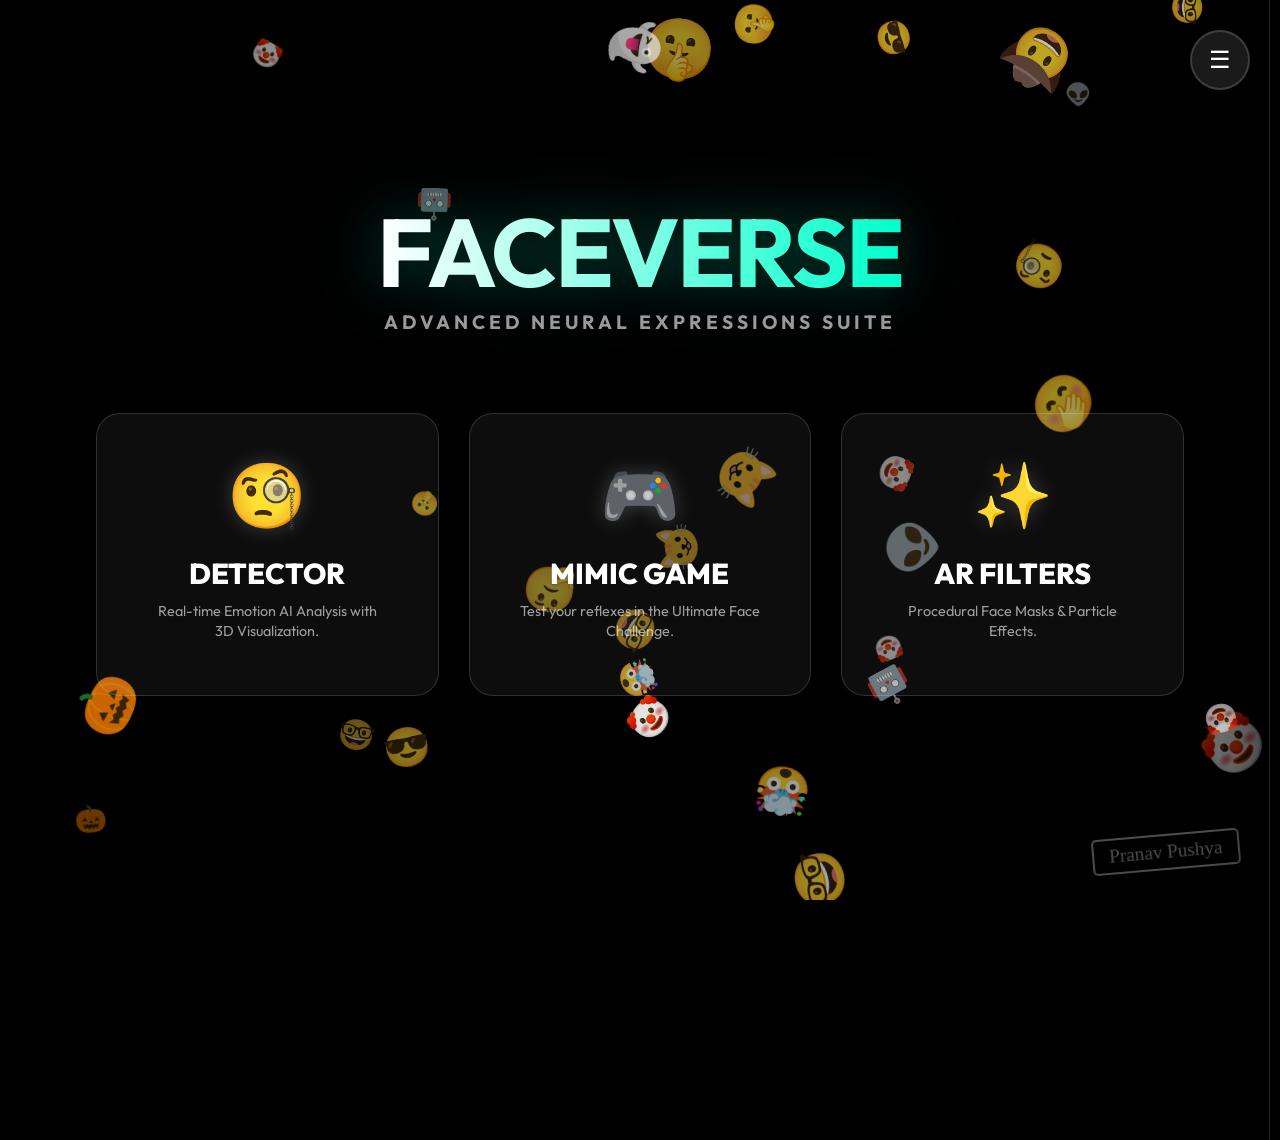
==== index.html @ 0523d81d "Add files via upload" ====
<!DOCTYPE html>
<html lang="en">
<head>
    <meta charset="UTF-8">
    <meta name="viewport" content="width=device-width, initial-scale=1.0">
    <title>FaceVerse - Neural AI Suite</title>
    <link rel="icon" href="data:image/svg+xml,<svg xmlns=%22http://www.w3.org/2000/svg%22 viewBox=%220 0 100 100%22><text y=%22.9em%22 font-size=%2290%22>🎭</text></svg>">
    
    <link rel="stylesheet" href="style.css">
    <link href="https://fonts.googleapis.com/css2?family=Outfit:wght@300;700;900&family=Permanent+Marker&display=swap" rel="stylesheet">
    <style>
        /* --- BASE VARIABLES --- */
        :root {
            --bg-color: #000000;
            --text-color: #ffffff;
            --card-bg: rgba(255, 255, 255, 0.05); /* Dark Glass */
            --card-border: rgba(255, 255, 255, 0.15);
            --card-hover: rgba(255, 255, 255, 0.1);
            --accent-color: #00ffcc; /* Cyan default */
            --subtitle-color: rgba(255, 255, 255, 0.6);
        }

        [data-theme="light"] {
            --bg-color: #f4f4f9;
            --text-color: #1a1a1a; /* Dark text for light mode */
            --card-bg: rgba(255, 255, 255, 0.6); /* Light Glass */
            --card-border: rgba(0, 0, 0, 0.1);
            --card-hover: rgba(255, 255, 255, 0.9);
            --accent-color: #00b894;
            --subtitle-color: #555;
        }

        body {
            background-color: var(--bg-color);
            color: var(--text-color);
            font-family: 'Outfit', sans-serif;
            margin: 0;
            overflow: hidden; /* No scroll for immersive feel */
            transition: background 0.3s ease, color 0.3s ease;
        }

        /* ANIMATION CANVAS */
        #bg-canvas {
            position: absolute;
            top: 0; left: 0;
            width: 100%; height: 100%;
            z-index: 0;
            pointer-events: none;
        }

        /* MAIN LAYOUT */
        .container {
            position: relative;
            z-index: 10;
            height: 100vh;
            display: flex;
            flex-direction: column;
            justify-content: center;
            align-items: center;
            text-align: center;
        }

        /* TEXT ANIMATION KEYFRAMES */
        @keyframes bounceIn {
            0% { opacity: 0; transform: translateY(-100px); }
            60% { opacity: 1; transform: translateY(20px); }
            80% { transform: translateY(-10px); }
            100% { transform: translateY(0); }
        }

        @keyframes fadeIn {
            from { opacity: 0; transform: translateY(20px); }
            to { opacity: 1; transform: translateY(0); }
        }

        /* HERO TITLE */
        .hero h1 {
            font-size: 6rem;
            margin: 0;
            line-height: 1;
            text-transform: uppercase;
            letter-spacing: -2px;
            
            /* UPDATED GRADIENT: Uses --text-color variable so it adapts to light/dark mode */
            background: linear-gradient(to right, var(--text-color), var(--accent-color));
            -webkit-background-clip: text;
            -webkit-text-fill-color: transparent;
            filter: drop-shadow(0 0 30px rgba(0,255,204,0.3));
            
            /* ADDED ANIMATION */
            animation: bounceIn 1.2s cubic-bezier(0.215, 0.610, 0.355, 1.000) both;
        }

        .hero p {
            font-size: 1.2rem;
            color: var(--subtitle-color);
            letter-spacing: 4px;
            margin-top: 10px;
            text-transform: uppercase;
            font-weight: 700;
            /* Subtle fade in for subtitle */
            animation: fadeIn 1.5s ease-out forwards;
            animation-delay: 0.5s; /* Wait for title */
            opacity: 0; /* Start hidden */
        }

        /* CARDS GRID */
        .features {
            display: grid;
            grid-template-columns: repeat(3, 1fr);
            gap: 30px;
            margin-top: 60px;
            width: 85%;
            max-width: 1200px;
            
            /* Fade in cards */
            animation: fadeIn 1.5s ease-out forwards;
            animation-delay: 0.8s;
            opacity: 0;
        }

        /* GLASS CARDS (Mimic Game Style) */
        .card {
            background: var(--card-bg);
            border: 1px solid var(--card-border);
            border-radius: 24px;
            padding: 40px 20px;
            cursor: pointer;
            transition: all 0.4s cubic-bezier(0.23, 1, 0.32, 1);
            backdrop-filter: blur(12px);
            -webkit-backdrop-filter: blur(12px);
            display: flex;
            flex-direction: column;
            align-items: center; /* Center Horizontal */
            justify-content: center; /* Center Vertical */
            text-align: center;
            position: relative;
            overflow: hidden;
        }

        .card:hover {
            transform: translateY(-10px) scale(1.02);
            background: var(--card-hover);
            border-color: var(--accent-color);
            box-shadow: 0 20px 40px rgba(0,0,0,0.2);
        }

        .icon {
            font-size: 4rem;
            margin-bottom: 20px;
            filter: drop-shadow(0 0 10px rgba(255,255,255,0.2));
            transition: transform 0.3s;
        }

        .card:hover .icon {
            transform: scale(1.2) rotate(5deg);
        }

        .card h3 {
            font-size: 1.8rem;
            margin: 0;
            font-weight: 800;
            text-transform: uppercase;
            color: var(--text-color);
        }

        .card p {
            font-size: 0.9rem;
            color: var(--subtitle-color);
            margin-top: 10px;
            line-height: 1.4;
            max-width: 80%;
        }

        /* STAMP */
        .author-stamp {
            position: fixed;
            bottom: 30px; right: 40px;
            z-index: 20;
            font-family: 'Permanent Marker', cursive;
            color: var(--subtitle-color);
            font-size: 1.2rem;
            transform: rotate(-5deg);
            border: 2px solid var(--subtitle-color);
            padding: 5px 15px;
            border-radius: 5px;
            pointer-events: none;
            opacity: 0.5;
        }

        /* RESPONSIVE */
        @media (max-width: 1024px) {
            .features { grid-template-columns: 1fr; max-width: 400px; overflow-y: auto; padding-bottom: 100px; }
            .hero h1 { font-size: 4rem; }
            .container { height: auto; padding-top: 100px; }
        }
        
        /* MENU BUTTON OVERRIDE */
        .menu-btn-custom {
            width: 100%;
            padding: 12px;
            margin-top: 10px;
            background: transparent;
            border: 1px solid var(--accent-color);
            color: var(--accent-color);
            border-radius: 8px;
            cursor: pointer;
            font-weight: bold;
            text-align: left;
            display: flex; align-items: center; gap: 10px;
            transition: 0.2s;
        }
        .menu-btn-custom:hover { background: var(--accent-color); color: #000; }
    </style>
</head>
<body>

    <canvas id="bg-canvas"></canvas>

    <div class="container">
        <div class="hero">
            <h1>FaceVerse</h1>
            <p>Advanced Neural Expressions Suite</p>
        </div>

        <div class="features">
            <div class="card" onclick="window.location.href='detector.html'">
                <div class="icon">🧐</div>
                <h3>Detector</h3>
                <p>Real-time Emotion AI Analysis with 3D Visualization.</p>
            </div>

            <div class="card" onclick="window.location.href='game_hub.html'">
                <div class="icon">🎮</div>
                <h3>Mimic Game</h3>
                <p>Test your reflexes in the Ultimate Face Challenge.</p>
            </div>

            <div class="card" onclick="window.location.href='filters.html'">
                <div class="icon">✨</div>
                <h3>AR Filters</h3>
                <p>Procedural Face Masks & Particle Effects.</p>
            </div>
        </div>
    </div>

    <div class="author-stamp">Pranav Pushya</div>

    <script src="main.js"></script>

    <script>
        // --- 1. CUSTOM MENU LOGIC ---
        function setupHomeMenu() {
            const sidebar = document.getElementById('sidebar');
            if(!sidebar) { requestAnimationFrame(setupHomeMenu); return; }

            // Clean everything first & Center Title (No X button)
            sidebar.innerHTML = `
                <div style="margin-bottom:20px; text-align: center; border-bottom: 1px solid rgba(255,255,255,0.1); padding-bottom: 15px;">
                    <h2 style="margin:0; color:var(--accent-color); letter-spacing: 2px;">MENU</h2>
                </div>
                <h3 style="font-size:0.8rem; color:#666; margin-bottom:10px;">THEME</h3>
            `;

            // Add Light/Dark Buttons
            const lightBtn = document.createElement('button');
            lightBtn.className = 'menu-btn-custom';
            lightBtn.innerHTML = '☀️ Light Mode';
            lightBtn.onclick = () => { setTheme('light'); toggleMenu(); };
            
            const darkBtn = document.createElement('button');
            darkBtn.className = 'menu-btn-custom';
            darkBtn.innerHTML = '🌙 Dark Mode';
            darkBtn.onclick = () => { setTheme('dark'); toggleMenu(); };

            // Powerful Version Button (Links to Analyzer)
            const powerBtn = document.createElement('button');
            powerBtn.className = 'menu-btn-custom';
            powerBtn.style.borderColor = '#ff0055';
            powerBtn.style.color = '#ff0055';
            powerBtn.innerHTML = '⚡ Powerful Version';
            powerBtn.onclick = () => { 
                window.location.href = 'analyzer.html'; // Fixed Link
            };

            // Append
            sidebar.appendChild(lightBtn);
            sidebar.appendChild(darkBtn);
            
            const div = document.createElement('div');
            div.style.marginTop = "20px";
            div.innerHTML = '<h3 style="font-size:0.8rem; color:#666; margin-bottom:10px;">EXTRAS</h3>';
            sidebar.appendChild(div);
            sidebar.appendChild(powerBtn);
        }
        
        // Wait for main.js to create sidebar
        setTimeout(setupHomeMenu, 100);


        // --- 2. ENHANCED BACKGROUND ANIMATION ---
        const canvas = document.getElementById('bg-canvas');
        const ctx = canvas.getContext('2d');
        let w, h;

        // Face-only Emojis
        const emojis = ['🧐', '😎', '🤓', '🤯', '🤠', '🤡', '👻', '👽', '🤖', '🎃', '😺', '🐵', '🤔', '🤫', '🤭'];
        const particles = [];

        function resize() {
            w = canvas.width = window.innerWidth;
            h = canvas.height = window.innerHeight;
        }
        window.addEventListener('resize', resize);
        resize();

        class Particle {
            constructor() {
                this.reset();
            }
            reset() {
                this.x = Math.random() * w;
                this.y = Math.random() * h;
                // Bigger Sizes: 20px - 60px
                this.size = Math.random() * 40 + 20; 
                this.emoji = emojis[Math.floor(Math.random() * emojis.length)];
                
                // Speed depends on size (Parallax)
                const speed = this.size / 20; 
                this.speedX = (Math.random() - 0.5) * speed * 0.5;
                this.speedY = (Math.random() - 0.5) * speed * 0.5;
                
                this.spin = (Math.random() - 0.5) * 0.02;
                this.angle = Math.random() * Math.PI * 2;
                
                // High Opacity for visibility
                this.opacity = Math.random() * 0.5 + 0.4; 
            }
            update() {
                this.x += this.speedX;
                this.y += this.speedY;
                this.angle += this.spin;

                if (this.x > w + 50) this.x = -50;
                if (this.x < -50) this.x = w + 50;
                if (this.y > h + 50) this.y = -50;
                if (this.y < -50) this.y = h + 50;
            }
            draw() {
                ctx.save();
                ctx.translate(this.x, this.y);
                ctx.rotate(this.angle);
                ctx.globalAlpha = this.opacity;
                ctx.font = `${this.size}px sans-serif`;
                
                // Check theme
                const isLight = document.documentElement.getAttribute('data-theme') === 'light';
                ctx.fillStyle = isLight ? '#000' : '#fff';
                
                // Draw text directly
                ctx.fillText(this.emoji, -this.size/2, -this.size/2);
                
                ctx.restore();
            }
        }

        function initParticles() {
            particles.length = 0;
            for(let i=0; i<30; i++) particles.push(new Particle());
        }

        function animate() {
            ctx.clearRect(0, 0, w, h);
            particles.forEach(p => {
                p.update();
                p.draw();
            });
            requestAnimationFrame(animate);
        }

        initParticles();
        animate();
    </script>
</body>
</html>
---- style.css ----
:root {
    /* --- DARK MODE (DEFAULT) --- */
    /* User Demand: Pure Black Background */
    --bg-color: #000000; 
    --text-color: #ffffff;
    
    /* Card Background: Thoda sa transparent grey taaki black pe dikhe */
    --card-bg: rgba(20, 20, 20, 0.8);
    --card-border: rgba(255, 255, 255, 0.2);
    
    --accent-color: #00ffcc; /* Neon Cyan for pop */
    
    --sidebar-bg: rgba(0, 0, 0, 0.95);
    --btn-bg: rgba(255, 255, 255, 0.1);
    --btn-text: #ffffff;
    --stamp-color: rgba(255, 255, 255, 0.5);
}

[data-theme="light"] {
    /* --- LIGHT MODE --- */
    --bg-color: #ffffff;
    --text-color: #000000;
    
    --card-bg: rgba(240, 240, 240, 0.9);
    --card-border: rgba(0, 0, 0, 0.2);
    
    --accent-color: #6200ea; /* Deep Purple */
    
    --sidebar-bg: rgba(255, 255, 255, 0.95);
    --btn-bg: rgba(0, 0, 0, 0.1);
    --btn-text: #000000;
    --stamp-color: rgba(0, 0, 0, 0.6);
}

body {
    background-color: var(--bg-color); /* Changed from background to background-color */
    color: var(--text-color);
    font-family: 'Outfit', sans-serif;
    margin: 0;
    transition: background-color 0.3s, color 0.3s;
    overflow: hidden; 
}

/* --- MENU BUTTON (Clean Circle) --- */
.menu-btn {
    position: absolute;
    top: 30px;
    right: 30px;
    z-index: 1000;
    cursor: pointer;
    font-size: 24px;
    background: var(--btn-bg); 
    border: 2px solid var(--card-border);
    color: var(--text-color); /* Matches text color */
    width: 60px;
    height: 60px;
    border-radius: 50%;
    display: flex;
    align-items: center;
    justify-content: center;
    backdrop-filter: blur(10px);
    transition: 0.3s;
    box-shadow: 0 4px 15px rgba(0,0,0,0.5);
}

.menu-btn:hover {
    transform: rotate(90deg);
    background: var(--accent-color);
    color: #000; /* Hover pe black text taaki visible ho */
    border-color: var(--accent-color);
}

/* --- SIDEBAR --- */
.sidebar {
    position: absolute;
    top: 0; right: -350px;
    width: 300px;
    height: 100%;
    background: var(--sidebar-bg);
    z-index: 999;
    transition: right 0.4s ease-in-out;
    padding: 120px 30px; /* Top padding badhaya taaki button ke neeche na aaye */
    border-left: 1px solid var(--card-border);
    display: flex;
    flex-direction: column;
    gap: 20px;
    box-shadow: -10px 0 50px rgba(0,0,0,0.5);
}

.sidebar.active { right: 0; }

.sidebar h3 {
    color: var(--accent-color);
    font-size: 0.9rem;
    letter-spacing: 2px;
    text-transform: uppercase;
    margin-bottom: 5px;
    border-bottom: 1px solid var(--card-border);
    padding-bottom: 5px;
}

.sidebar button {
    padding: 20px;
    background: transparent;
    border: 1px solid var(--card-border);
    color: var(--text-color);
    border-radius: 12px;
    cursor: pointer;
    font-size: 1.1rem;
    font-weight: 600;
    font-family: 'Outfit', sans-serif;
    transition: 0.2s;
    text-align: left;
}

.sidebar button:hover {
    background: var(--accent-color);
    color: #000; /* Hover pe black text */
    border-color: var(--accent-color);
    transform: translateX(-10px);
}
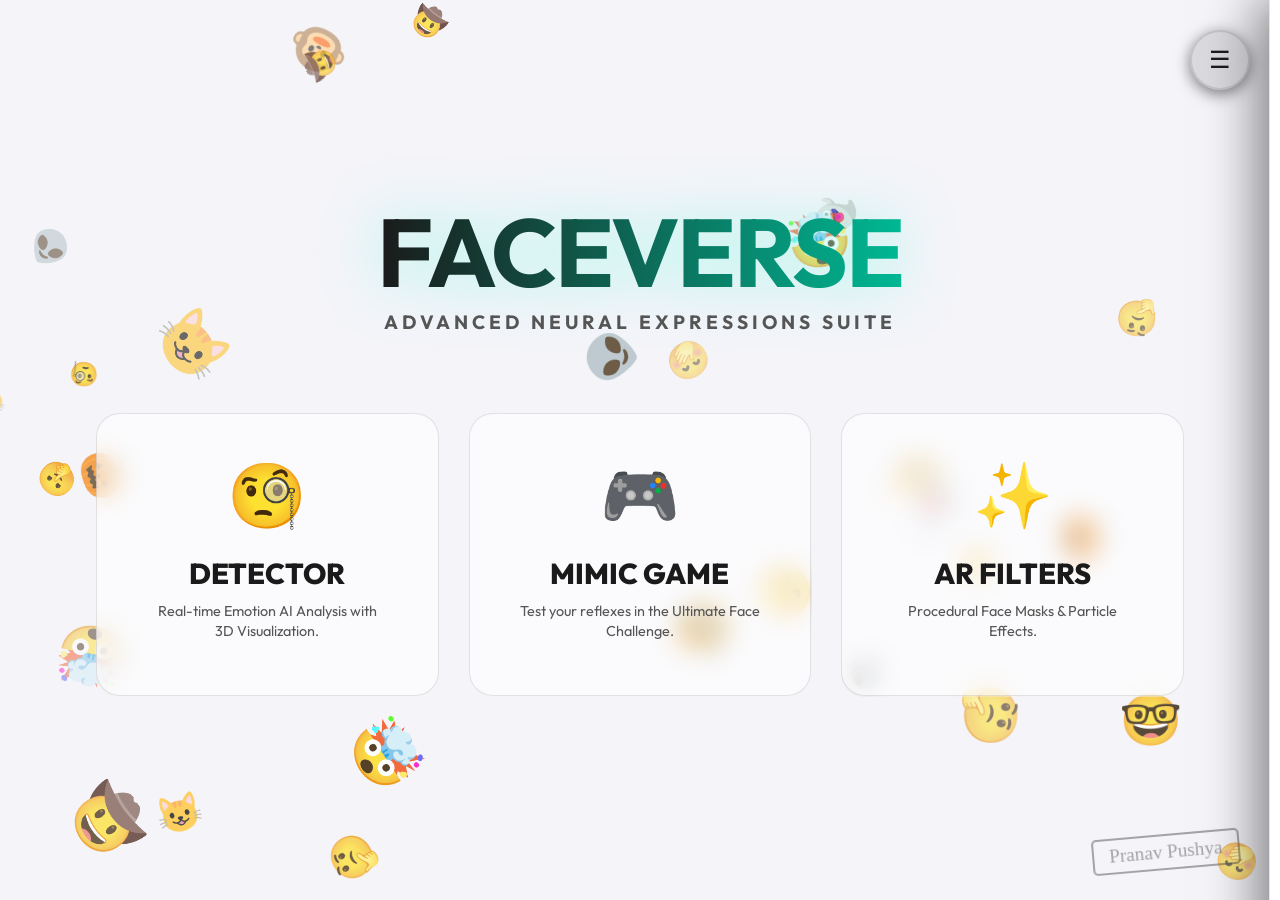
==== commit 47aecb89: "enhancements" ====
--- a/index.html
+++ b/index.html
@@ -7,6 +7,8 @@
     <link rel="icon" href="data:image/svg+xml,<svg xmlns=%22http://www.w3.org/2000/svg%22 viewBox=%220 0 100 100%22><text y=%22.9em%22 font-size=%2290%22>🎭</text></svg>">
     
     <link rel="stylesheet" href="style.css">
+    <link rel="preconnect" href="https://fonts.googleapis.com">
+    <link rel="preconnect" href="https://fonts.gstatic.com" crossorigin>
     <link href="https://fonts.googleapis.com/css2?family=Outfit:wght@300;700;900&family=Permanent+Marker&display=swap" rel="stylesheet">
     <style>
         /* --- BASE VARIABLES --- */
@@ -294,8 +296,13 @@
             sidebar.appendChild(powerBtn);
         }
         
-        // Wait for main.js to create sidebar
-        setTimeout(setupHomeMenu, 100);
+        (function waitForSidebar() {
+            if (document.getElementById('sidebar')) {
+                setupHomeMenu();
+            } else {
+                requestAnimationFrame(waitForSidebar);
+            }
+        })();
 
 
         // --- 2. ENHANCED BACKGROUND ANIMATION ---
--- a/style.css
+++ b/style.css
@@ -72,8 +72,9 @@
 
 /* --- SIDEBAR --- */
 .sidebar {
-    position: absolute;
+    position: fixed;
     top: 0; right: -350px;
+    overflow-y: auto;
     width: 300px;
     height: 100%;
     background: var(--sidebar-bg);
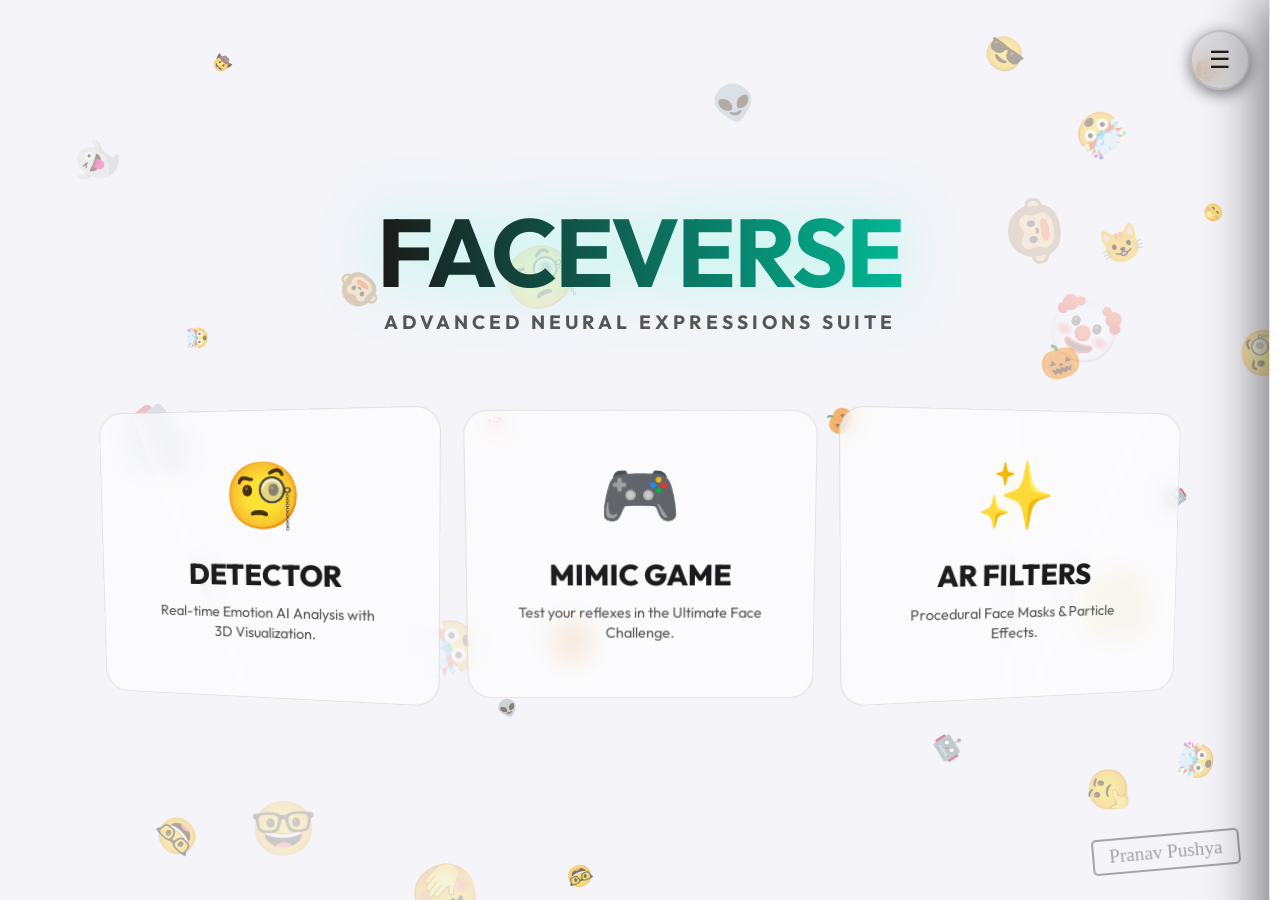
==== commit 162d448c: "Filters addition" ====
--- a/index.html
+++ b/index.html
@@ -60,7 +60,54 @@
             justify-content: center;
             align-items: center;
             text-align: center;
-        }
+            perspective: 1200px;
+            transform-style: preserve-3d;
+        }
+
+        .hero {
+            transform-style: preserve-3d;
+            transition: transform 0.08s ease-out;
+            will-change: transform;
+        }
+
+        .features {
+            transform-style: preserve-3d;
+            will-change: transform;
+        }
+
+        .card {
+            transform-style: preserve-3d;
+            will-change: transform;
+            transition: transform 0.4s cubic-bezier(0.23, 1, 0.32, 1),
+                        background 0.4s, border-color 0.4s, box-shadow 0.4s;
+        }
+
+        .card::before {
+            content: '';
+            position: absolute;
+            inset: 0;
+            border-radius: 24px;
+            background: linear-gradient(
+                135deg,
+                rgba(255,255,255,0.06) 0%,
+                transparent 60%
+            );
+            pointer-events: none;
+            z-index: 1;
+        }
+
+        .card-glow {
+            position: absolute;
+            width: 120px; height: 120px;
+            border-radius: 50%;
+            background: radial-gradient(circle, rgba(0,255,204,0.15), transparent 70%);
+            pointer-events: none;
+            z-index: 0;
+            transform: translate(-50%, -50%);
+            transition: opacity 0.3s;
+            opacity: 0;
+        }
+        .card:hover .card-glow { opacity: 1; }
 
         /* TEXT ANIMATION KEYFRAMES */
         @keyframes bounceIn {
@@ -227,18 +274,21 @@
 
         <div class="features">
             <div class="card" onclick="window.location.href='detector.html'">
+                <div class="card-glow"></div>
                 <div class="icon">🧐</div>
                 <h3>Detector</h3>
                 <p>Real-time Emotion AI Analysis with 3D Visualization.</p>
             </div>
 
             <div class="card" onclick="window.location.href='game_hub.html'">
+                <div class="card-glow"></div>
                 <div class="icon">🎮</div>
                 <h3>Mimic Game</h3>
                 <p>Test your reflexes in the Ultimate Face Challenge.</p>
             </div>
 
             <div class="card" onclick="window.location.href='filters.html'">
+                <div class="card-glow"></div>
                 <div class="icon">✨</div>
                 <h3>AR Filters</h3>
                 <p>Procedural Face Masks & Particle Effects.</p>
@@ -305,14 +355,21 @@
         })();
 
 
-        // --- 2. ENHANCED BACKGROUND ANIMATION ---
+        // ─── BACKGROUND + PARALLAX ───────────────────────────────────────
+
         const canvas = document.getElementById('bg-canvas');
         const ctx = canvas.getContext('2d');
         let w, h;
 
-        // Face-only Emojis
-        const emojis = ['🧐', '😎', '🤓', '🤯', '🤠', '🤡', '👻', '👽', '🤖', '🎃', '😺', '🐵', '🤔', '🤫', '🤭'];
+        const emojis = ['🧐','😎','🤓','🤯','🤠','🤡','👻','👽','🤖','🎃','😺','🐵','🤔','🤫','🤭'];
         const particles = [];
+
+        // Depth layers — 3 layers with different speeds for parallax
+        const LAYERS = [
+            { count: 8,  sizeRange: [50, 70], speedMult: 0.15, opacity: [0.15, 0.25], zDepth: 0.2 },
+            { count: 12, sizeRange: [28, 45], speedMult: 0.08, opacity: [0.3, 0.45],  zDepth: 0.5 },
+            { count: 10, sizeRange: [14, 24], speedMult: 0.04, opacity: [0.5, 0.7],   zDepth: 0.9 },
+        ];
 
         function resize() {
             w = canvas.width = window.innerWidth;
@@ -322,66 +379,128 @@
         resize();
 
         class Particle {
-            constructor() {
-                this.reset();
-            }
-            reset() {
+            constructor(layer) {
+                this.layer = layer;
+                this.reset(true);
+            }
+            reset(init) {
                 this.x = Math.random() * w;
-                this.y = Math.random() * h;
-                // Bigger Sizes: 20px - 60px
-                this.size = Math.random() * 40 + 20; 
+                this.y = init ? Math.random() * h : Math.random() > 0.5 ? -80 : h + 80;
+                const [min, max] = this.layer.sizeRange;
+                this.size = Math.random() * (max - min) + min;
                 this.emoji = emojis[Math.floor(Math.random() * emojis.length)];
-                
-                // Speed depends on size (Parallax)
-                const speed = this.size / 20; 
-                this.speedX = (Math.random() - 0.5) * speed * 0.5;
-                this.speedY = (Math.random() - 0.5) * speed * 0.5;
-                
-                this.spin = (Math.random() - 0.5) * 0.02;
-                this.angle = Math.random() * Math.PI * 2;
-                
-                // High Opacity for visibility
-                this.opacity = Math.random() * 0.5 + 0.4; 
-            }
-            update() {
+                this.speedX = (Math.random() - 0.5) * this.layer.speedMult * 2;
+                this.speedY = (Math.random() * 0.3 + 0.1) * this.layer.speedMult * 8;
+                this.spin   = (Math.random() - 0.5) * 0.012;
+                this.angle  = Math.random() * Math.PI * 2;
+                const [oMin, oMax] = this.layer.opacity;
+                this.opacity = Math.random() * (oMax - oMin) + oMin;
+                this.zDepth = this.layer.zDepth;
+            }
+            update(mx, my) {
+                // Parallax offset based on mouse + depth
+                const px = (mx - 0.5) * this.zDepth * 40;
+                const py = (my - 0.5) * this.zDepth * 25;
                 this.x += this.speedX;
                 this.y += this.speedY;
                 this.angle += this.spin;
-
-                if (this.x > w + 50) this.x = -50;
-                if (this.x < -50) this.x = w + 50;
-                if (this.y > h + 50) this.y = -50;
-                if (this.y < -50) this.y = h + 50;
+                this.renderX = this.x + px;
+                this.renderY = this.y + py;
+                if (this.y > h + 80) this.reset(false);
+                if (this.renderX > w + 80) this.renderX -= w + 160;
+                if (this.renderX < -80)    this.renderX += w + 160;
             }
             draw() {
                 ctx.save();
-                ctx.translate(this.x, this.y);
+                ctx.translate(this.renderX, this.renderY);
                 ctx.rotate(this.angle);
                 ctx.globalAlpha = this.opacity;
                 ctx.font = `${this.size}px sans-serif`;
-                
-                // Check theme
                 const isLight = document.documentElement.getAttribute('data-theme') === 'light';
                 ctx.fillStyle = isLight ? '#000' : '#fff';
-                
-                // Draw text directly
-                ctx.fillText(this.emoji, -this.size/2, -this.size/2);
-                
+                ctx.fillText(this.emoji, -this.size/2, this.size/3);
                 ctx.restore();
             }
         }
 
         function initParticles() {
             particles.length = 0;
-            for(let i=0; i<30; i++) particles.push(new Particle());
-        }
+            LAYERS.forEach(layer => {
+                for (let i = 0; i < layer.count; i++) {
+                    particles.push(new Particle(layer));
+                }
+            });
+        }
+
+        // Mouse tracking (normalized 0–1)
+        let mouseX = 0.5, mouseY = 0.5;
+        let targetMX = 0.5, targetMY = 0.5;
+        window.addEventListener('mousemove', e => {
+            targetMX = e.clientX / w;
+            targetMY = e.clientY / h;
+        });
+
+        // 3D tilt on hero + cards
+        const hero     = document.querySelector('.hero');
+        const features = document.querySelector('.features');
+        const cards    = document.querySelectorAll('.card');
+
+        function updateTilt(mx, my) {
+            const rx = (my - 0.5) * 14;   // pitch
+            const ry = (mx - 0.5) * -18;  // yaw
+
+            if (hero) {
+                hero.style.transform =
+                    `rotateX(${rx * 0.6}deg) rotateY(${ry * 0.6}deg) translateZ(0)`;
+            }
+            if (features) {
+                features.style.transform =
+                    `rotateX(${rx * 0.3}deg) rotateY(${ry * 0.3}deg) translateZ(-20px)`;
+            }
+
+            cards.forEach((card, i) => {
+                const rect = card.getBoundingClientRect();
+                const cardCX = (rect.left + rect.width  / 2) / w;
+                const cardCY = (rect.top  + rect.height / 2) / h;
+                const localRX = (my - cardCY) * 20;
+                const localRY = (mx - cardCX) * -20;
+                card.style.transform =
+                    `perspective(600px) rotateX(${localRX}deg) rotateY(${localRY}deg) translateZ(8px)`;
+            });
+        }
+
+        // Reset cards on mouse leave
+        document.addEventListener('mouseleave', () => {
+            targetMX = 0.5; targetMY = 0.5;
+            cards.forEach(c => {
+                c.style.transform = 'perspective(600px) rotateX(0) rotateY(0) translateZ(0)';
+            });
+        });
+
+        // Card mouse-glow tracking
+        cards.forEach(card => {
+            card.addEventListener('mousemove', e => {
+                const r = card.getBoundingClientRect();
+                const gx = e.clientX - r.left;
+                const gy = e.clientY - r.top;
+                const glow = card.querySelector('.card-glow');
+                if (glow) { glow.style.left = gx + 'px'; glow.style.top = gy + 'px'; }
+            });
+        });
 
         function animate() {
+            // Smooth mouse lerp
+            mouseX += (targetMX - mouseX) * 0.06;
+            mouseY += (targetMY - mouseY) * 0.06;
+
             ctx.clearRect(0, 0, w, h);
-            particles.forEach(p => {
-                p.update();
-                p.draw();
-            });
+
+            // Draw back layers first (lower zDepth)
+            [...particles]
+                .sort((a, b) => a.zDepth - b.zDepth)
+                .forEach(p => { p.update(mouseX, mouseY); p.draw(); });
+
+            updateTilt(mouseX, mouseY);
             requestAnimationFrame(animate);
         }
 
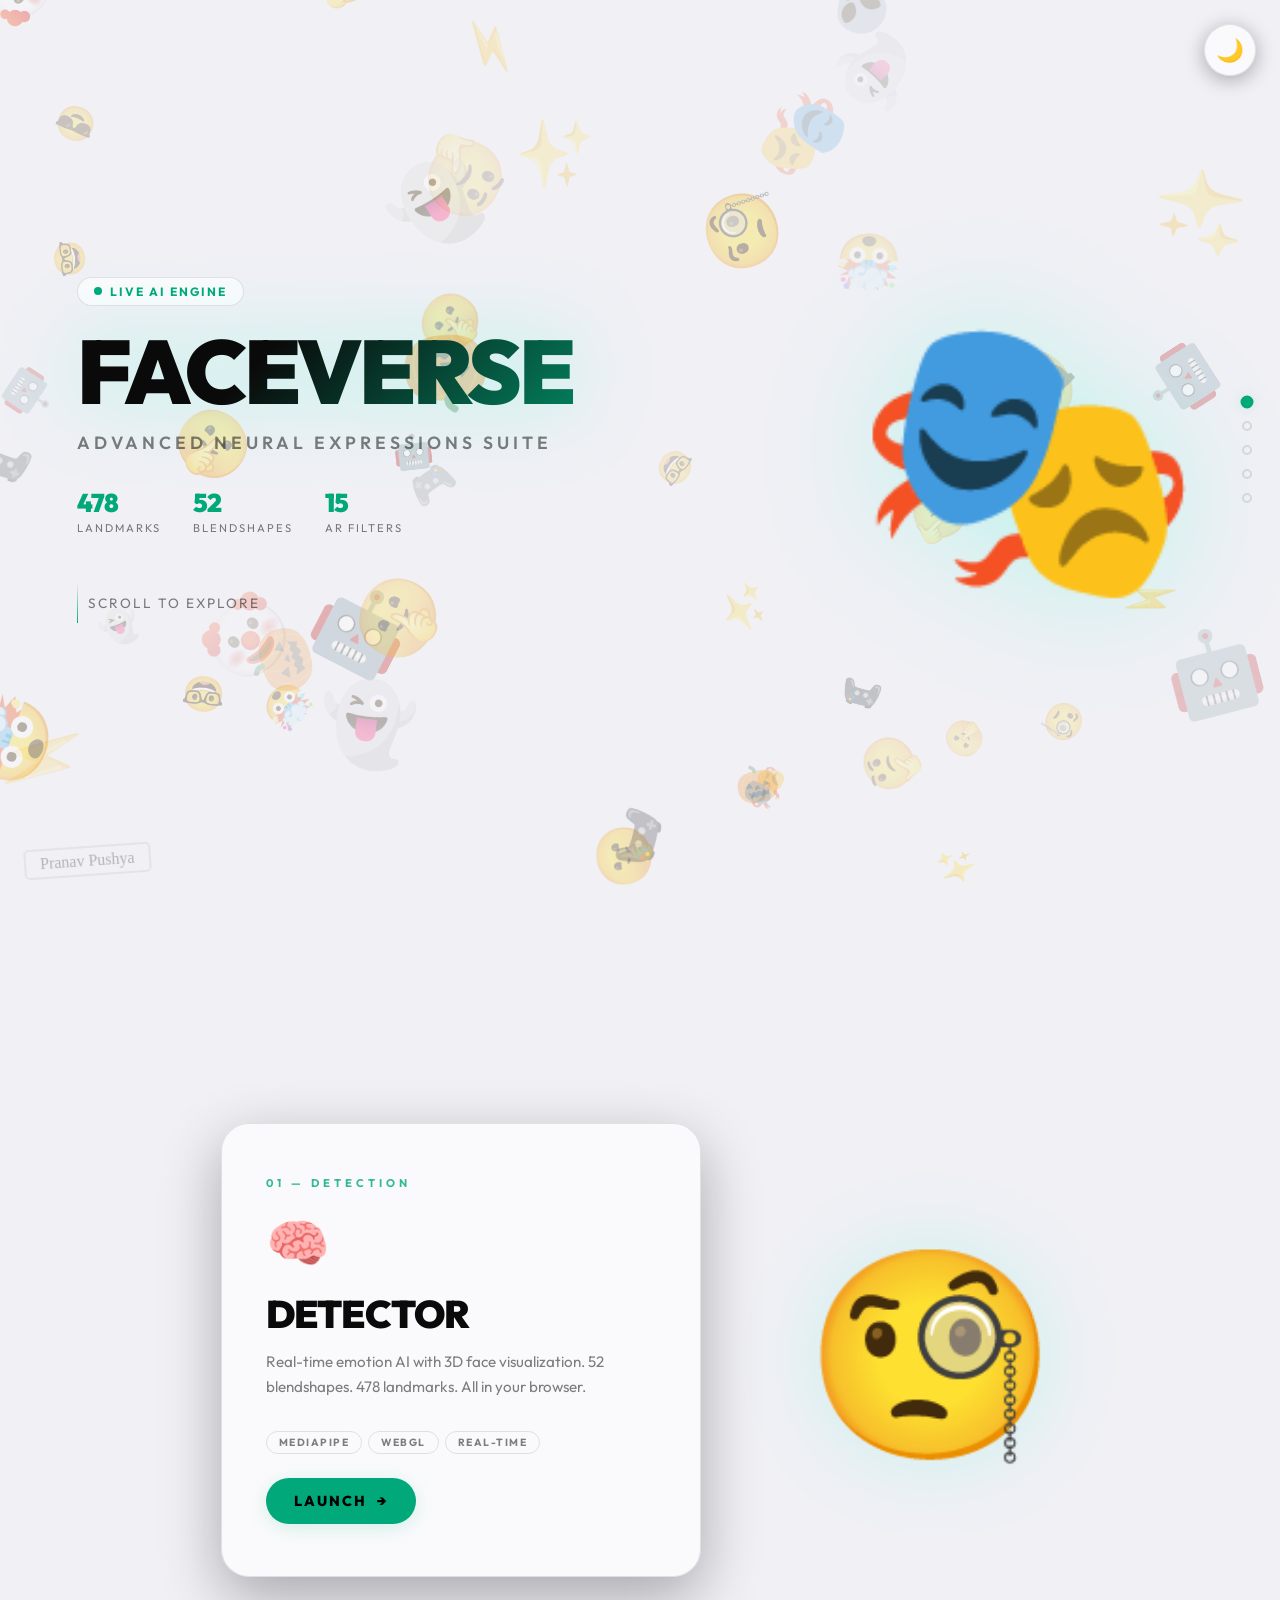
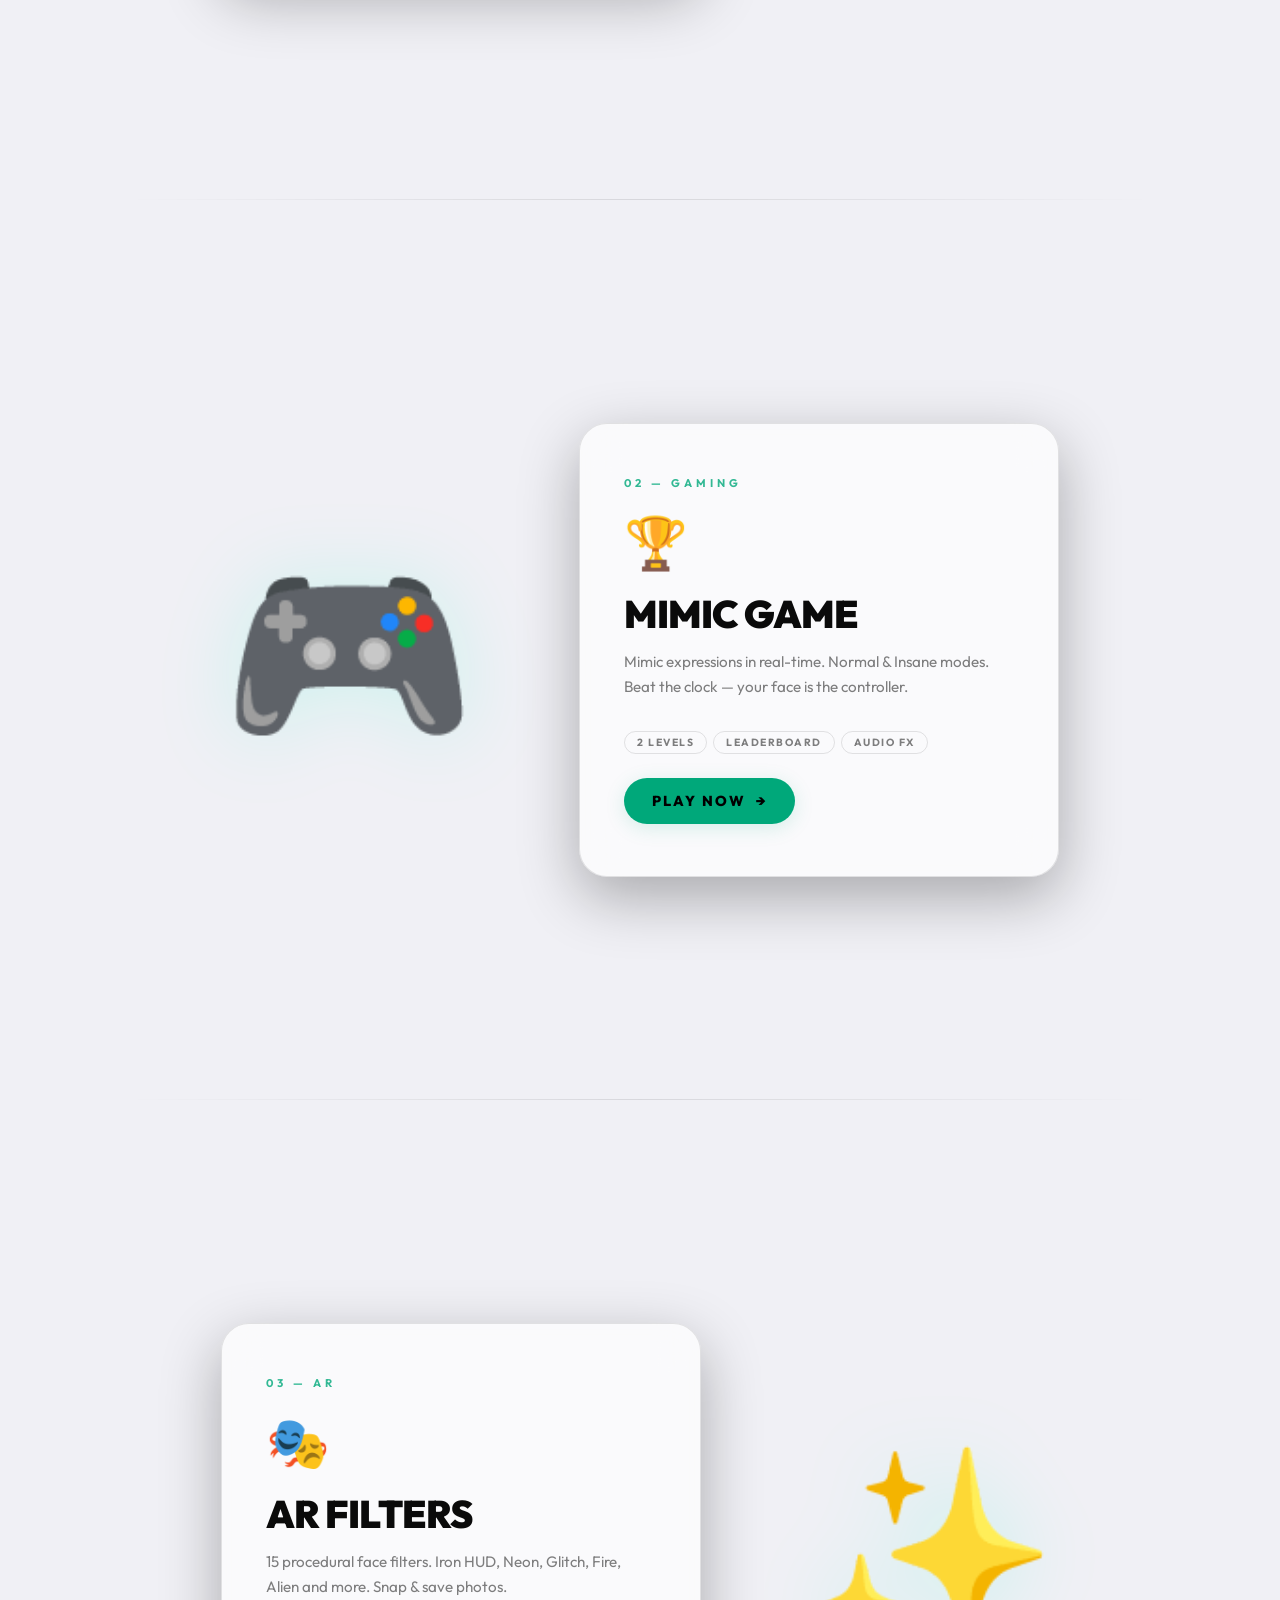
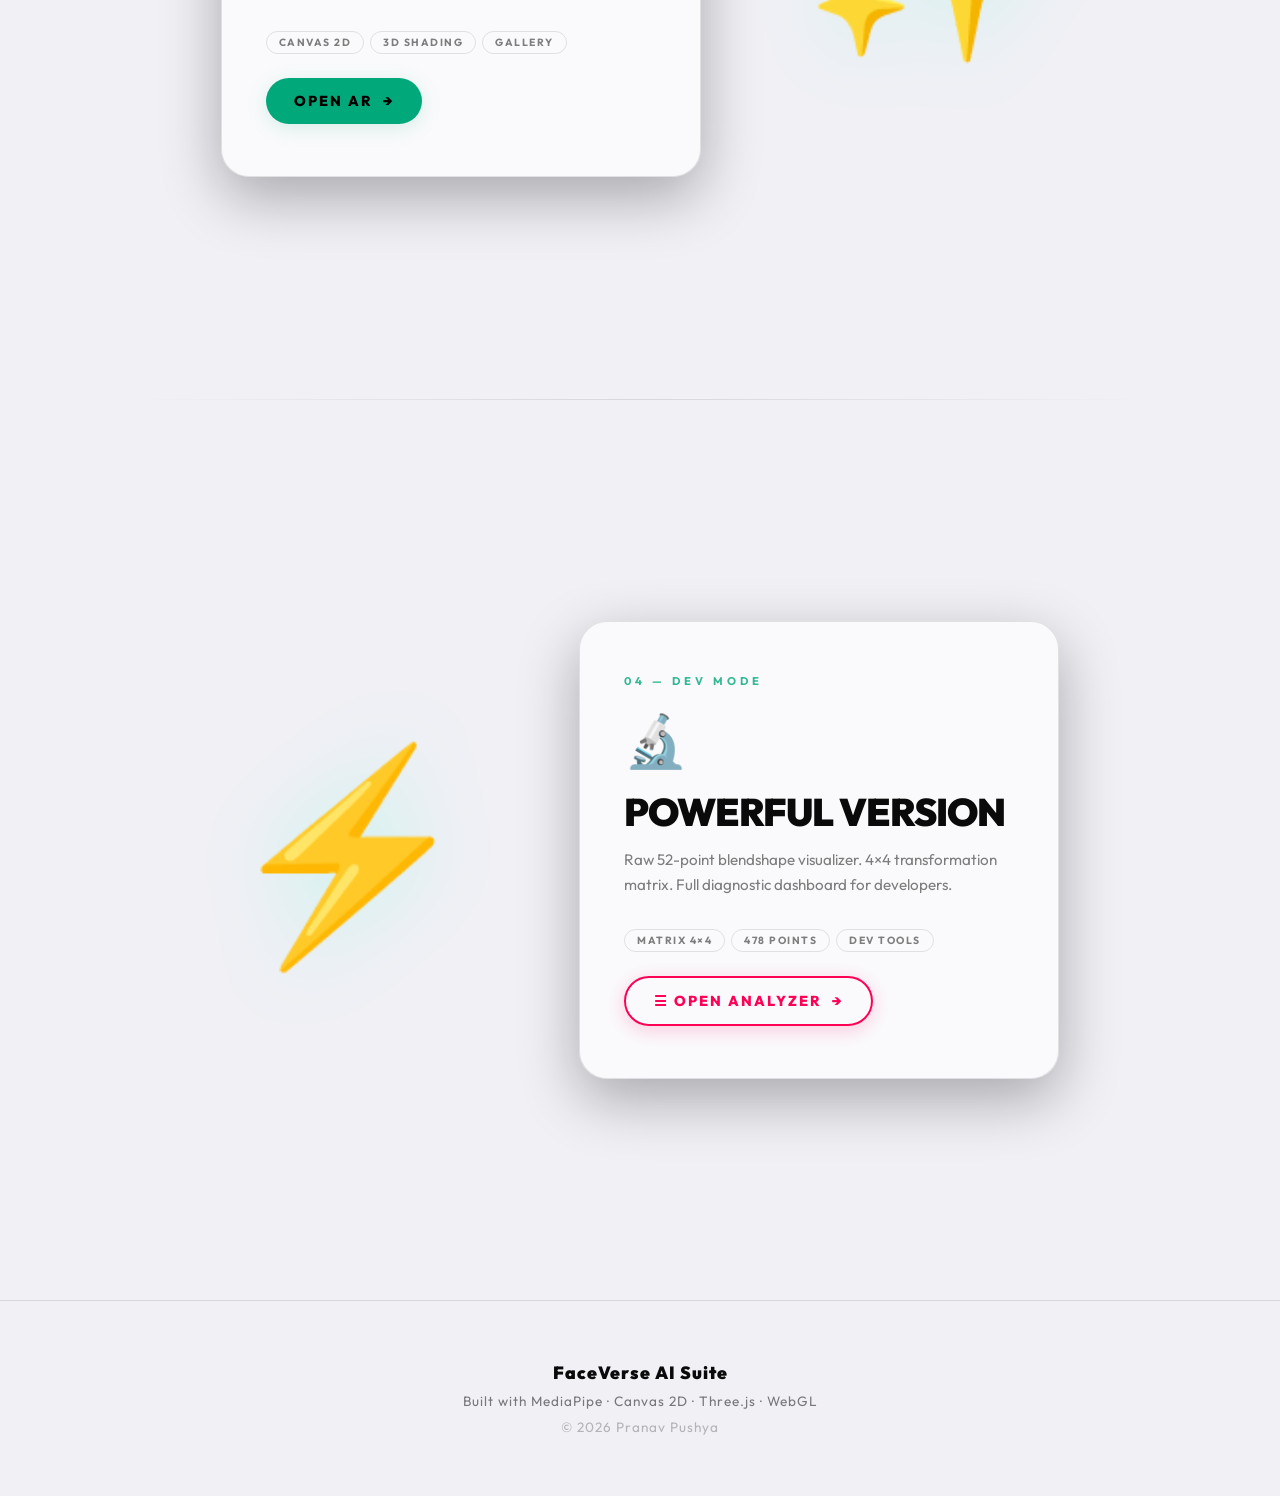
==== commit 274a9414: "enhanced" ====
--- a/index.html
+++ b/index.html
@@ -1,511 +1,1192 @@
-<!DOCTYPE html>
-<html lang="en">
-<head>
-    <meta charset="UTF-8">
-    <meta name="viewport" content="width=device-width, initial-scale=1.0">
-    <title>FaceVerse - Neural AI Suite</title>
-    <link rel="icon" href="data:image/svg+xml,<svg xmlns=%22http://www.w3.org/2000/svg%22 viewBox=%220 0 100 100%22><text y=%22.9em%22 font-size=%2290%22>🎭</text></svg>">
-    
-    <link rel="stylesheet" href="style.css">
-    <link rel="preconnect" href="https://fonts.googleapis.com">
-    <link rel="preconnect" href="https://fonts.gstatic.com" crossorigin>
-    <link href="https://fonts.googleapis.com/css2?family=Outfit:wght@300;700;900&family=Permanent+Marker&display=swap" rel="stylesheet">
-    <style>
-        /* --- BASE VARIABLES --- */
-        :root {
-            --bg-color: #000000;
-            --text-color: #ffffff;
-            --card-bg: rgba(255, 255, 255, 0.05); /* Dark Glass */
-            --card-border: rgba(255, 255, 255, 0.15);
-            --card-hover: rgba(255, 255, 255, 0.1);
-            --accent-color: #00ffcc; /* Cyan default */
-            --subtitle-color: rgba(255, 255, 255, 0.6);
-        }
-
-        [data-theme="light"] {
-            --bg-color: #f4f4f9;
-            --text-color: #1a1a1a; /* Dark text for light mode */
-            --card-bg: rgba(255, 255, 255, 0.6); /* Light Glass */
-            --card-border: rgba(0, 0, 0, 0.1);
-            --card-hover: rgba(255, 255, 255, 0.9);
-            --accent-color: #00b894;
-            --subtitle-color: #555;
-        }
-
-        body {
-            background-color: var(--bg-color);
-            color: var(--text-color);
-            font-family: 'Outfit', sans-serif;
-            margin: 0;
-            overflow: hidden; /* No scroll for immersive feel */
-            transition: background 0.3s ease, color 0.3s ease;
-        }
-
-        /* ANIMATION CANVAS */
-        #bg-canvas {
-            position: absolute;
-            top: 0; left: 0;
-            width: 100%; height: 100%;
-            z-index: 0;
-            pointer-events: none;
-        }
-
-        /* MAIN LAYOUT */
-        .container {
-            position: relative;
-            z-index: 10;
-            height: 100vh;
-            display: flex;
-            flex-direction: column;
-            justify-content: center;
-            align-items: center;
-            text-align: center;
-            perspective: 1200px;
-            transform-style: preserve-3d;
-        }
-
-        .hero {
-            transform-style: preserve-3d;
-            transition: transform 0.08s ease-out;
-            will-change: transform;
-        }
-
-        .features {
-            transform-style: preserve-3d;
-            will-change: transform;
-        }
-
-        .card {
-            transform-style: preserve-3d;
-            will-change: transform;
-            transition: transform 0.4s cubic-bezier(0.23, 1, 0.32, 1),
-                        background 0.4s, border-color 0.4s, box-shadow 0.4s;
-        }
-
-        .card::before {
-            content: '';
-            position: absolute;
-            inset: 0;
-            border-radius: 24px;
-            background: linear-gradient(
-                135deg,
-                rgba(255,255,255,0.06) 0%,
-                transparent 60%
-            );
-            pointer-events: none;
-            z-index: 1;
-        }
-
-        .card-glow {
-            position: absolute;
-            width: 120px; height: 120px;
-            border-radius: 50%;
-            background: radial-gradient(circle, rgba(0,255,204,0.15), transparent 70%);
-            pointer-events: none;
-            z-index: 0;
-            transform: translate(-50%, -50%);
-            transition: opacity 0.3s;
-            opacity: 0;
-        }
-        .card:hover .card-glow { opacity: 1; }
-
-        /* TEXT ANIMATION KEYFRAMES */
-        @keyframes bounceIn {
-            0% { opacity: 0; transform: translateY(-100px); }
-            60% { opacity: 1; transform: translateY(20px); }
-            80% { transform: translateY(-10px); }
-            100% { transform: translateY(0); }
-        }
-
-        @keyframes fadeIn {
-            from { opacity: 0; transform: translateY(20px); }
-            to { opacity: 1; transform: translateY(0); }
-        }
-
-        /* HERO TITLE */
-        .hero h1 {
-            font-size: 6rem;
-            margin: 0;
-            line-height: 1;
-            text-transform: uppercase;
-            letter-spacing: -2px;
-            
-            /* UPDATED GRADIENT: Uses --text-color variable so it adapts to light/dark mode */
-            background: linear-gradient(to right, var(--text-color), var(--accent-color));
-            -webkit-background-clip: text;
-            -webkit-text-fill-color: transparent;
-            filter: drop-shadow(0 0 30px rgba(0,255,204,0.3));
-            
-            /* ADDED ANIMATION */
-            animation: bounceIn 1.2s cubic-bezier(0.215, 0.610, 0.355, 1.000) both;
-        }
-
-        .hero p {
-            font-size: 1.2rem;
-            color: var(--subtitle-color);
-            letter-spacing: 4px;
-            margin-top: 10px;
-            text-transform: uppercase;
-            font-weight: 700;
-            /* Subtle fade in for subtitle */
-            animation: fadeIn 1.5s ease-out forwards;
-            animation-delay: 0.5s; /* Wait for title */
-            opacity: 0; /* Start hidden */
-        }
-
-        /* CARDS GRID */
-        .features {
-            display: grid;
-            grid-template-columns: repeat(3, 1fr);
-            gap: 30px;
-            margin-top: 60px;
-            width: 85%;
-            max-width: 1200px;
-            
-            /* Fade in cards */
-            animation: fadeIn 1.5s ease-out forwards;
-            animation-delay: 0.8s;
-            opacity: 0;
-        }
-
-        /* GLASS CARDS (Mimic Game Style) */
-        .card {
-            background: var(--card-bg);
-            border: 1px solid var(--card-border);
-            border-radius: 24px;
-            padding: 40px 20px;
-            cursor: pointer;
-            transition: all 0.4s cubic-bezier(0.23, 1, 0.32, 1);
-            backdrop-filter: blur(12px);
-            -webkit-backdrop-filter: blur(12px);
-            display: flex;
-            flex-direction: column;
-            align-items: center; /* Center Horizontal */
-            justify-content: center; /* Center Vertical */
-            text-align: center;
-            position: relative;
-            overflow: hidden;
-        }
-
-        .card:hover {
-            transform: translateY(-10px) scale(1.02);
-            background: var(--card-hover);
-            border-color: var(--accent-color);
-            box-shadow: 0 20px 40px rgba(0,0,0,0.2);
-        }
-
-        .icon {
-            font-size: 4rem;
-            margin-bottom: 20px;
-            filter: drop-shadow(0 0 10px rgba(255,255,255,0.2));
-            transition: transform 0.3s;
-        }
-
-        .card:hover .icon {
-            transform: scale(1.2) rotate(5deg);
-        }
-
-        .card h3 {
-            font-size: 1.8rem;
-            margin: 0;
-            font-weight: 800;
-            text-transform: uppercase;
-            color: var(--text-color);
-        }
-
-        .card p {
-            font-size: 0.9rem;
-            color: var(--subtitle-color);
-            margin-top: 10px;
-            line-height: 1.4;
-            max-width: 80%;
-        }
-
-        /* STAMP */
-        .author-stamp {
-            position: fixed;
-            bottom: 30px; right: 40px;
-            z-index: 20;
-            font-family: 'Permanent Marker', cursive;
-            color: var(--subtitle-color);
-            font-size: 1.2rem;
-            transform: rotate(-5deg);
-            border: 2px solid var(--subtitle-color);
-            padding: 5px 15px;
-            border-radius: 5px;
-            pointer-events: none;
-            opacity: 0.5;
-        }
-
-        /* RESPONSIVE */
-        @media (max-width: 1024px) {
-            .features { grid-template-columns: 1fr; max-width: 400px; overflow-y: auto; padding-bottom: 100px; }
-            .hero h1 { font-size: 4rem; }
-            .container { height: auto; padding-top: 100px; }
-        }
-        
-        /* MENU BUTTON OVERRIDE */
-        .menu-btn-custom {
-            width: 100%;
-            padding: 12px;
-            margin-top: 10px;
-            background: transparent;
-            border: 1px solid var(--accent-color);
-            color: var(--accent-color);
-            border-radius: 8px;
-            cursor: pointer;
-            font-weight: bold;
-            text-align: left;
-            display: flex; align-items: center; gap: 10px;
-            transition: 0.2s;
-        }
-        .menu-btn-custom:hover { background: var(--accent-color); color: #000; }
-    </style>
-</head>
-<body>
-
-    <canvas id="bg-canvas"></canvas>
-
-    <div class="container">
-        <div class="hero">
-            <h1>FaceVerse</h1>
-            <p>Advanced Neural Expressions Suite</p>
-        </div>
-
-        <div class="features">
-            <div class="card" onclick="window.location.href='detector.html'">
-                <div class="card-glow"></div>
-                <div class="icon">🧐</div>
-                <h3>Detector</h3>
-                <p>Real-time Emotion AI Analysis with 3D Visualization.</p>
-            </div>
-
-            <div class="card" onclick="window.location.href='game_hub.html'">
-                <div class="card-glow"></div>
-                <div class="icon">🎮</div>
-                <h3>Mimic Game</h3>
-                <p>Test your reflexes in the Ultimate Face Challenge.</p>
-            </div>
-
-            <div class="card" onclick="window.location.href='filters.html'">
-                <div class="card-glow"></div>
-                <div class="icon">✨</div>
-                <h3>AR Filters</h3>
-                <p>Procedural Face Masks & Particle Effects.</p>
-            </div>
-        </div>
-    </div>
-
-    <div class="author-stamp">Pranav Pushya</div>
-
-    <script src="main.js"></script>
-
-    <script>
-        // --- 1. CUSTOM MENU LOGIC ---
-        function setupHomeMenu() {
-            const sidebar = document.getElementById('sidebar');
-            if(!sidebar) { requestAnimationFrame(setupHomeMenu); return; }
-
-            // Clean everything first & Center Title (No X button)
-            sidebar.innerHTML = `
-                <div style="margin-bottom:20px; text-align: center; border-bottom: 1px solid rgba(255,255,255,0.1); padding-bottom: 15px;">
-                    <h2 style="margin:0; color:var(--accent-color); letter-spacing: 2px;">MENU</h2>
-                </div>
-                <h3 style="font-size:0.8rem; color:#666; margin-bottom:10px;">THEME</h3>
-            `;
-
-            // Add Light/Dark Buttons
-            const lightBtn = document.createElement('button');
-            lightBtn.className = 'menu-btn-custom';
-            lightBtn.innerHTML = '☀️ Light Mode';
-            lightBtn.onclick = () => { setTheme('light'); toggleMenu(); };
-            
-            const darkBtn = document.createElement('button');
-            darkBtn.className = 'menu-btn-custom';
-            darkBtn.innerHTML = '🌙 Dark Mode';
-            darkBtn.onclick = () => { setTheme('dark'); toggleMenu(); };
-
-            // Powerful Version Button (Links to Analyzer)
-            const powerBtn = document.createElement('button');
-            powerBtn.className = 'menu-btn-custom';
-            powerBtn.style.borderColor = '#ff0055';
-            powerBtn.style.color = '#ff0055';
-            powerBtn.innerHTML = '⚡ Powerful Version';
-            powerBtn.onclick = () => { 
-                window.location.href = 'analyzer.html'; // Fixed Link
-            };
-
-            // Append
-            sidebar.appendChild(lightBtn);
-            sidebar.appendChild(darkBtn);
-            
-            const div = document.createElement('div');
-            div.style.marginTop = "20px";
-            div.innerHTML = '<h3 style="font-size:0.8rem; color:#666; margin-bottom:10px;">EXTRAS</h3>';
-            sidebar.appendChild(div);
-            sidebar.appendChild(powerBtn);
-        }
-        
-        (function waitForSidebar() {
-            if (document.getElementById('sidebar')) {
-                setupHomeMenu();
-            } else {
-                requestAnimationFrame(waitForSidebar);
-            }
-        })();
-
-
-        // ─── BACKGROUND + PARALLAX ───────────────────────────────────────
-
-        const canvas = document.getElementById('bg-canvas');
-        const ctx = canvas.getContext('2d');
-        let w, h;
-
-        const emojis = ['🧐','😎','🤓','🤯','🤠','🤡','👻','👽','🤖','🎃','😺','🐵','🤔','🤫','🤭'];
-        const particles = [];
-
-        // Depth layers — 3 layers with different speeds for parallax
-        const LAYERS = [
-            { count: 8,  sizeRange: [50, 70], speedMult: 0.15, opacity: [0.15, 0.25], zDepth: 0.2 },
-            { count: 12, sizeRange: [28, 45], speedMult: 0.08, opacity: [0.3, 0.45],  zDepth: 0.5 },
-            { count: 10, sizeRange: [14, 24], speedMult: 0.04, opacity: [0.5, 0.7],   zDepth: 0.9 },
-        ];
-
-        function resize() {
-            w = canvas.width = window.innerWidth;
-            h = canvas.height = window.innerHeight;
-        }
-        window.addEventListener('resize', resize);
-        resize();
-
-        class Particle {
-            constructor(layer) {
-                this.layer = layer;
-                this.reset(true);
-            }
-            reset(init) {
-                this.x = Math.random() * w;
-                this.y = init ? Math.random() * h : Math.random() > 0.5 ? -80 : h + 80;
-                const [min, max] = this.layer.sizeRange;
-                this.size = Math.random() * (max - min) + min;
-                this.emoji = emojis[Math.floor(Math.random() * emojis.length)];
-                this.speedX = (Math.random() - 0.5) * this.layer.speedMult * 2;
-                this.speedY = (Math.random() * 0.3 + 0.1) * this.layer.speedMult * 8;
-                this.spin   = (Math.random() - 0.5) * 0.012;
-                this.angle  = Math.random() * Math.PI * 2;
-                const [oMin, oMax] = this.layer.opacity;
-                this.opacity = Math.random() * (oMax - oMin) + oMin;
-                this.zDepth = this.layer.zDepth;
-            }
-            update(mx, my) {
-                // Parallax offset based on mouse + depth
-                const px = (mx - 0.5) * this.zDepth * 40;
-                const py = (my - 0.5) * this.zDepth * 25;
-                this.x += this.speedX;
-                this.y += this.speedY;
-                this.angle += this.spin;
-                this.renderX = this.x + px;
-                this.renderY = this.y + py;
-                if (this.y > h + 80) this.reset(false);
-                if (this.renderX > w + 80) this.renderX -= w + 160;
-                if (this.renderX < -80)    this.renderX += w + 160;
-            }
-            draw() {
-                ctx.save();
-                ctx.translate(this.renderX, this.renderY);
-                ctx.rotate(this.angle);
-                ctx.globalAlpha = this.opacity;
-                ctx.font = `${this.size}px sans-serif`;
-                const isLight = document.documentElement.getAttribute('data-theme') === 'light';
-                ctx.fillStyle = isLight ? '#000' : '#fff';
-                ctx.fillText(this.emoji, -this.size/2, this.size/3);
-                ctx.restore();
-            }
-        }
-
-        function initParticles() {
-            particles.length = 0;
-            LAYERS.forEach(layer => {
-                for (let i = 0; i < layer.count; i++) {
-                    particles.push(new Particle(layer));
-                }
-            });
-        }
-
-        // Mouse tracking (normalized 0–1)
-        let mouseX = 0.5, mouseY = 0.5;
-        let targetMX = 0.5, targetMY = 0.5;
-        window.addEventListener('mousemove', e => {
-            targetMX = e.clientX / w;
-            targetMY = e.clientY / h;
-        });
-
-        // 3D tilt on hero + cards
-        const hero     = document.querySelector('.hero');
-        const features = document.querySelector('.features');
-        const cards    = document.querySelectorAll('.card');
-
-        function updateTilt(mx, my) {
-            const rx = (my - 0.5) * 14;   // pitch
-            const ry = (mx - 0.5) * -18;  // yaw
-
-            if (hero) {
-                hero.style.transform =
-                    `rotateX(${rx * 0.6}deg) rotateY(${ry * 0.6}deg) translateZ(0)`;
-            }
-            if (features) {
-                features.style.transform =
-                    `rotateX(${rx * 0.3}deg) rotateY(${ry * 0.3}deg) translateZ(-20px)`;
-            }
-
-            cards.forEach((card, i) => {
-                const rect = card.getBoundingClientRect();
-                const cardCX = (rect.left + rect.width  / 2) / w;
-                const cardCY = (rect.top  + rect.height / 2) / h;
-                const localRX = (my - cardCY) * 20;
-                const localRY = (mx - cardCX) * -20;
-                card.style.transform =
-                    `perspective(600px) rotateX(${localRX}deg) rotateY(${localRY}deg) translateZ(8px)`;
-            });
-        }
-
-        // Reset cards on mouse leave
-        document.addEventListener('mouseleave', () => {
-            targetMX = 0.5; targetMY = 0.5;
-            cards.forEach(c => {
-                c.style.transform = 'perspective(600px) rotateX(0) rotateY(0) translateZ(0)';
-            });
-        });
-
-        // Card mouse-glow tracking
-        cards.forEach(card => {
-            card.addEventListener('mousemove', e => {
-                const r = card.getBoundingClientRect();
-                const gx = e.clientX - r.left;
-                const gy = e.clientY - r.top;
-                const glow = card.querySelector('.card-glow');
-                if (glow) { glow.style.left = gx + 'px'; glow.style.top = gy + 'px'; }
-            });
-        });
-
-        function animate() {
-            // Smooth mouse lerp
-            mouseX += (targetMX - mouseX) * 0.06;
-            mouseY += (targetMY - mouseY) * 0.06;
-
-            ctx.clearRect(0, 0, w, h);
-
-            // Draw back layers first (lower zDepth)
-            [...particles]
-                .sort((a, b) => a.zDepth - b.zDepth)
-                .forEach(p => { p.update(mouseX, mouseY); p.draw(); });
-
-            updateTilt(mouseX, mouseY);
-            requestAnimationFrame(animate);
-        }
-
-        initParticles();
-        animate();
-    </script>
-</body>
+<!DOCTYPE html>
+<html lang="en">
+<!--
+    ╔══════════════════════════════════════════════════════════════════╗
+    ║  FaceVerse — Scroll-Based Homepage                             ║
+    ║                                                                ║
+    ║  ARCHITECTURE OVERVIEW:                                        ║
+    ║  • 5 full-screen sections stacked vertically (scroll layout)   ║
+    ║  • Section 0 = Hero (title + animated emoji)                   ║
+    ║  • Sections 1-4 = Feature cards that animate in on scroll      ║
+    ║  • Fixed background <canvas> with floating emoji particles     ║
+    ║  • Fixed progress bar at top shows scroll position             ║
+    ║  • Theme toggle (dark/light) synced via main.js setTheme()     ║
+    ║                                                                ║
+    ║  KEY TECHNOLOGIES:                                             ║
+    ║  • CSS custom properties (--var) for theming                   ║
+    ║  • IntersectionObserver API for scroll-triggered animations    ║
+    ║  • CSS 3D transforms (perspective, rotateX/Y) for card tilt    ║
+    ║  • Canvas 2D API for background particle system                ║
+    ║  • clamp() for fluid responsive typography                     ║
+    ╚══════════════════════════════════════════════════════════════════╝
+-->
+<head>
+    <meta charset="UTF-8">
+    <!-- Makes the page scale properly on mobile devices -->
+    <meta name="viewport" content="width=device-width, initial-scale=1.0">
+    <title>FaceVerse - Neural AI Suite</title>
+
+    <!-- Inline SVG favicon — renders the 🎭 emoji as the browser tab icon
+         so we don't need an external .ico file -->
+    <link rel="icon"
+        href="data:image/svg+xml,<svg xmlns=%22http://www.w3.org/2000/svg%22 viewBox=%220 0 100 100%22><text y=%22.9em%22 font-size=%2290%22>🎭</text></svg>">
+
+    <!-- Google Fonts: preconnect speeds up the font download
+         • Outfit — main UI font (weights 300, 700, 900)
+         • Permanent Marker — handwritten style for the author stamp -->
+    <link rel="preconnect" href="https://fonts.googleapis.com">
+    <link rel="preconnect" href="https://fonts.gstatic.com" crossorigin>
+    <link href="https://fonts.googleapis.com/css2?family=Outfit:wght@300;700;900&family=Permanent+Marker&display=swap"
+        rel="stylesheet">
+
+    <style>
+        /*
+         * ─── RESET & BASE ─────────────────────────────────────────
+         * Remove all default browser margins/padding so every element
+         * starts from a clean slate. border-box makes width/height
+         * include padding+border, which simplifies layout math.
+         */
+        *,
+        *::before,
+        *::after {
+            box-sizing: border-box;
+            margin: 0;
+            padding: 0;
+        }
+
+        /*
+         * ─── CSS CUSTOM PROPERTIES (Design Tokens) ─────────────────
+         * :root = the <html> element. Variables defined here are
+         * available everywhere via var(--name).
+         *
+         * WHY: Changing theme only requires swapping these 7 values.
+         * --bg        → page background color
+         * --text      → primary text color
+         * --sub       → secondary/muted text (descriptions, hints)
+         * --accent    → brand highlight color (buttons, glows, links)
+         * --card-bg   → translucent card background
+         * --card-br   → card border color
+         * --card-glow → glow color used in box-shadows on hover
+         */
+        :root {
+            --bg: #000000;
+            --text: #ffffff;
+            --sub: rgba(255, 255, 255, 0.55);
+            --accent: #00ffcc;
+            --card-bg: rgba(255, 255, 255, 0.04);
+            --card-br: rgba(255, 255, 255, 0.12);
+            --card-glow: rgba(0, 255, 204, 0.18);
+        }
+
+        /*
+         * LIGHT THEME OVERRIDES
+         * When <html data-theme="light"> is set (by main.js setTheme()),
+         * these values replace the dark defaults above.
+         * The accent shifts from bright cyan to a deeper green for
+         * better contrast on light backgrounds.
+         */
+        [data-theme="light"] {
+            --bg: #f0f0f5;
+            --text: #0a0a0a;
+            --sub: rgba(0, 0, 0, 0.5);
+            --accent: #00a87a;
+            --card-bg: rgba(255, 255, 255, 0.65);
+            --card-br: rgba(0, 0, 0, 0.1);
+            --card-glow: rgba(0, 168, 122, 0.15);
+        }
+
+        /* Enable smooth animated scrolling when clicking anchor links */
+        html {
+            scroll-behavior: smooth;
+        }
+
+        body {
+            background: var(--bg);
+            color: var(--text);
+            font-family: 'Outfit', sans-serif;
+            overflow-x: hidden;      /* Prevent horizontal scroll */
+            overflow-y: auto;        /* Allow vertical scrolling  */
+            transition: background 0.4s, color 0.4s; /* Smooth theme switch */
+        }
+
+        /*
+         * ─── BACKGROUND CANVAS ─────────────────────────────────
+         * A <canvas> element fixed behind all content.
+         * JavaScript draws floating emoji particles on it.
+         * position:fixed keeps it pinned while user scrolls.
+         * pointer-events:none makes it click-through so users
+         * can interact with content above it.
+         */
+        #bg-canvas {
+            position: fixed;
+            inset: 0;                /* Shorthand: top/right/bottom/left = 0 */
+            z-index: 0;
+            pointer-events: none;
+            opacity: 5;
+        }
+
+        /*
+         * ─── THEME TOGGLE BUTTON ───────────────────────────────
+         * Fixed circle in top-right corner. Always visible.
+         * backdrop-filter:blur creates a frosted-glass effect.
+         * z-index:1000 ensures it floats above everything.
+         * On hover: rotates slightly + scales up + glows.
+         */
+        #theme-btn {
+            position: fixed;
+            top: 24px;
+            right: 24px;
+            z-index: 1000;
+            width: 52px;
+            height: 52px;
+            border-radius: 50%;              /* Makes it a circle */
+            border: 1.5px solid var(--card-br);
+            background: var(--card-bg);
+            backdrop-filter: blur(16px);     /* Frosted glass */
+            cursor: pointer;
+            font-size: 1.4rem;
+            display: flex;
+            align-items: center;
+            justify-content: center;
+            transition: 0.3s;
+            box-shadow: 0 4px 20px rgba(0, 0, 0, 0.3);
+        }
+
+        #theme-btn:hover {
+            border-color: var(--accent);
+            box-shadow: 0 0 20px var(--card-glow);
+            transform: rotate(20deg) scale(1.1); /* Playful spin on hover */
+        }
+
+        /*
+         * ─── SCROLL PROGRESS BAR ──────────────────────────────
+         * Thin glowing bar at the very top of the viewport.
+         * Width starts at 0% and is updated by JavaScript
+         * on every scroll event to reflect how far the user
+         * has scrolled through the page (0% → 100%).
+         */
+        #progress-bar {
+            position: fixed;
+            top: 0;
+            left: 0;
+            height: 3px;
+            background: linear-gradient(90deg, var(--accent), #00ffaa);
+            z-index: 999;
+            width: 0%;                       /* JS updates this */
+            transition: width 0.1s;          /* Smooth width changes */
+            box-shadow: 0 0 8px var(--accent); /* Neon glow effect */
+        }
+
+        /*
+         * ─── SECTION BASE LAYOUT ──────────────────────────────
+         * Every <section> is a full-screen (100vh) flex container.
+         * z-index:10 puts content above the background canvas.
+         * Flexbox centers content both vertically and horizontally.
+         * Padding uses viewport-width units (6vw) for fluid spacing.
+         */
+        .section {
+            position: relative;
+            z-index: 10;
+            min-height: 100vh;
+            width: 100%;
+            display: flex;
+            align-items: center;
+            justify-content: center;
+            overflow: hidden;
+            padding: 0 6vw;
+        }
+
+        /* nth-child(even) = sections 2, 4 get a barely-visible white
+         * tint to subtly differentiate alternating sections */
+        .section:nth-child(even) {
+            background: rgba(255, 255, 255, 0.015);
+        }
+
+        /*
+         * ─── HERO SECTION ──────────────────────────────────────
+         * The first section the user sees.
+         * flex-direction:row puts the title on the left and
+         * the big emoji on the right (side by side).
+         * On mobile this flips to column (see @media below).
+         */
+        #hero {
+            flex-direction: row;
+            justify-content: space-between;
+            gap: 4vw;
+        }
+
+        /* Left column: title, subtitle, scroll hint */
+        .hero-left {
+            flex: 1;             /* Takes remaining space */
+            max-width: 630px;    /* Don't stretch too wide on large screens */
+        }
+
+        /*
+         * GRADIENT TEXT EFFECT:
+         * 1. Set a gradient as the background
+         * 2. background-clip:text clips it to the text shape
+         * 3. text-fill-color:transparent makes the text see-through
+         *    so the gradient shows through
+         * clamp(min, preferred, max) makes font size fluid across screens
+         */
+
+        .hero-left h1 {
+            font-size: clamp(3.5rem, 7vw, 7rem);
+            font-weight: 900;
+            line-height: 1;
+            letter-spacing: -3px;
+            text-transform: uppercase;
+            background: linear-gradient(135deg, var(--text) 30%, var(--accent));
+            -webkit-background-clip: text;
+            -webkit-text-fill-color: transparent;
+            filter: drop-shadow(0 0 40px rgba(0, 255, 204, 0.25));
+        }
+
+        .hero-left p {
+            font-size: clamp(0.85rem, 1.5vw, 1.1rem);
+            color: var(--sub);
+            letter-spacing: 4px;
+            text-transform: uppercase;
+            font-weight: 600;
+            margin-top: 16px;
+        }
+
+        .hero-left .scroll-hint {
+            margin-top: 48px;
+            display: flex;
+            align-items: center;
+            gap: 10px;
+            color: var(--sub);
+            font-size: 0.85rem;
+            letter-spacing: 2px;
+            text-transform: uppercase;
+            animation: bounceY 2s infinite;
+        }
+
+        .hero-left .scroll-hint::before {
+            content: '';
+            display: block;
+            width: 1px;
+            height: 40px;
+            background: linear-gradient(to bottom, transparent, var(--accent));
+        }
+
+        @keyframes bounceY {
+
+            0%,
+            100% {
+                transform: translateY(0);
+            }
+
+            50% {
+                transform: translateY(8px);
+            }
+        }
+
+        /* Right column: just the big floating emoji */
+        .hero-right {
+            flex: 0 0 auto;      /* Don't grow or shrink */
+            display: flex;
+            align-items: center;
+            justify-content: center;
+        }
+
+        /*
+         * HERO EMOJI ANIMATIONS:
+         * Two animations run simultaneously:
+         * 1. float (6s) — bobs up/down with slight rotation
+         * 2. spinSlow (20s) — continuously cycles hue-rotate
+         *    on the drop-shadow, creating a color-shifting glow
+         */
+        .hero-emoji {
+            font-size: clamp(10rem, 22vw, 18rem);
+            filter: drop-shadow(0 0 60px rgba(0, 255, 204, 0.2));
+            animation: float 6s ease-in-out infinite, spinSlow 20s linear infinite;
+            user-select: none;
+            line-height: 1;
+        }
+
+        @keyframes float {
+
+            0%,
+            100% {
+                transform: translateY(0) rotate(0deg);
+            }
+
+            33% {
+                transform: translateY(-20px) rotate(3deg);
+            }
+
+            66% {
+                transform: translateY(10px) rotate(-2deg);
+            }
+        }
+
+        @keyframes spinSlow {
+            from {
+                filter: drop-shadow(0 0 60px rgba(0, 255, 204, 0.2)) hue-rotate(0deg);
+            }
+
+            to {
+                filter: drop-shadow(0 0 60px rgba(0, 255, 204, 0.2)) hue-rotate(360deg);
+            }
+        }
+
+        /*
+         * ─── FEATURE SECTIONS ──────────────────────────────────
+         * Each feature section has two children:
+         *   1. .feat-emoji-wrap  (big emoji)
+         *   2. .card-wrap         (clickable card)
+         *
+         * Default: emoji LEFT, card RIGHT (flex-direction: row)
+         * .emoji-right: reverses to emoji RIGHT, card LEFT
+         * This creates the alternating zigzag layout.
+         */
+        .feature-section {
+            flex-direction: row;
+            gap: 8vw;
+            padding: 80px 8vw;
+        }
+
+        /* Reverse layout: emoji on right side */
+        .feature-section.emoji-right {
+            flex-direction: row-reverse;
+        }
+
+        /*
+         * ─── SCROLL-IN EMOJI ANIMATION ─────────────────────────
+         * Emojis start invisible (opacity:0) and offset to the side.
+         * When IntersectionObserver detects the section is visible,
+         * JS adds the .visible class which transitions them to
+         * opacity:1 and transform:none.
+         *
+         * .from-right: starts 180px to the right, scaled down, tilted
+         * .from-left:  starts 180px to the left, scaled down, tilted
+         * .visible:    final resting position (centered, full size)
+         *
+         * cubic-bezier(0.23,1,0.32,1) = "ease-out back" — slightly
+         * overshoots then settles, creating a bouncy entrance.
+         */
+        .feat-emoji-wrap {
+            flex: 0 0 auto;
+            display: flex;
+            align-items: center;
+            justify-content: center;
+            opacity: 0;   /* Hidden by default — JS reveals on scroll */
+            transition: opacity 0.7s ease, transform 0.7s cubic-bezier(0.23, 1, 0.32, 1);
+        }
+
+        /* Starting position: pushed RIGHT and rotated clockwise */
+        .feat-emoji-wrap.from-right {
+            transform: translateX(180px) scale(0.7) rotate(15deg);
+        }
+
+        /* Starting position: pushed LEFT and rotated counter-clockwise */
+        .feat-emoji-wrap.from-left {
+            transform: translateX(-180px) scale(0.7) rotate(-15deg);
+        }
+
+        /* Final position after scroll triggers animation */
+        .feat-emoji-wrap.visible {
+            opacity: 1;
+            transform: translateX(0) scale(1) rotate(0deg);
+        }
+
+        .feat-emoji {
+            font-size: clamp(7rem, 16vw, 14rem);
+            filter: drop-shadow(0 0 40px rgba(0, 255, 204, 0.15));
+            user-select: none;
+            animation: floatSlow 5s ease-in-out infinite;
+            display: block;
+        }
+
+        @keyframes floatSlow {
+
+            0%,
+            100% {
+                transform: translateY(0);
+            }
+
+            50% {
+                transform: translateY(-14px);
+            }
+        }
+
+        /*
+         * ─── 3D CARD WRAPPER ──────────────────────────────────────
+         * perspective:900px enables CSS 3D transforms on child card.
+         * Starts hidden (opacity:0, pushed down 50px) and slides up
+         * when .visible is added by IntersectionObserver.
+         * The 0.2s delay staggers it slightly after the emoji.
+         */
+        .card-wrap {
+            flex: 1;
+            max-width: 480px;
+            perspective: 900px;  /* Required for 3D rotateX/Y to work */
+            opacity: 0;
+            transform: translateY(50px);
+            transition: opacity 0.8s ease 0.2s, transform 0.8s cubic-bezier(0.23, 1, 0.32, 1) 0.2s;
+        }
+
+        .card-wrap.visible {
+            opacity: 1;
+            transform: translateY(0);
+        }
+
+        /*
+         * THE CARD ITSELF:
+         * • backdrop-filter:blur(20px) = frosted-glass effect
+         * • transform-style:preserve-3d = children respect 3D space
+         * • On hover: tilts in 3D + gains stronger shadow + border glows
+         * • inset shadow at top creates a subtle "inner light" edge
+         */
+        .feat-card {
+            background: var(--card-bg);
+            border: 1px solid var(--card-br);
+            border-radius: 28px;
+            padding: 52px 44px;
+            backdrop-filter: blur(20px);
+            -webkit-backdrop-filter: blur(20px);
+            cursor: pointer;
+            position: relative;
+            overflow: hidden;
+            transform-style: preserve-3d;
+            transition: transform 0.2s ease, box-shadow 0.3s ease;
+            box-shadow:
+                0 20px 60px rgba(0, 0, 0, 0.3),
+                inset 0 1px 0 rgba(255, 255, 255, 0.08);
+        }
+
+        /*
+         * SHIMMER EFFECT (::before pseudo-element):
+         * A diagonal band of faint white sits off-screen (left:-60%).
+         * On hover it slides across to left:120%, creating a
+         * "light sweeping across the card" effect.
+         * skewX(-15deg) tilts the band diagonally.
+         */
+        .feat-card::before {
+            content: '';
+            position: absolute;
+            top: 0;
+            left: -60%;
+            width: 40%;
+            height: 100%;
+            background: linear-gradient(105deg,
+                    transparent 40%,
+                    rgba(255, 255, 255, 0.06) 50%,
+                    transparent 60%);
+            transform: skewX(-15deg);
+            transition: left 0.6s ease;
+            pointer-events: none;
+        }
+
+        .feat-card:hover::before {
+            left: 120%;          /* Sweeps to the right on hover */
+        }
+
+        /*
+         * TOP ACCENT LINE (::after pseudo-element):
+         * An invisible horizontal gradient line at the top.
+         * Fades in on hover to emphasize the card edge.
+         */
+        .feat-card::after {
+            content: '';
+            position: absolute;
+            top: 0;
+            left: 0;
+            right: 0;
+            height: 1px;
+            background: linear-gradient(90deg, transparent, var(--accent), transparent);
+            opacity: 0;
+            transition: opacity 0.3s;
+        }
+
+        .feat-card:hover::after {
+            opacity: 1;
+        }
+
+        .feat-card:hover {
+            transform: rotateX(4deg) rotateY(-4deg) translateZ(12px);
+            box-shadow:
+                0 30px 80px rgba(0, 0, 0, 0.4),
+                0 0 40px var(--card-glow),
+                inset 0 1px 0 rgba(255, 255, 255, 0.1);
+            border-color: var(--accent);
+        }
+
+        /* Card number label — small accent-colored tag like "01 — Detection" */
+        .card-num {
+            font-size: 0.7rem;
+            font-weight: 700;
+            letter-spacing: 4px;
+            text-transform: uppercase;
+            color: var(--accent);
+            margin-bottom: 20px;
+            opacity: 0.8;
+        }
+
+        /* Card emoji icon — scales up + rotates on card hover for interactivity */
+        .card-icon-label {
+            font-size: 3.2rem;
+            margin-bottom: 16px;
+            display: block;
+            transition: transform 0.3s;
+        }
+
+        .feat-card:hover .card-icon-label {
+            transform: scale(1.15) rotate(5deg);
+        }
+
+        .card-title {
+            font-size: clamp(1.8rem, 3vw, 2.6rem);
+            font-weight: 900;
+            text-transform: uppercase;
+            color: var(--text);
+            letter-spacing: -1px;
+            margin-bottom: 12px;
+        }
+
+        .card-desc {
+            font-size: 0.95rem;
+            color: var(--sub);
+            line-height: 1.6;
+            margin-bottom: 32px;
+        }
+
+        /*
+         * CTA (Call-To-Action) BUTTON:
+         * Pill-shaped (border-radius:50px), accent-colored.
+         * Lifts up on hover (-3px) with stronger glow shadow.
+         * The .arrow span inside slides right on hover.
+         */
+        .card-cta {
+            display: inline-flex;
+            align-items: center;
+            gap: 10px;
+            padding: 14px 28px;
+            background: var(--accent);
+            color: #000;
+            font-weight: 800;
+            font-size: 0.9rem;
+            letter-spacing: 2px;
+            text-transform: uppercase;
+            border-radius: 50px;     /* Pill shape */
+            border: none;
+            cursor: pointer;
+            transition: 0.25s;
+            font-family: 'Outfit', sans-serif;
+            box-shadow: 0 4px 20px var(--card-glow);
+        }
+
+        .card-cta:hover {
+            transform: translateY(-3px);
+            box-shadow: 0 8px 30px var(--card-glow);
+            filter: brightness(1.1);
+        }
+
+        .card-cta .arrow {
+            display: inline-block;
+            transition: transform 0.2s;
+        }
+
+        .card-cta:hover .arrow {
+            transform: translateX(5px);
+        }
+
+        /*
+         * DANGER VARIANT (for the Analyzer "dev mode" card):
+         * Outlined style instead of filled — red border with
+         * transparent background. Fills red on hover.
+         */
+        .card-cta.danger {
+            background: transparent;
+            color: #ff0055;
+            border: 2px solid #ff0055;
+            box-shadow: 0 4px 20px rgba(255, 0, 85, 0.2);
+        }
+
+        .card-cta.danger:hover {
+            background: #ff0055;     /* Fills with red on hover */
+            color: #fff;
+            box-shadow: 0 8px 30px rgba(255, 0, 85, 0.4);
+        }
+
+        /* Horizontal gradient line between sections for visual separation */
+        .sect-divider {
+            position: absolute;
+            bottom: 0;
+            left: 10%;
+            width: 80%;
+            height: 1px;
+            background: linear-gradient(90deg, transparent, var(--card-br), transparent);
+        }
+
+        /* Fixed watermark in bottom-left corner — uses handwritten font */
+        .author-stamp {
+            position: fixed;
+            bottom: 24px;
+            left: 24px;
+            z-index: 100;
+            font-family: 'Permanent Marker', cursive;
+            color: var(--sub);
+            font-size: 1rem;
+            transform: rotate(-4deg);
+            border: 2px solid var(--card-br);
+            padding: 4px 14px;
+            border-radius: 5px;
+            pointer-events: none;
+            opacity: 0.5;
+        }
+
+        /* ─── HERO BADGE (small pill above title) ───────────────── */
+        .hero-badge {
+            display: inline-flex;
+            align-items: center;
+            gap: 8px;
+            padding: 6px 16px;
+            border-radius: 50px;
+            border: 1px solid var(--card-br);
+            background: var(--card-bg);
+            backdrop-filter: blur(10px);
+            font-size: 0.75rem;
+            font-weight: 700;
+            letter-spacing: 2px;
+            text-transform: uppercase;
+            color: var(--accent);
+            margin-bottom: 20px;
+            animation: fadeSlideIn 1s ease 0.2s both;
+        }
+        .hero-badge .dot {
+            width: 8px; height: 8px;
+            border-radius: 50%;
+            background: var(--accent);
+            animation: pulse-dot 2s infinite;
+        }
+        @keyframes pulse-dot {
+            0%, 100% { opacity: 1; box-shadow: 0 0 0 0 var(--accent); }
+            50% { opacity: 0.6; box-shadow: 0 0 0 6px transparent; }
+        }
+        @keyframes fadeSlideIn {
+            from { opacity: 0; transform: translateY(15px); }
+            to   { opacity: 1; transform: translateY(0); }
+        }
+
+        /* ─── HERO STATS ROW ────────────────────────────────────── */
+        .hero-stats {
+            display: flex;
+            gap: 32px;
+            margin-top: 32px;
+            animation: fadeSlideIn 1s ease 0.5s both;
+        }
+        .stat-item {
+            display: flex;
+            flex-direction: column;
+        }
+        .stat-value {
+            font-size: 1.6rem;
+            font-weight: 900;
+            color: var(--accent);
+            letter-spacing: -1px;
+        }
+        .stat-label {
+            font-size: 0.7rem;
+            color: var(--sub);
+            text-transform: uppercase;
+            letter-spacing: 2px;
+            margin-top: 2px;
+        }
+
+        /* ─── TECH PILLS (inside cards) ─────────────────────────── */
+        .tech-pills {
+            display: flex;
+            flex-wrap: wrap;
+            gap: 6px;
+            margin-bottom: 24px;
+        }
+        .tech-pill {
+            padding: 4px 12px;
+            border-radius: 20px;
+            font-size: 0.65rem;
+            font-weight: 700;
+            letter-spacing: 1.5px;
+            text-transform: uppercase;
+            border: 1px solid var(--card-br);
+            color: var(--sub);
+            background: transparent;
+            transition: 0.3s;
+        }
+        .feat-card:hover .tech-pill {
+            border-color: var(--accent);
+            color: var(--accent);
+        }
+
+        /* ─── SIDE NAV DOTS ─────────────────────────────────────── */
+        .side-nav {
+            position: fixed;
+            right: 28px;
+            top: 50%;
+            transform: translateY(-50%);
+            z-index: 500;
+            display: flex;
+            flex-direction: column;
+            gap: 14px;
+        }
+        .side-dot {
+            width: 10px; height: 10px;
+            border-radius: 50%;
+            border: 2px solid var(--card-br);
+            background: transparent;
+            cursor: pointer;
+            transition: 0.3s;
+        }
+        .side-dot:hover,
+        .side-dot.active {
+            background: var(--accent);
+            border-color: var(--accent);
+            box-shadow: 0 0 10px var(--card-glow);
+            transform: scale(1.3);
+        }
+
+        /* ─── FOOTER ────────────────────────────────────────────── */
+        .footer {
+            position: relative;
+            z-index: 10;
+            text-align: center;
+            padding: 60px 6vw;
+            border-top: 1px solid var(--card-br);
+        }
+        .footer p {
+            color: var(--sub);
+            font-size: 0.85rem;
+            letter-spacing: 1px;
+        }
+        .footer .footer-brand {
+            font-weight: 900;
+            font-size: 1.1rem;
+            color: var(--text);
+            margin-bottom: 8px;
+        }
+
+        /* ─── ANIMATED CARD TOP BORDER ──────────────────────────── */
+        .feat-card .card-top-line {
+            position: absolute;
+            top: 0; left: 0;
+            width: 100%; height: 2px;
+            background: linear-gradient(90deg, transparent, var(--accent), transparent);
+            opacity: 0;
+            transition: opacity 0.4s;
+        }
+        .feat-card:hover .card-top-line { opacity: 1; }
+
+        /* ─── RESPONSIVE ────────────────────────────────────────── */
+        @media (max-width: 768px) {
+            #hero {
+                flex-direction: column;
+                text-align: center;
+                padding: 80px 6vw 40px;
+            }
+            .hero-right { order: -1; }
+            .hero-emoji { font-size: clamp(6rem, 40vw, 10rem); }
+            .hero-stats { justify-content: center; }
+            .feature-section,
+            .feature-section.emoji-right {
+                flex-direction: column !important;
+                text-align: center;
+                padding: 60px 6vw;
+                gap: 30px;
+            }
+            .feat-emoji { font-size: clamp(5rem, 30vw, 8rem); }
+            .card-wrap { max-width: 100%; }
+            .side-nav { display: none; }
+        }
+    </style>
+</head>
+
+<body>
+
+    <!-- Progress bar -->
+    <div id="progress-bar"></div>
+
+    <!-- Theme toggle -->
+    <button id="theme-btn" onclick="toggleTheme()" title="Toggle theme">🌙</button>
+
+    <!-- Background canvas -->
+    <canvas id="bg-canvas"></canvas>
+
+    <!-- Author stamp -->
+    <div class="author-stamp">Pranav Pushya</div>
+
+    <!-- ══════════════════════════════════════════════
+     SECTION 0 — HERO
+══════════════════════════════════════════════ -->
+    <!-- Side navigation dots -->
+    <nav class="side-nav">
+        <div class="side-dot active" onclick="document.getElementById('hero').scrollIntoView({behavior:'smooth'})" title="Home"></div>
+        <div class="side-dot" onclick="document.getElementById('s-detector').scrollIntoView({behavior:'smooth'})" title="Detector"></div>
+        <div class="side-dot" onclick="document.getElementById('s-game').scrollIntoView({behavior:'smooth'})" title="Game"></div>
+        <div class="side-dot" onclick="document.getElementById('s-filters').scrollIntoView({behavior:'smooth'})" title="Filters"></div>
+        <div class="side-dot" onclick="document.getElementById('s-analyzer').scrollIntoView({behavior:'smooth'})" title="Analyzer"></div>
+    </nav>
+
+    <section class="section" id="hero">
+        <div class="hero-left">
+            <div class="hero-badge"><span class="dot"></span> Live AI Engine</div>
+            <h1>FaceVerse</h1>
+            <p>Advanced Neural Expressions Suite</p>
+            <div class="hero-stats">
+                <div class="stat-item">
+                    <span class="stat-value">478</span>
+                    <span class="stat-label">Landmarks</span>
+                </div>
+                <div class="stat-item">
+                    <span class="stat-value">52</span>
+                    <span class="stat-label">Blendshapes</span>
+                </div>
+                <div class="stat-item">
+                    <span class="stat-value">15</span>
+                    <span class="stat-label">AR Filters</span>
+                </div>
+            </div>
+            <div class="scroll-hint">Scroll to explore</div>
+        </div>
+        <div class="hero-right">
+            <span class="hero-emoji">🎭</span>
+        </div>
+    </section>
+
+    <section class="section feature-section emoji-right" id="s-detector">
+        <div class="feat-emoji-wrap from-right" data-dir="right">
+            <span class="feat-emoji">🧐</span>
+        </div>
+        <div class="card-wrap">
+            <div class="feat-card" onclick="window.location.href='detector.html'">
+                <div class="card-num">01 — Detection</div>
+                <span class="card-icon-label">🧠</span>
+                <div class="card-title">Detector</div>
+                <div class="card-desc">
+                    Real-time emotion AI with 3D face visualization.
+                    52 blendshapes. 478 landmarks. All in your browser.
+                </div>
+                <div class="tech-pills">
+                    <span class="tech-pill">MediaPipe</span>
+                    <span class="tech-pill">WebGL</span>
+                    <span class="tech-pill">Real-time</span>
+                </div>
+                <button class="card-cta">
+                    Launch <span class="arrow">→</span>
+                </button>
+            </div>
+        </div>
+        <div class="sect-divider"></div>
+    </section>
+
+    <!-- ══════════════════════════════════════════════
+     SECTION 2 — MIMIC GAME
+     Emoji: from left → slides to right
+     Card: on left
+══════════════════════════════════════════════ -->
+    <section class="section feature-section" id="s-game">
+        <div class="feat-emoji-wrap from-left" data-dir="left">
+            <span class="feat-emoji">🎮</span>
+        </div>
+        <div class="card-wrap">
+            <div class="feat-card" onclick="window.location.href='game_hub.html'">
+                <div class="card-num">02 — Gaming</div>
+                <span class="card-icon-label">🏆</span>
+                <div class="card-title">Mimic Game</div>
+                <div class="card-desc">
+                    Mimic expressions in real-time. Normal &amp; Insane modes.
+                    Beat the clock — your face is the controller.
+                </div>
+                <div class="tech-pills">
+                    <span class="tech-pill">2 Levels</span>
+                    <span class="tech-pill">Leaderboard</span>
+                    <span class="tech-pill">Audio FX</span>
+                </div>
+                <button class="card-cta">
+                    Play Now <span class="arrow">→</span>
+                </button>
+            </div>
+        </div>
+        <div class="sect-divider"></div>
+    </section>
+
+    <!-- ══════════════════════════════════════════════
+     SECTION 3 — AR FILTERS
+     Emoji: from right → slides to left
+     Card: on right
+══════════════════════════════════════════════ -->
+    <section class="section feature-section emoji-right" id="s-filters">
+        <div class="feat-emoji-wrap from-right" data-dir="right">
+            <span class="feat-emoji">✨</span>
+        </div>
+        <div class="card-wrap">
+            <div class="feat-card" onclick="window.location.href='filters.html'">
+                <div class="card-num">03 — AR</div>
+                <span class="card-icon-label">🎭</span>
+                <div class="card-title">AR Filters</div>
+                <div class="card-desc">
+                    15 procedural face filters. Iron HUD, Neon, Glitch,
+                    Fire, Alien and more. Snap &amp; save photos.
+                </div>
+                <div class="tech-pills">
+                    <span class="tech-pill">Canvas 2D</span>
+                    <span class="tech-pill">3D Shading</span>
+                    <span class="tech-pill">Gallery</span>
+                </div>
+                <button class="card-cta">
+                    Open AR <span class="arrow">→</span>
+                </button>
+            </div>
+        </div>
+        <div class="sect-divider"></div>
+    </section>
+
+    <!-- ══════════════════════════════════════════════
+     SECTION 4 — POWERFUL VERSION
+     Emoji: from left → slides to right
+     Card: on left
+══════════════════════════════════════════════ -->
+    <section class="section feature-section" id="s-analyzer">
+        <div class="feat-emoji-wrap from-left" data-dir="left">
+            <span class="feat-emoji">⚡</span>
+        </div>
+        <div class="card-wrap">
+            <div class="feat-card" onclick="window.location.href='analyzer.html'">
+                <div class="card-num">04 — Dev Mode</div>
+                <span class="card-icon-label">🔬</span>
+                <div class="card-title">Powerful Version</div>
+                <div class="card-desc">
+                    Raw 52-point blendshape visualizer. 4×4 transformation
+                    matrix. Full diagnostic dashboard for developers.
+                </div>
+                <div class="tech-pills">
+                    <span class="tech-pill">Matrix 4×4</span>
+                    <span class="tech-pill">478 Points</span>
+                    <span class="tech-pill">Dev Tools</span>
+                </div>
+                <button class="card-cta danger">
+                    ☰ Open Analyzer <span class="arrow">→</span>
+                </button>
+            </div>
+        </div>
+    </section>
+
+    <!-- Footer -->
+    <footer class="footer">
+        <p class="footer-brand">FaceVerse AI Suite</p>
+        <p>Built with MediaPipe · Canvas 2D · Three.js · WebGL</p>
+        <p style="margin-top:8px;opacity:0.5;">© 2026 Pranav Pushya</p>
+    </footer>
+
+    <script src="main.js"></script>
+    <script>
+        // ═══════════════════════════════════════════════════════════
+        // THEME TOGGLE
+        // ═══════════════════════════════════════════════════════════
+        // setTheme() is defined in main.js — it sets the
+        // data-theme attribute on <html> and saves to localStorage.
+        // This function is called by the #theme-btn onclick.
+        window.toggleTheme = function () {
+            const current = document.documentElement.getAttribute('data-theme');
+            const next = current === 'light' ? 'dark' : 'light';
+            setTheme(next);  // from main.js — applies CSS variable swap
+            // Update button icon: show moon in light mode, sun in dark
+            document.getElementById('theme-btn').textContent = next === 'light' ? '🌙' : '☀️';
+        };
+
+        // IIFE (Immediately Invoked Function Expression):
+        // Runs once on page load to set the correct theme
+        // based on: saved preference → OS preference → default dark
+        (function () {
+            const saved = localStorage.getItem('theme');
+            const prefersDark = window.matchMedia('(prefers-color-scheme: dark)').matches;
+            const theme = saved || (prefersDark ? 'dark' : 'light');
+            setTheme(theme);
+            document.getElementById('theme-btn').textContent = theme === 'light' ? '🌙' : '☀️';
+        })();
+
+        // ═══════════════════════════════════════════════════════════
+        // SCROLL PROGRESS BAR
+        // ═══════════════════════════════════════════════════════════
+        // On every scroll event, calculate how far the user has
+        // scrolled as a percentage and set #progress-bar width.
+        // scrollHeight = total page height (including off-screen)
+        // innerHeight  = visible viewport height
+        // { passive: true } = tells browser this won't call
+        // preventDefault(), so scrolling stays smooth.
+        const progressBar = document.getElementById('progress-bar');
+        window.addEventListener('scroll', () => {
+            const scrolled = window.scrollY;                                    // How far scrolled
+            const total = document.documentElement.scrollHeight - window.innerHeight; // Max scroll
+            progressBar.style.width = (scrolled / total * 100) + '%';           // Set bar width
+        }, { passive: true });
+
+        // ═══════════════════════════════════════════════════════════
+        // SIDE NAV DOT TRACKING
+        // ═══════════════════════════════════════════════════════════
+        // Highlights the correct side-nav dot based on which section
+        // is currently in the viewport.
+        const sideDots = document.querySelectorAll('.side-dot');
+        const allSections = ['hero', 's-detector', 's-game', 's-filters', 's-analyzer'];
+        const sectionObserver = new IntersectionObserver((entries) => {
+            entries.forEach(entry => {
+                if (!entry.isIntersecting) return;
+                const idx = allSections.indexOf(entry.target.id);
+                sideDots.forEach((d, i) => d.classList.toggle('active', i === idx));
+            });
+        }, { threshold: 0.4 });
+        allSections.forEach(id => {
+            const el = document.getElementById(id);
+            if (el) sectionObserver.observe(el);
+        });
+
+        // ═══════════════════════════════════════════════════════════
+        // SCROLL-TRIGGERED ANIMATIONS (IntersectionObserver)
+        // ═══════════════════════════════════════════════════════════
+        // IntersectionObserver watches each .feature-section.
+        // When 25% of a section enters the viewport (threshold:0.25),
+        // the callback fires and adds .visible to the emoji + card,
+        // which triggers the CSS transitions defined above.
+        //
+        // Double requestAnimationFrame ensures the browser has
+        // painted the initial (hidden) state before applying .visible,
+        // preventing the animation from being skipped.
+        //
+        // io.unobserve() stops watching after first trigger,
+        // so the animation only plays once (no re-hiding on scroll up).
+        const io = new IntersectionObserver((entries) => {
+            entries.forEach(entry => {
+                if (!entry.isIntersecting) return; // Skip if scrolling OUT
+
+                const section = entry.target;
+
+                // Step 1: Animate the big emoji (slides in from left/right)
+                const emojiWrap = section.querySelector('.feat-emoji-wrap');
+                if (emojiWrap) {
+                    requestAnimationFrame(() => {
+                        requestAnimationFrame(() => {
+                            emojiWrap.classList.add('visible');
+                        });
+                    });
+                }
+
+                // Step 2: Animate the card (fades up, 150ms delay for stagger)
+                const cardWrap = section.querySelector('.card-wrap');
+                if (cardWrap) {
+                    setTimeout(() => cardWrap.classList.add('visible'), 150);
+                }
+
+                io.unobserve(section); // Only animate once
+            });
+        }, {
+            threshold: 0.25  // Trigger when 25% of section is visible
+        });
+
+        // Start observing all 4 feature sections
+        document.querySelectorAll('.feature-section').forEach(s => io.observe(s));
+
+        // ═══════════════════════════════════════════════════════════
+        // 3D TILT EFFECT ON CARDS
+        // ═══════════════════════════════════════════════════════════
+        // On mousemove: calculate how far the cursor is from the
+        // card center, then apply rotateX/Y proportionally.
+        // rx = vertical tilt (pitch), ry = horizontal tilt (yaw).
+        // *10 controls intensity (max ±10 degrees).
+        // On mouseleave: reset transform so card snaps back flat.
+        document.querySelectorAll('.feat-card').forEach(card => {
+            card.addEventListener('mousemove', e => {
+                const r = card.getBoundingClientRect();
+                const cx = r.left + r.width / 2;
+                const cy = r.top + r.height / 2;
+                const rx = ((e.clientY - cy) / r.height) * 10;
+                const ry = ((e.clientX - cx) / r.width) * -10;
+                card.style.transform =
+                    `rotateX(${rx}deg) rotateY(${ry}deg) translateZ(14px)`;
+            });
+            card.addEventListener('mouseleave', () => {
+                card.style.transform = '';
+            });
+        });
+
+        // ═══════════════════════════════════════════════════════════
+        // BACKGROUND AMBIENT PARTICLE SYSTEM
+        // ═══════════════════════════════════════════════════════════
+        // Draws 35 semi-transparent emoji particles on a fixed
+        // <canvas> behind all content. They drift upward slowly
+        // and wrap around screen edges.
+        //
+        // Each particle (Part class) has:
+        //   x, y    — position
+        //   vx, vy  — velocity (vy is negative = moves UP)
+        //   sz      — font size in pixels (12-44px)
+        //   sp      — spin speed (radians per frame)
+        //   a       — current rotation angle
+        //   op      — opacity (0.04-0.22, very faint)
+        //   e       — the emoji character to draw
+        //
+        // When a particle drifts off the top (y < -80), it
+        // resets to the bottom (y = h + 80) with new random values.
+        const canvas = document.getElementById('bg-canvas');
+        const ctx = canvas.getContext('2d'); // 2D drawing context
+        let w, h; // Canvas dimensions (updated on resize)
+
+        const emojis = ['🧐', '😎', '🤓', '🤯', '🤡', '👻', '👽', '🤖', '🎃', '🤔', '🤫', '🎭', '⚡', '✨', '🎮'];
+        const parts = []; // Array of all active particles
+
+        class Part {
+            constructor() { this.reset(true); } // true = spread across screen initially
+            reset(init) {
+                this.x = Math.random() * w;                        // Random x position
+                this.y = init ? Math.random() * h : h + 80;       // Spread out on init, bottom on respawn
+                this.sz = Math.random() * 52 + 28;                 // Size: 28px to 80px
+                this.e = emojis[Math.floor(Math.random() * emojis.length)]; // Random emoji
+                this.vx = (Math.random() - 0.5) * 0.35;           // Horizontal drift
+                this.vy = -(Math.random() * 0.55 + 0.15);         // Upward speed (negative)
+                this.sp = (Math.random() - 0.5) * 0.008;          // Spin speed
+                this.a = Math.random() * Math.PI * 2;              // Starting angle
+                this.op = Math.random() * 0.2 + 0.15;             // Visible opacity (0.15–0.35)
+            }
+            tick() {
+                this.x += this.vx;                    // Move horizontally
+                this.y += this.vy;                    // Move upward
+                this.a += this.sp;                    // Rotate
+                if (this.y < -80) this.reset(false);  // Off top → respawn at bottom
+                if (this.x > w + 60) this.x = -60;   // Wrap right edge
+                if (this.x < -60) this.x = w + 60;   // Wrap left edge
+            }
+            draw() {
+                ctx.save();                           // Save canvas state
+                ctx.translate(this.x, this.y);        // Move origin to particle
+                ctx.rotate(this.a);                   // Apply rotation
+                ctx.globalAlpha = this.op;            // Set transparency
+                ctx.font = this.sz + 'px sans-serif'; // Set emoji size
+                ctx.fillText(this.e, -this.sz / 2, this.sz / 3); // Draw centered
+                ctx.restore();                        // Restore canvas state
+            }
+        }
+
+        function resize() {
+            w = canvas.width = window.innerWidth;
+            h = canvas.height = window.innerHeight;
+        }
+        window.addEventListener('resize', resize, { passive: true });
+        resize();
+
+        // Create 50 particles and spread them across the canvas
+        for (let i = 0; i < 50; i++) parts.push(new Part());
+
+        // Main animation loop — runs at ~60fps via requestAnimationFrame
+        // 1. Clear the entire canvas
+        // 2. Update each particle position (tick)
+        // 3. Draw each particle at its new position
+        // 4. Schedule the next frame
+        (function loop() {
+            ctx.clearRect(0, 0, w, h);
+            parts.forEach(p => { p.tick(); p.draw(); });
+            requestAnimationFrame(loop);
+        })();
+    </script>
+</body>
+
 </html>
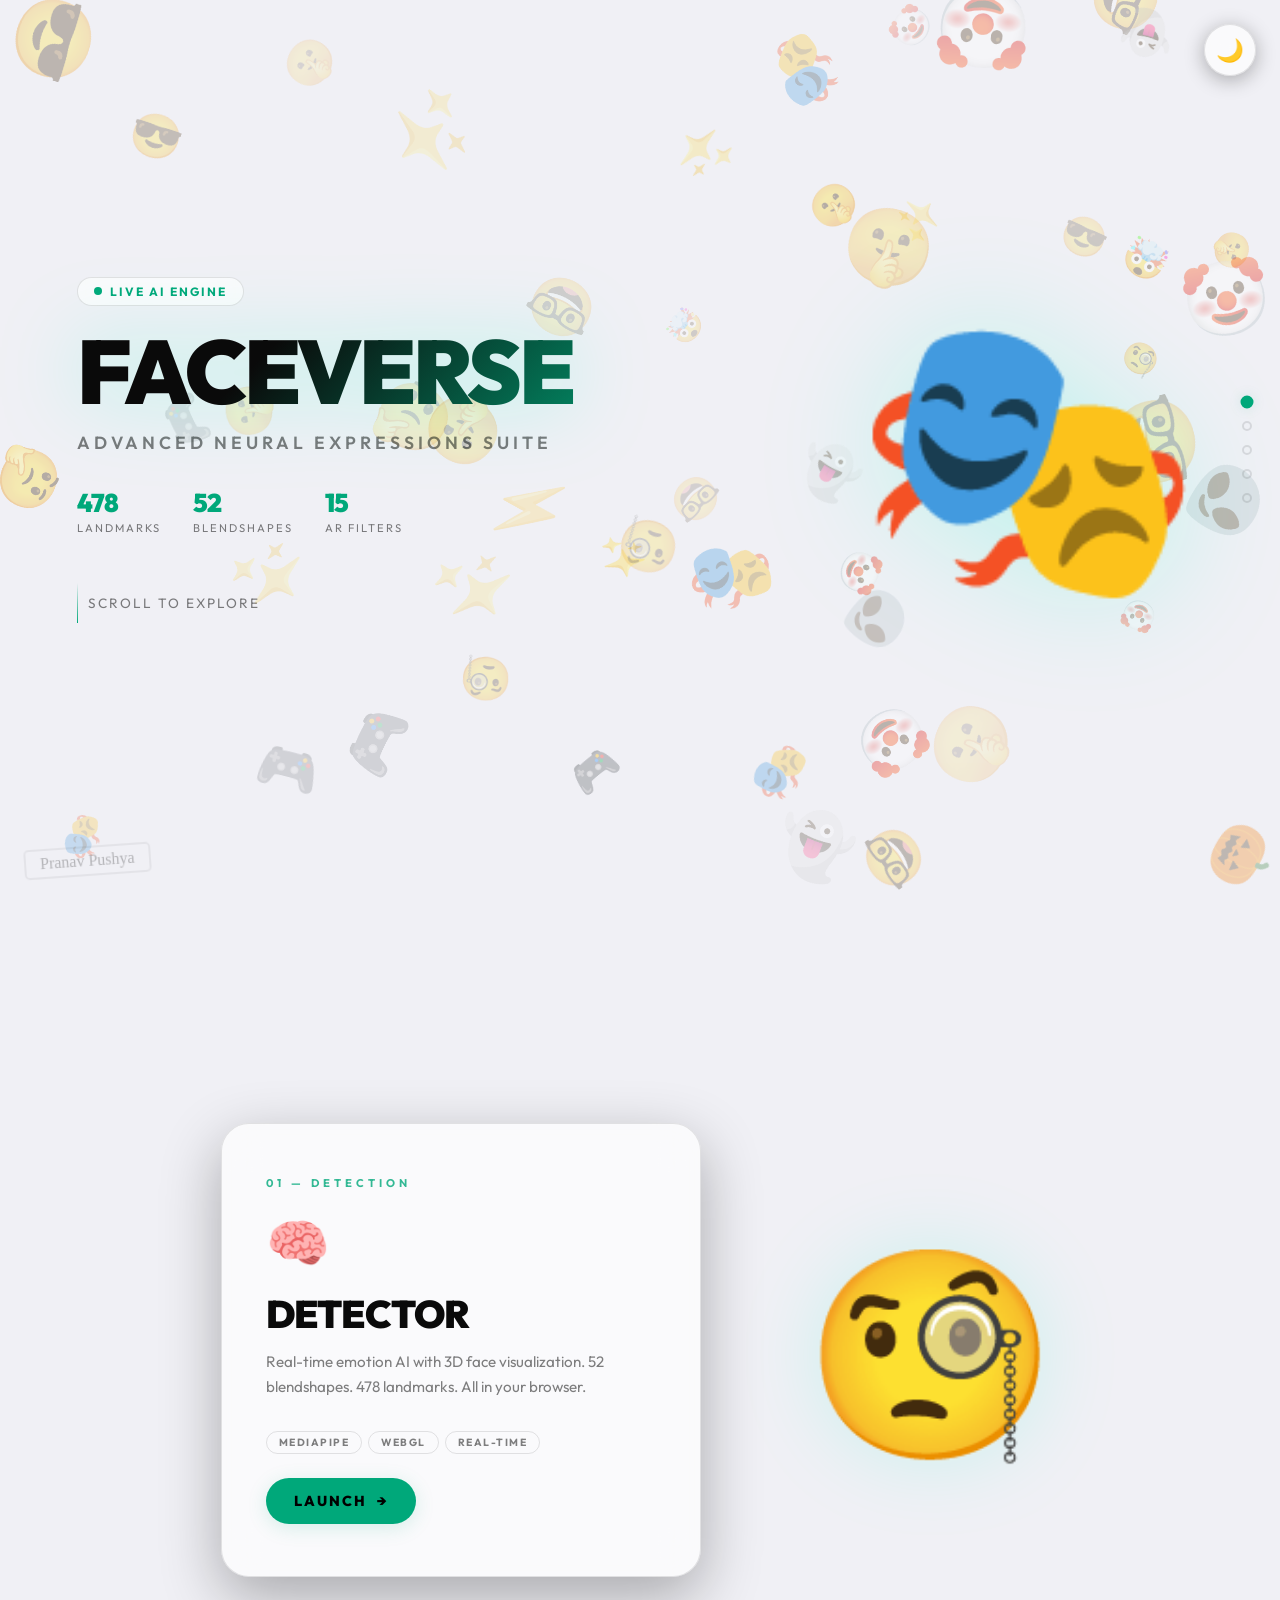
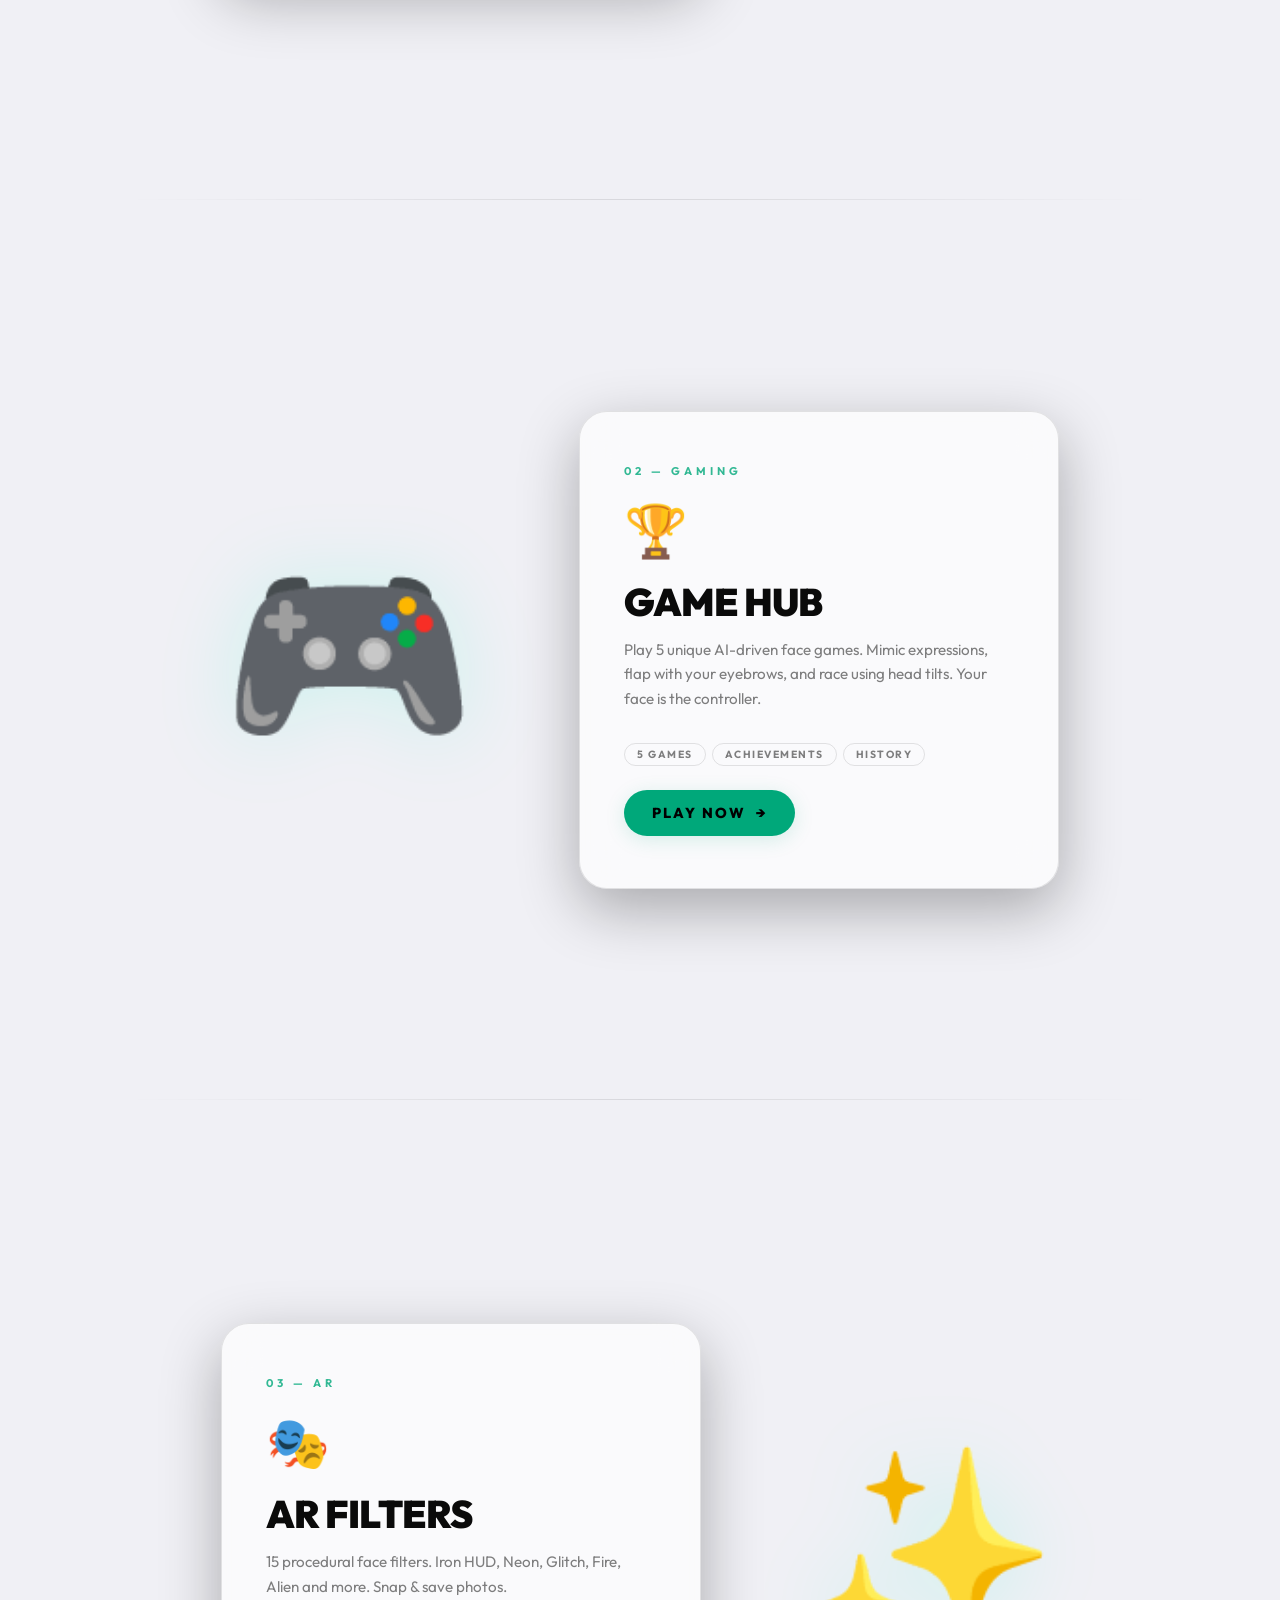
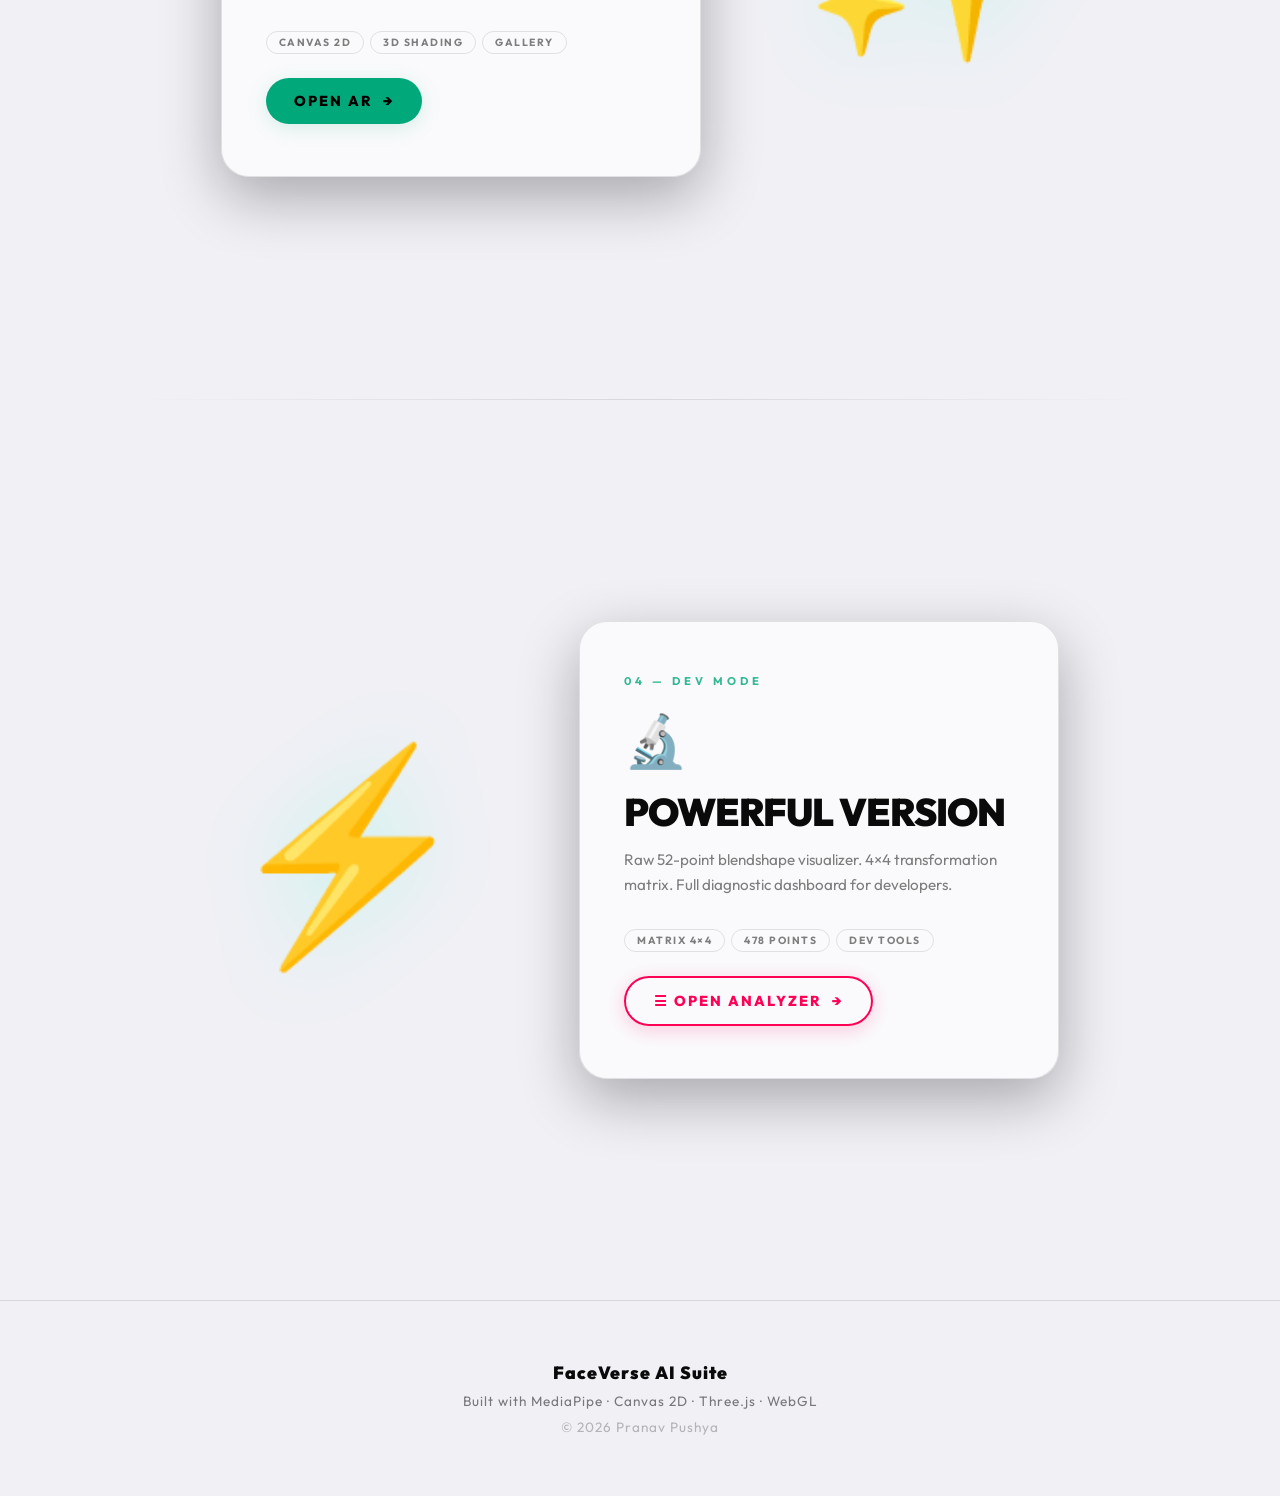
==== commit 53b42a98: "more games added" ====
--- a/index.html
+++ b/index.html
@@ -881,7 +881,7 @@
     </section>
 
     <!-- ══════════════════════════════════════════════
-     SECTION 2 — MIMIC GAME
+     SECTION 2 — GAME HUB
      Emoji: from left → slides to right
      Card: on left
 ══════════════════════════════════════════════ -->
@@ -893,15 +893,15 @@
             <div class="feat-card" onclick="window.location.href='game_hub.html'">
                 <div class="card-num">02 — Gaming</div>
                 <span class="card-icon-label">🏆</span>
-                <div class="card-title">Mimic Game</div>
+                <div class="card-title">Game Hub</div>
                 <div class="card-desc">
-                    Mimic expressions in real-time. Normal &amp; Insane modes.
-                    Beat the clock — your face is the controller.
+                    Play 5 unique AI-driven face games. Mimic expressions, flap with your eyebrows, 
+                    and race using head tilts. Your face is the controller.
                 </div>
                 <div class="tech-pills">
-                    <span class="tech-pill">2 Levels</span>
-                    <span class="tech-pill">Leaderboard</span>
-                    <span class="tech-pill">Audio FX</span>
+                    <span class="tech-pill">5 Games</span>
+                    <span class="tech-pill">Achievements</span>
+                    <span class="tech-pill">History</span>
                 </div>
                 <button class="card-cta">
                     Play Now <span class="arrow">→</span>
@@ -980,6 +980,9 @@
     </footer>
 
     <script src="main.js"></script>
+    <script src="audio-fx.js"></script>
+    <script src="ai-voice.js"></script>
+    <script src="capture-module.js"></script>
     <script>
         // ═══════════════════════════════════════════════════════════
         // THEME TOGGLE
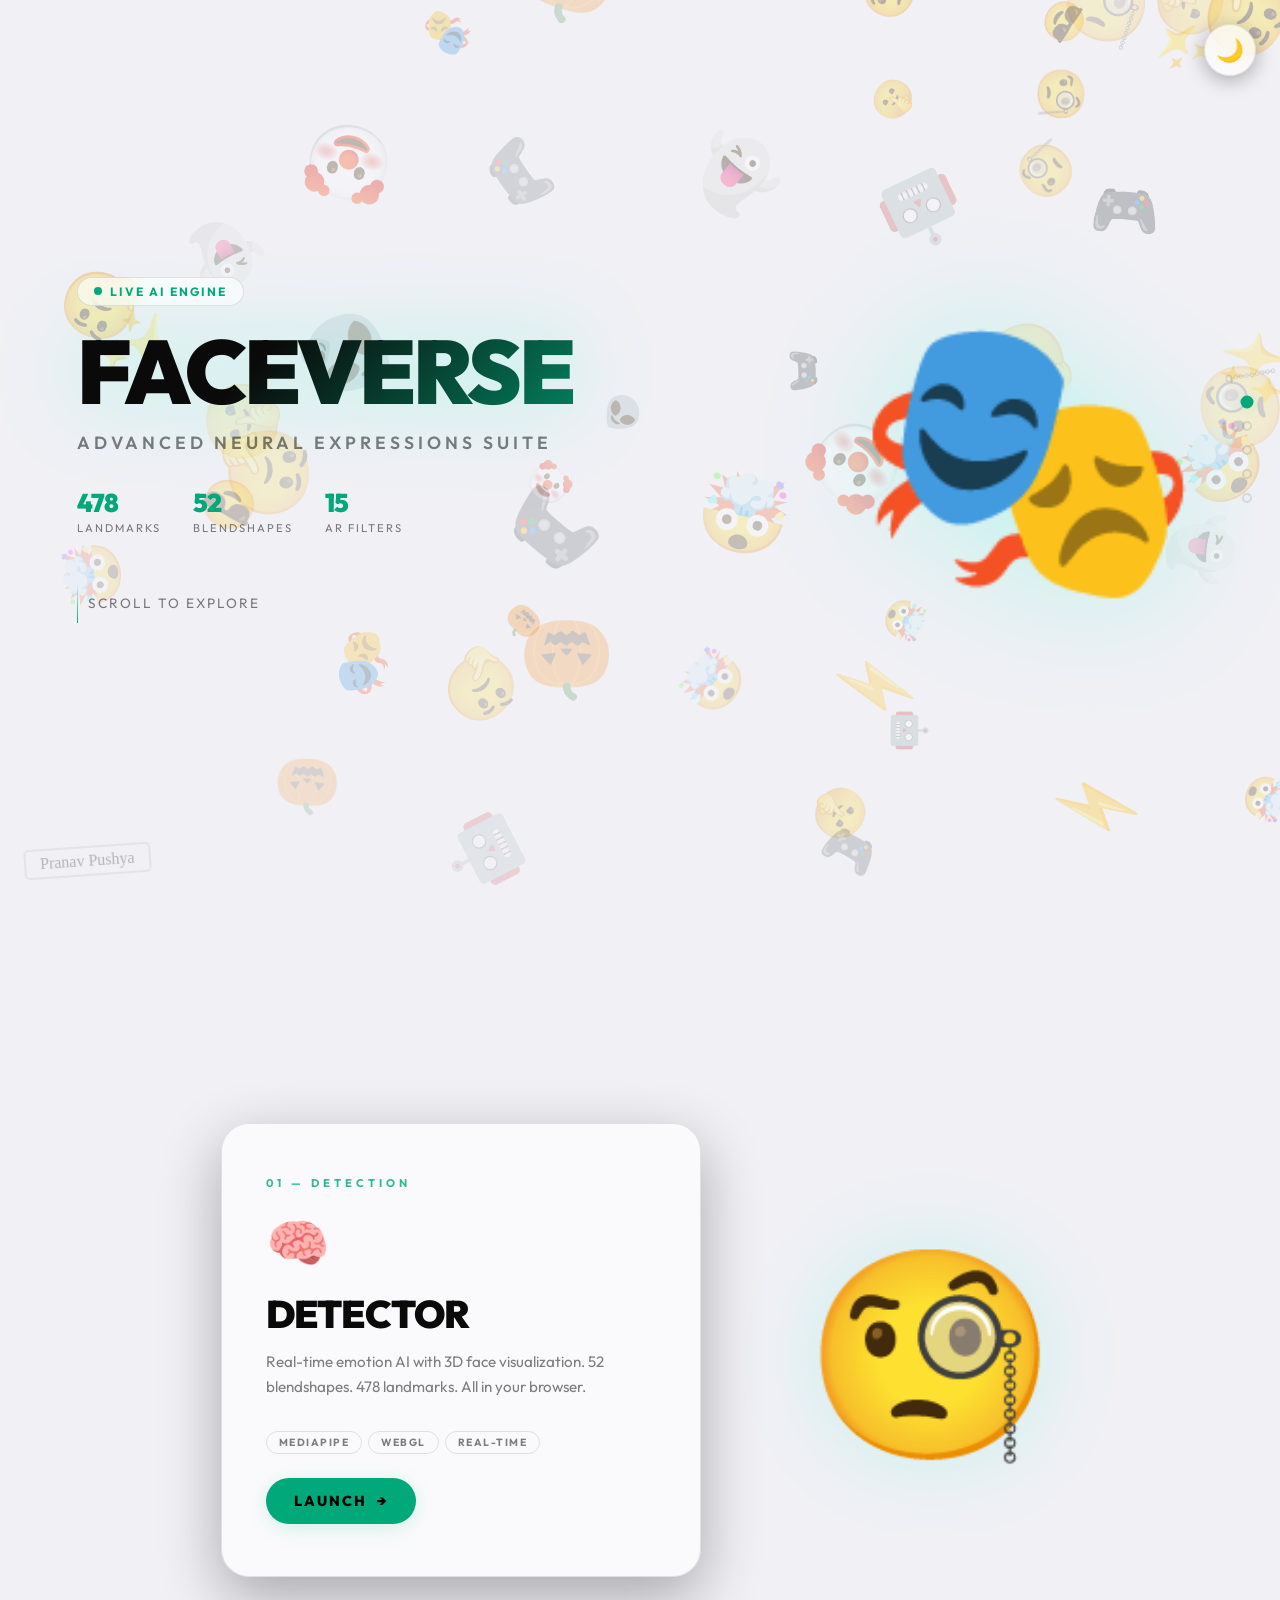
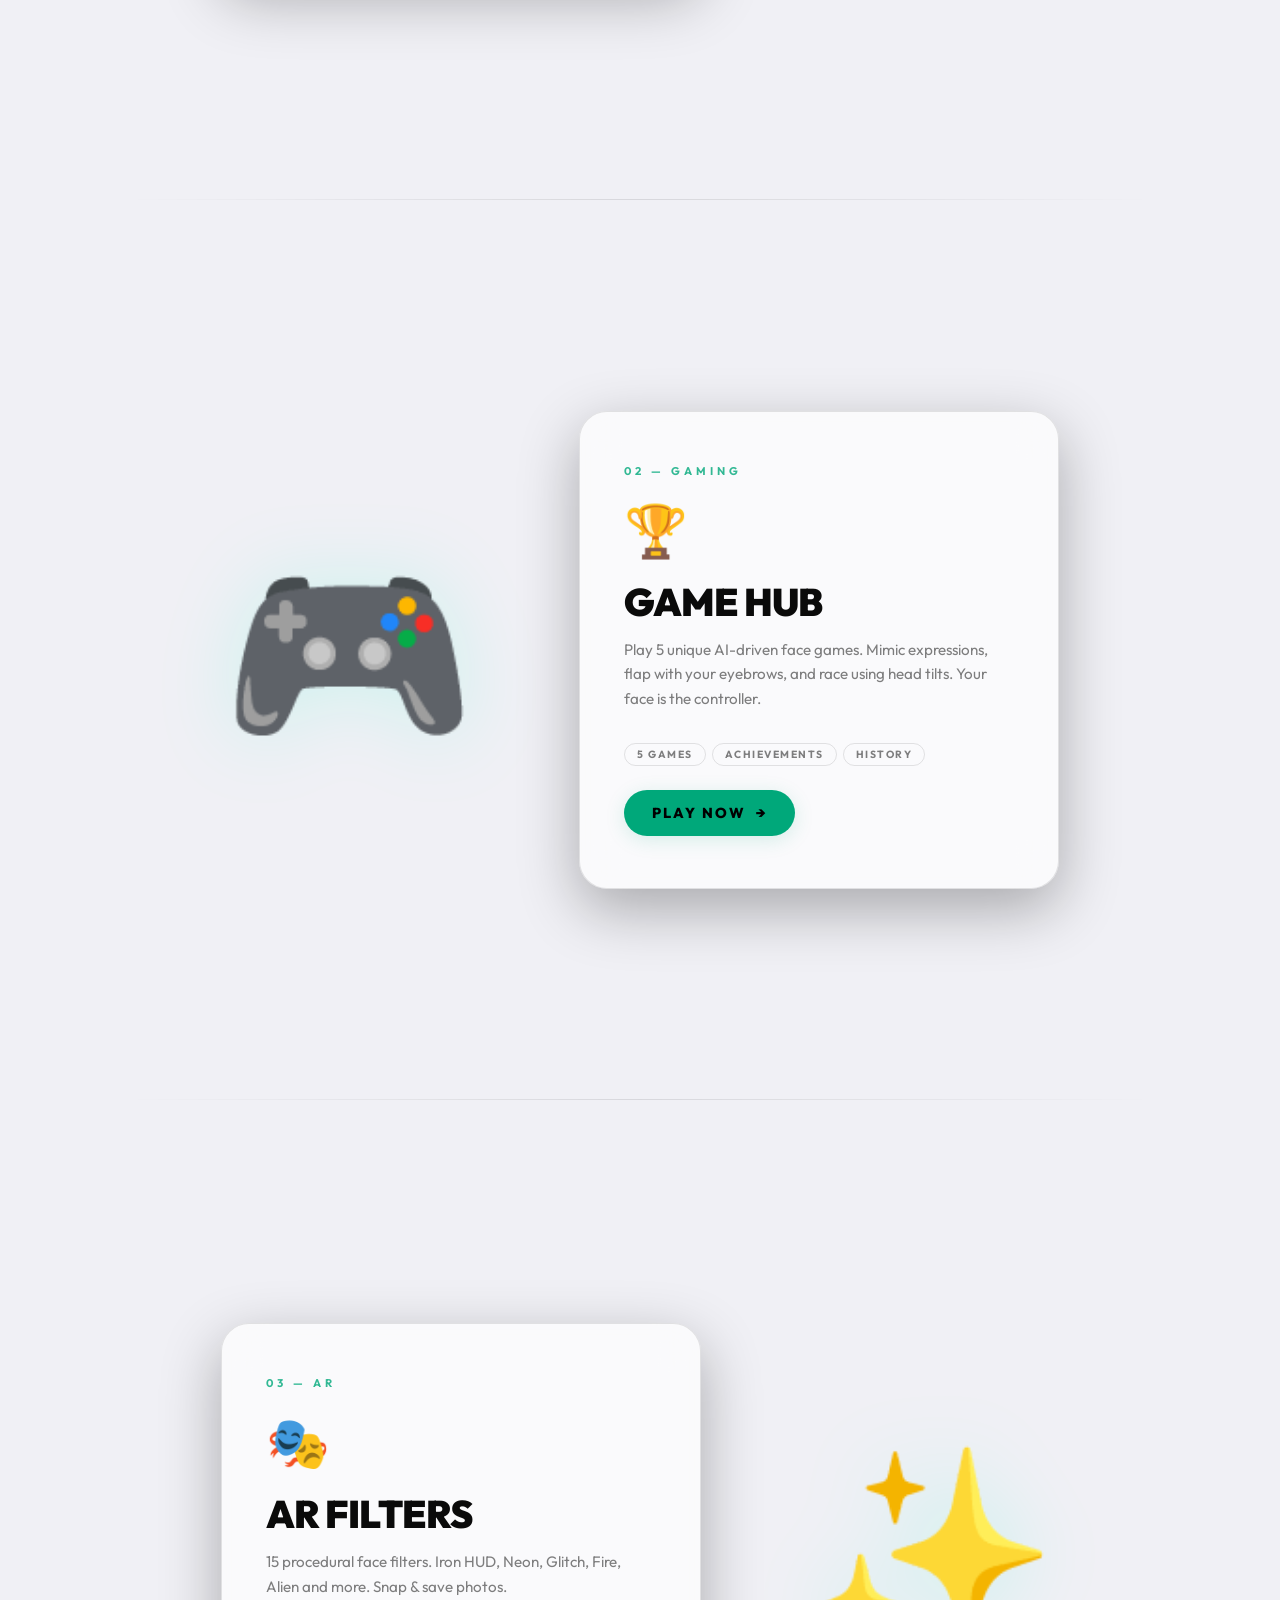
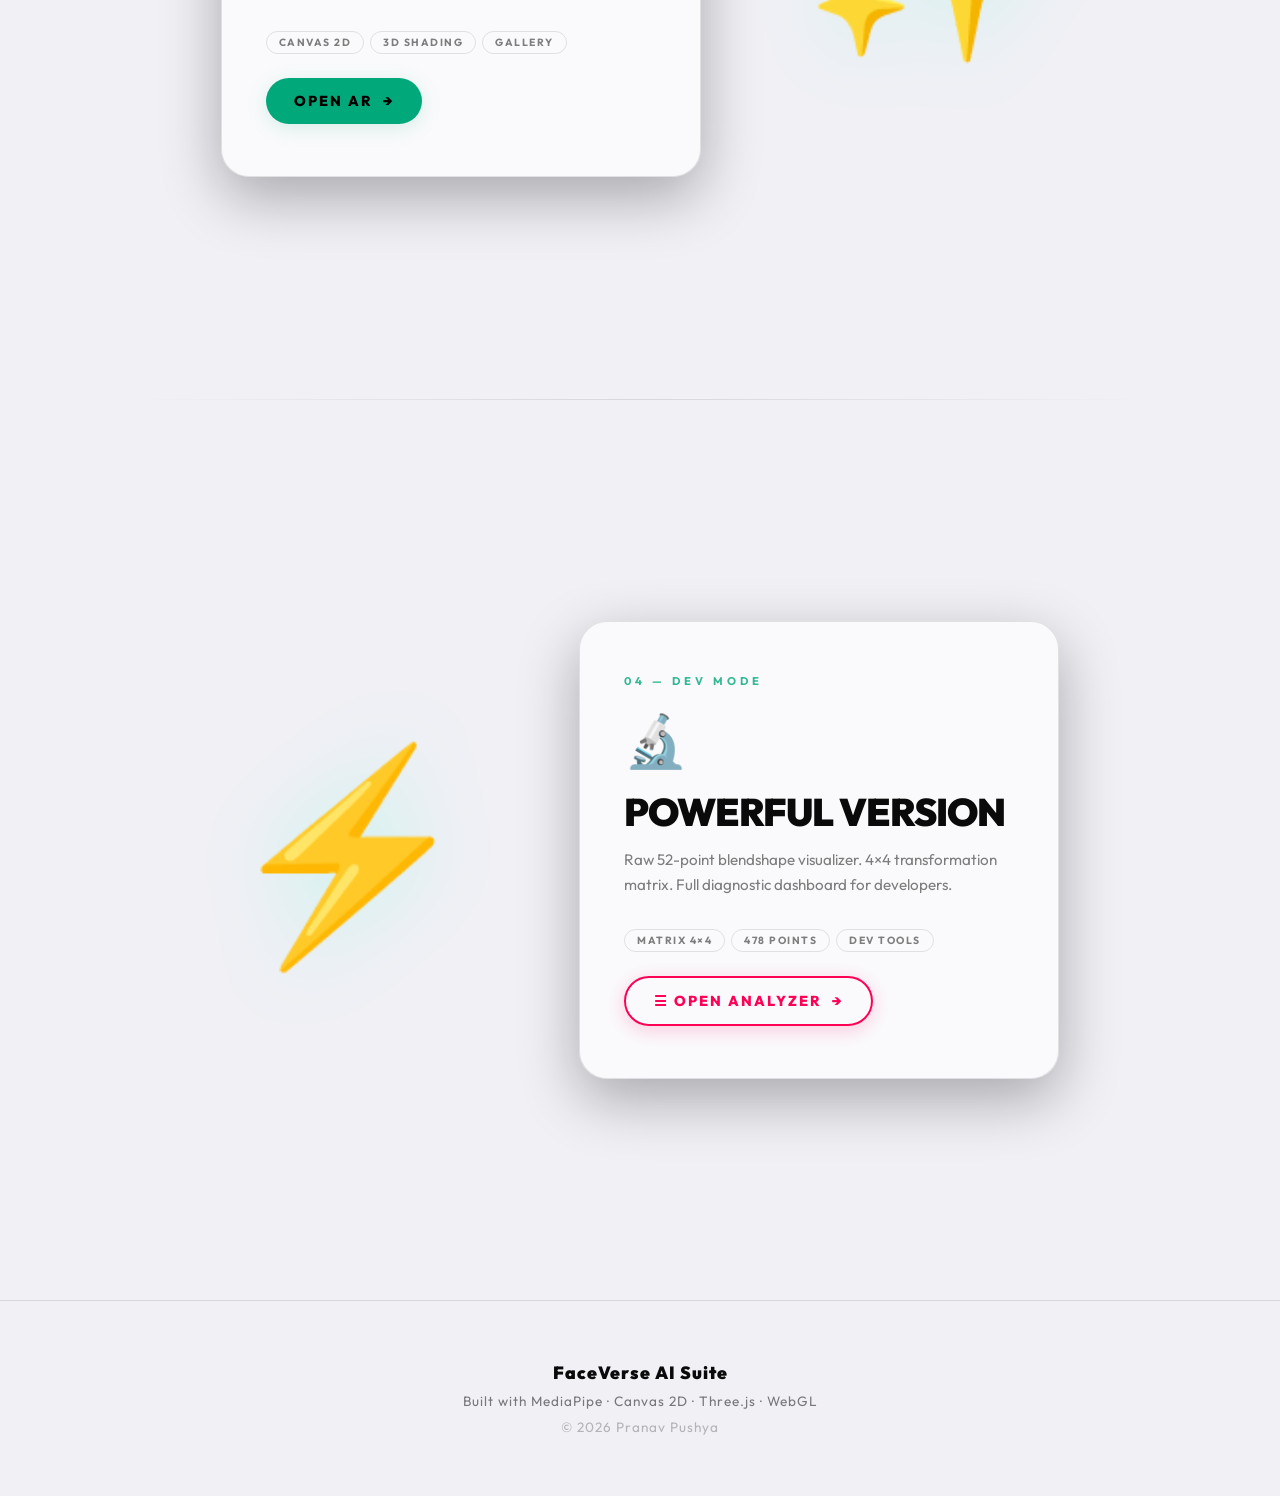
==== commit 1aca76c2: "emoji fixed" ====
--- a/index.html
+++ b/index.html
@@ -783,11 +783,11 @@
             #hero {
                 flex-direction: column;
                 text-align: center;
-                padding: 80px 6vw 40px;
+                padding: 100px 6vw 40px;
             }
             .hero-right { order: -1; }
-            .hero-emoji { font-size: clamp(6rem, 40vw, 10rem); }
-            .hero-stats { justify-content: center; }
+            .hero-emoji { font-size: clamp(6rem, 35vw, 10rem); margin-bottom: 20px; }
+            .hero-stats { justify-content: center; flex-wrap: wrap; gap: 20px; margin-top: 24px; }
             .feature-section,
             .feature-section.emoji-right {
                 flex-direction: column !important;
@@ -795,8 +795,11 @@
                 padding: 60px 6vw;
                 gap: 30px;
             }
-            .feat-emoji { font-size: clamp(5rem, 30vw, 8rem); }
+            .feat-emoji { font-size: clamp(5rem, 30vw, 8rem); margin-bottom: -10px; }
             .card-wrap { max-width: 100%; }
+            .feat-card { padding: 36px 24px; }
+            .card-cta { width: 100%; justify-content: center; }
+            .tech-pills { justify-content: center; }
             .side-nav { display: none; }
         }
     </style>
@@ -1140,9 +1143,10 @@
         class Part {
             constructor() { this.reset(true); } // true = spread across screen initially
             reset(init) {
+                const isMobile = window.innerWidth < 768;
                 this.x = Math.random() * w;                        // Random x position
                 this.y = init ? Math.random() * h : h + 80;       // Spread out on init, bottom on respawn
-                this.sz = Math.random() * 52 + 28;                 // Size: 28px to 80px
+                this.sz = isMobile ? Math.random() * 24 + 16 : Math.random() * 52 + 28; // Smaller on mobile
                 this.e = emojis[Math.floor(Math.random() * emojis.length)]; // Random emoji
                 this.vx = (Math.random() - 0.5) * 0.35;           // Horizontal drift
                 this.vy = -(Math.random() * 0.55 + 0.15);         // Upward speed (negative)
@@ -1176,8 +1180,9 @@
         window.addEventListener('resize', resize, { passive: true });
         resize();
 
-        // Create 50 particles and spread them across the canvas
-        for (let i = 0; i < 50; i++) parts.push(new Part());
+        // Create particles based on screen size to prevent mobile overlap
+        const particleCount = window.innerWidth < 768 ? 15 : 50;
+        for (let i = 0; i < particleCount; i++) parts.push(new Part());
 
         // Main animation loop — runs at ~60fps via requestAnimationFrame
         // 1. Clear the entire canvas
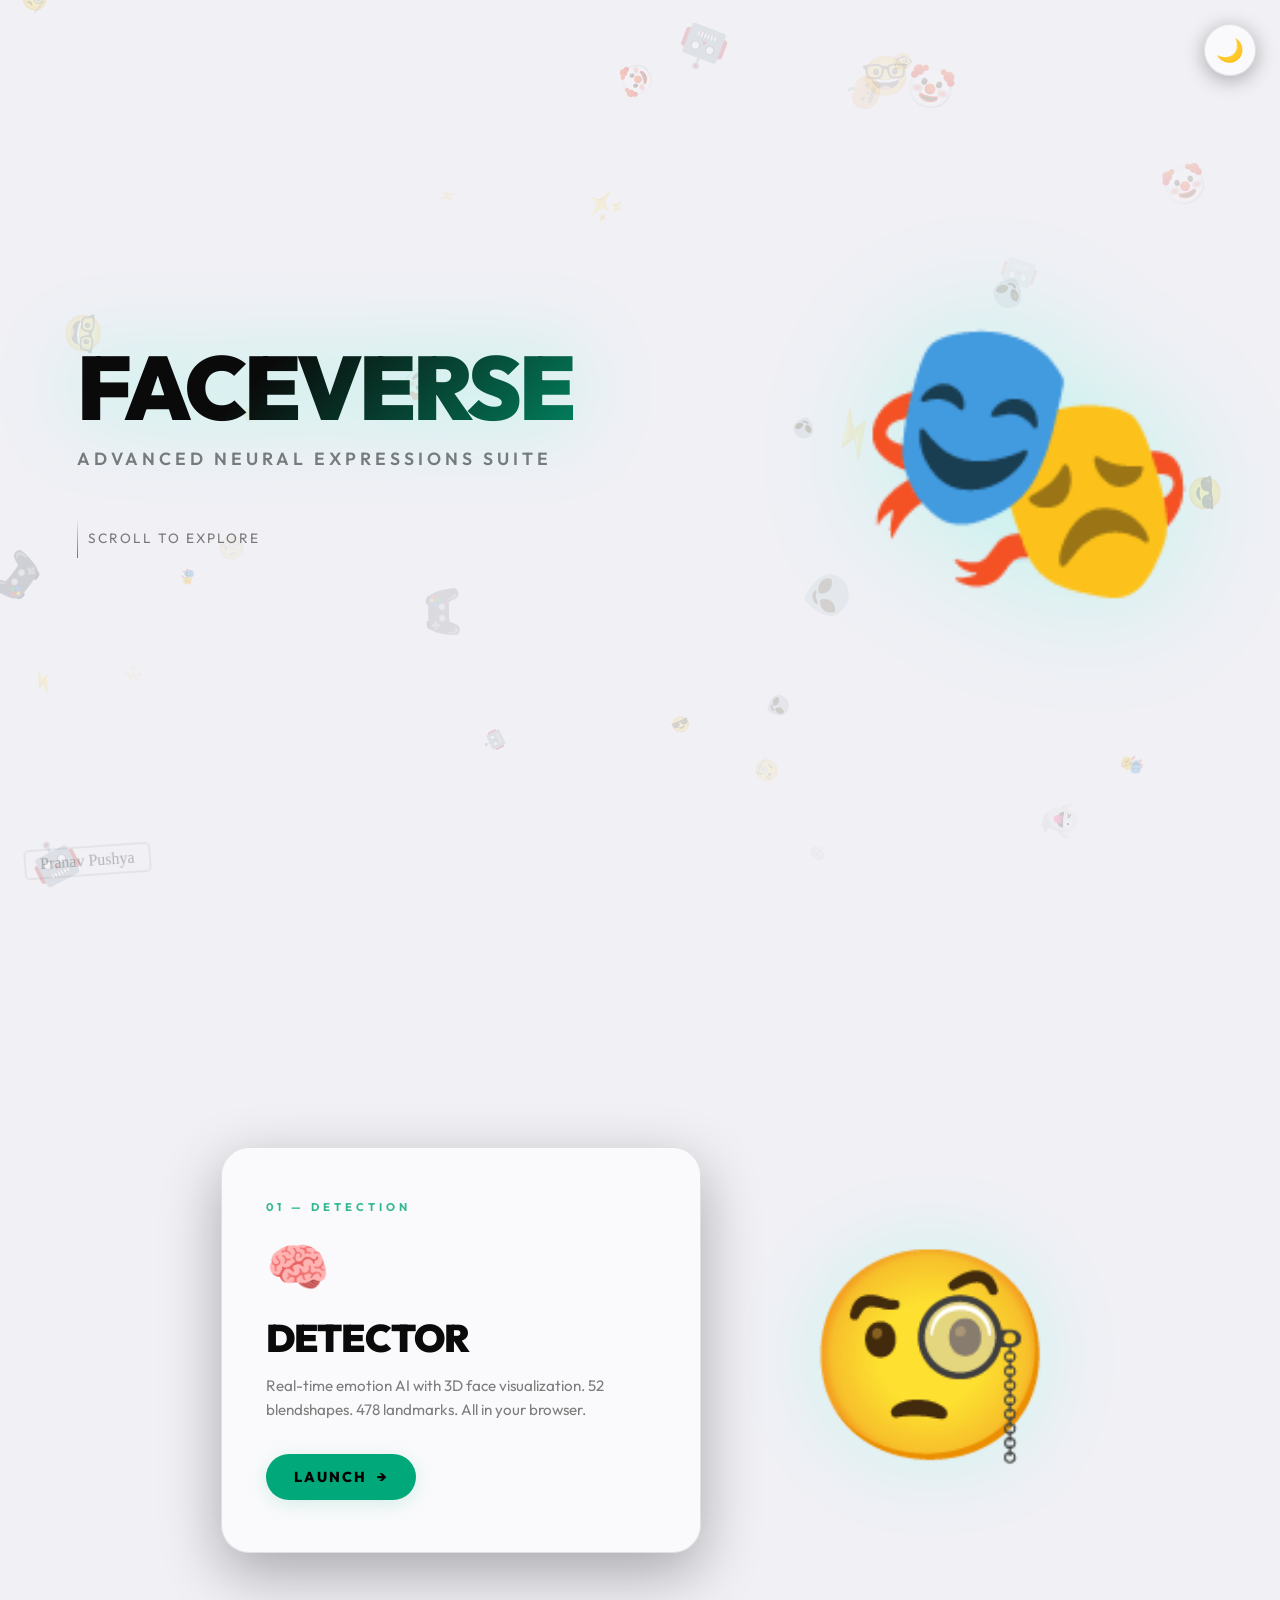
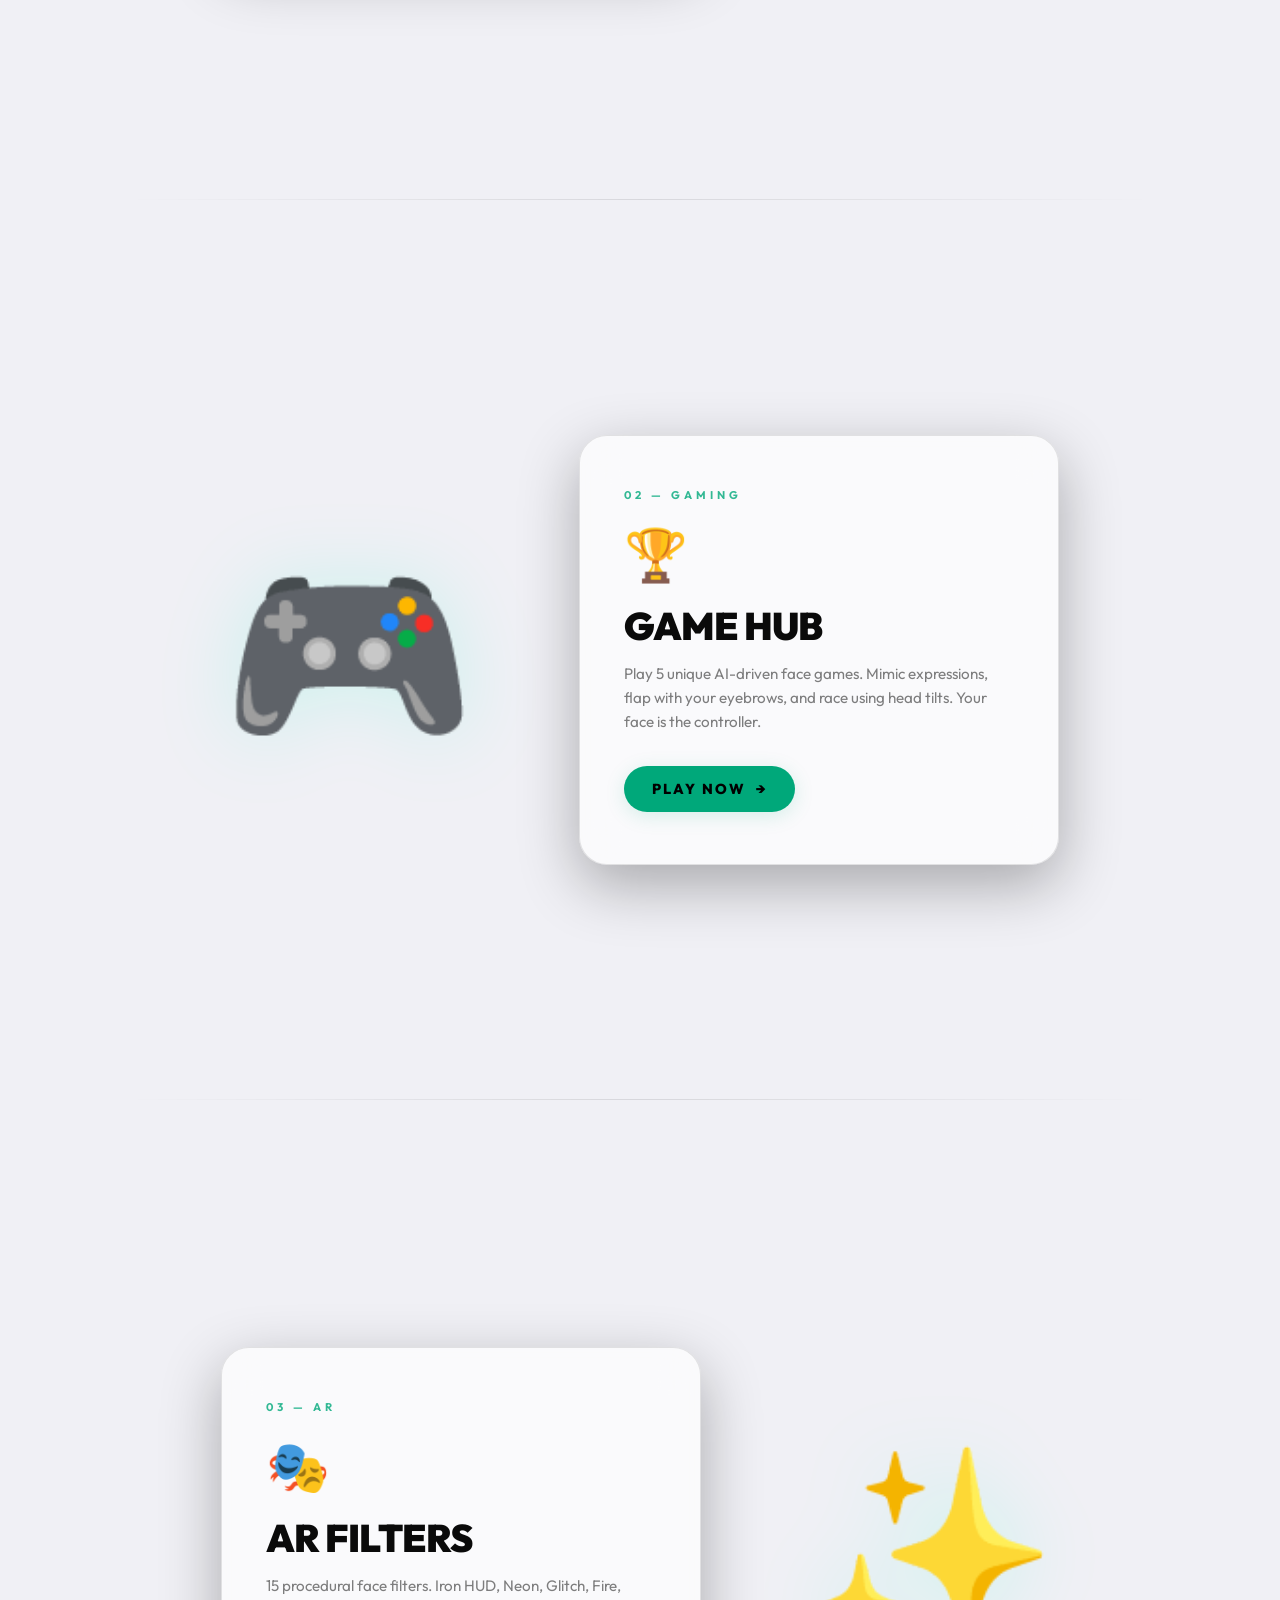
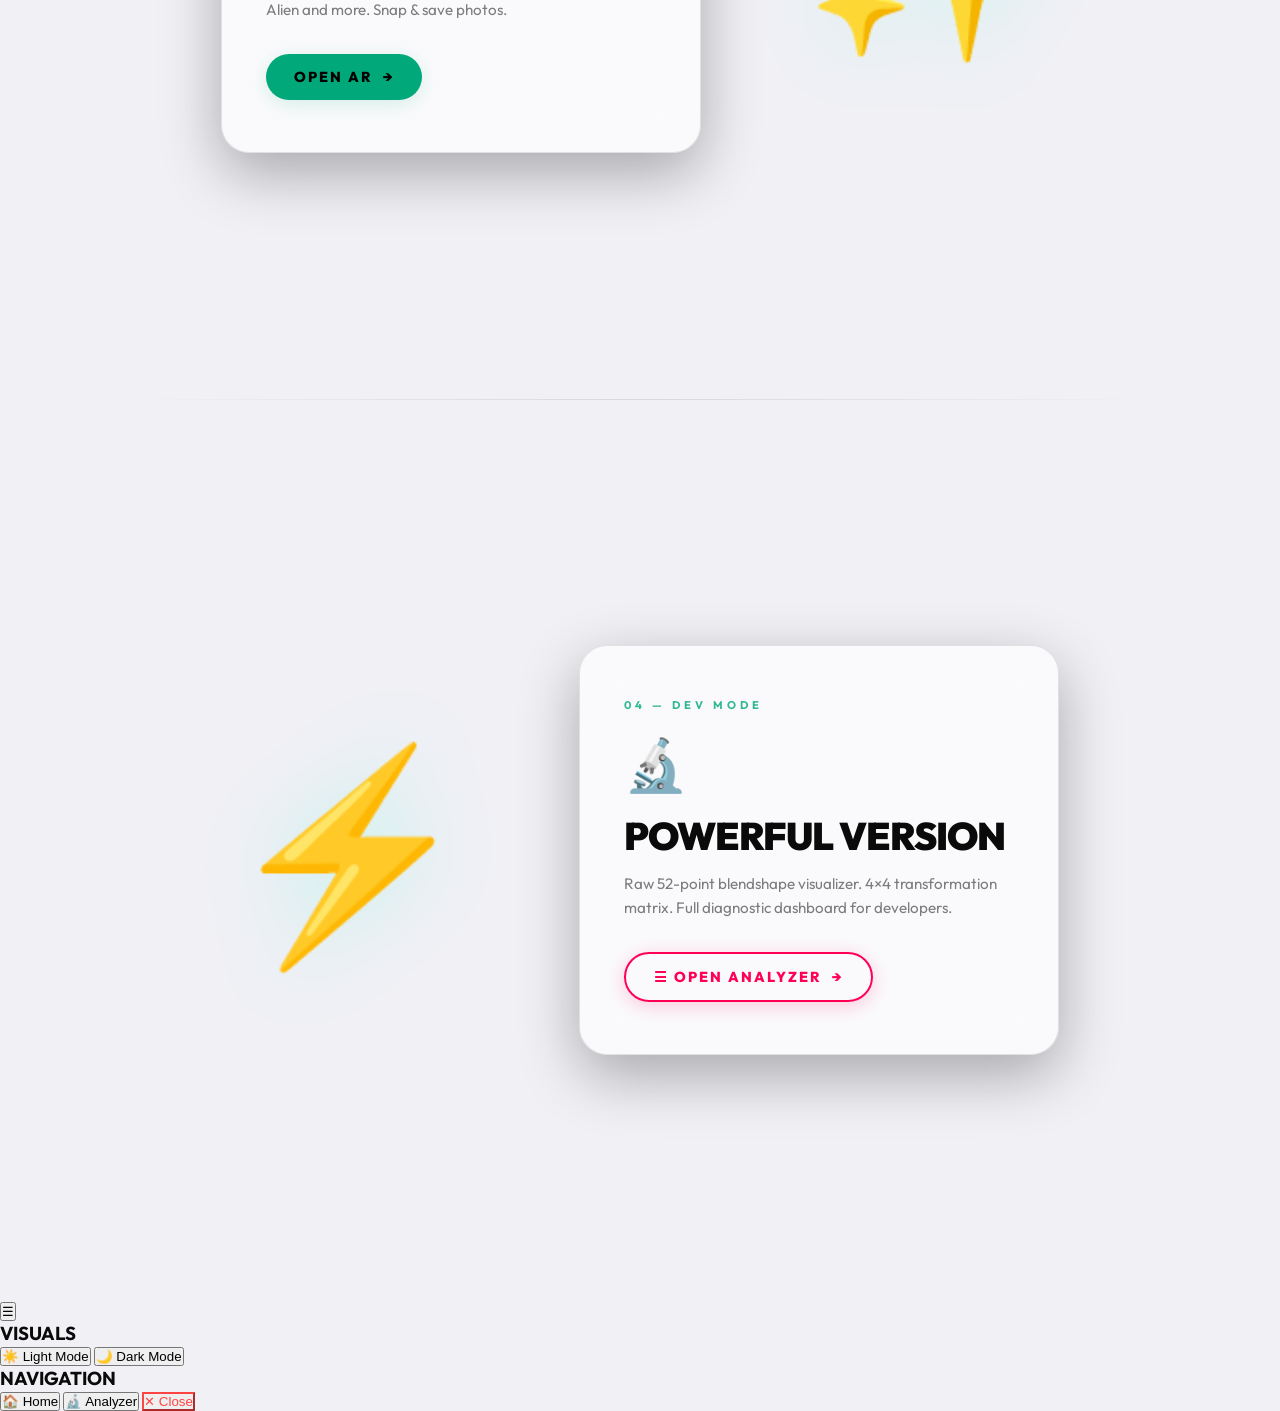
==== commit f68b530f: "database added" ====
--- a/index.html
+++ b/index.html
@@ -20,6 +20,7 @@
     ║  • clamp() for fluid responsive typography                     ║
     ╚══════════════════════════════════════════════════════════════════╝
 -->
+
 <head>
     <meta charset="UTF-8">
     <!-- Makes the page scale properly on mobile devices -->
@@ -104,9 +105,12 @@
             background: var(--bg);
             color: var(--text);
             font-family: 'Outfit', sans-serif;
-            overflow-x: hidden;      /* Prevent horizontal scroll */
-            overflow-y: auto;        /* Allow vertical scrolling  */
-            transition: background 0.4s, color 0.4s; /* Smooth theme switch */
+            overflow-x: hidden;
+            /* Prevent horizontal scroll */
+            overflow-y: auto;
+            /* Allow vertical scrolling  */
+            transition: background 0.4s, color 0.4s;
+            /* Smooth theme switch */
         }
 
         /*
@@ -119,7 +123,8 @@
          */
         #bg-canvas {
             position: fixed;
-            inset: 0;                /* Shorthand: top/right/bottom/left = 0 */
+            inset: 0;
+            /* Shorthand: top/right/bottom/left = 0 */
             z-index: 0;
             pointer-events: none;
             opacity: 5;
@@ -139,10 +144,12 @@
             z-index: 1000;
             width: 52px;
             height: 52px;
-            border-radius: 50%;              /* Makes it a circle */
+            border-radius: 50%;
+            /* Makes it a circle */
             border: 1.5px solid var(--card-br);
             background: var(--card-bg);
-            backdrop-filter: blur(16px);     /* Frosted glass */
+            backdrop-filter: blur(16px);
+            /* Frosted glass */
             cursor: pointer;
             font-size: 1.4rem;
             display: flex;
@@ -155,7 +162,8 @@
         #theme-btn:hover {
             border-color: var(--accent);
             box-shadow: 0 0 20px var(--card-glow);
-            transform: rotate(20deg) scale(1.1); /* Playful spin on hover */
+            transform: rotate(20deg) scale(1.1);
+            /* Playful spin on hover */
         }
 
         /*
@@ -172,18 +180,15 @@
             height: 3px;
             background: linear-gradient(90deg, var(--accent), #00ffaa);
             z-index: 999;
-            width: 0%;                       /* JS updates this */
-            transition: width 0.1s;          /* Smooth width changes */
-            box-shadow: 0 0 8px var(--accent); /* Neon glow effect */
-        }
-
-        /*
-         * ─── SECTION BASE LAYOUT ──────────────────────────────
-         * Every <section> is a full-screen (100vh) flex container.
-         * z-index:10 puts content above the background canvas.
-         * Flexbox centers content both vertically and horizontally.
-         * Padding uses viewport-width units (6vw) for fluid spacing.
-         */
+            width: 0%;
+            /* JS updates this */
+            transition: width 0.1s;
+            /* Smooth width changes */
+            box-shadow: 0 0 8px var(--accent);
+            /* Neon glow effect */
+        }
+
+        /* ─── SECTIONS ──────────────────────────────────────────── */
         .section {
             position: relative;
             z-index: 10;
@@ -196,39 +201,22 @@
             padding: 0 6vw;
         }
 
-        /* nth-child(even) = sections 2, 4 get a barely-visible white
-         * tint to subtly differentiate alternating sections */
+        /* Alternating section subtle bg tint */
         .section:nth-child(even) {
             background: rgba(255, 255, 255, 0.015);
         }
 
-        /*
-         * ─── HERO SECTION ──────────────────────────────────────
-         * The first section the user sees.
-         * flex-direction:row puts the title on the left and
-         * the big emoji on the right (side by side).
-         * On mobile this flips to column (see @media below).
-         */
+        /* ─── HERO SECTION ──────────────────────────────────────── */
         #hero {
             flex-direction: row;
             justify-content: space-between;
             gap: 4vw;
         }
 
-        /* Left column: title, subtitle, scroll hint */
         .hero-left {
-            flex: 1;             /* Takes remaining space */
-            max-width: 630px;    /* Don't stretch too wide on large screens */
-        }
-
-        /*
-         * GRADIENT TEXT EFFECT:
-         * 1. Set a gradient as the background
-         * 2. background-clip:text clips it to the text shape
-         * 3. text-fill-color:transparent makes the text see-through
-         *    so the gradient shows through
-         * clamp(min, preferred, max) makes font size fluid across screens
-         */
+            flex: 1;
+            max-width: 630px;
+        }
 
         .hero-left h1 {
             font-size: clamp(3.5rem, 7vw, 7rem);
@@ -283,21 +271,13 @@
             }
         }
 
-        /* Right column: just the big floating emoji */
         .hero-right {
-            flex: 0 0 auto;      /* Don't grow or shrink */
+            flex: 0 0 auto;
             display: flex;
             align-items: center;
             justify-content: center;
         }
 
-        /*
-         * HERO EMOJI ANIMATIONS:
-         * Two animations run simultaneously:
-         * 1. float (6s) — bobs up/down with slight rotation
-         * 2. spinSlow (20s) — continuously cycles hue-rotate
-         *    on the drop-shadow, creating a color-shifting glow
-         */
         .hero-emoji {
             font-size: clamp(10rem, 22vw, 18rem);
             filter: drop-shadow(0 0 60px rgba(0, 255, 204, 0.2));
@@ -332,61 +312,40 @@
             }
         }
 
-        /*
-         * ─── FEATURE SECTIONS ──────────────────────────────────
-         * Each feature section has two children:
-         *   1. .feat-emoji-wrap  (big emoji)
-         *   2. .card-wrap         (clickable card)
-         *
-         * Default: emoji LEFT, card RIGHT (flex-direction: row)
-         * .emoji-right: reverses to emoji RIGHT, card LEFT
-         * This creates the alternating zigzag layout.
-         */
+        /* ─── FEATURE SECTIONS ──────────────────────────────────── */
         .feature-section {
             flex-direction: row;
             gap: 8vw;
             padding: 80px 8vw;
         }
 
-        /* Reverse layout: emoji on right side */
+        /* emoji-right layout: emoji on right, card on left */
         .feature-section.emoji-right {
             flex-direction: row-reverse;
         }
 
-        /*
-         * ─── SCROLL-IN EMOJI ANIMATION ─────────────────────────
-         * Emojis start invisible (opacity:0) and offset to the side.
-         * When IntersectionObserver detects the section is visible,
-         * JS adds the .visible class which transitions them to
-         * opacity:1 and transform:none.
-         *
-         * .from-right: starts 180px to the right, scaled down, tilted
-         * .from-left:  starts 180px to the left, scaled down, tilted
-         * .visible:    final resting position (centered, full size)
-         *
-         * cubic-bezier(0.23,1,0.32,1) = "ease-out back" — slightly
-         * overshoots then settles, creating a bouncy entrance.
-         */
+        /* BIG FEATURE EMOJI ─────────────────────────────────────── */
         .feat-emoji-wrap {
             flex: 0 0 auto;
             display: flex;
             align-items: center;
             justify-content: center;
-            opacity: 0;   /* Hidden by default — JS reveals on scroll */
+            /* Start hidden — JS will animate in */
+            opacity: 0;
             transition: opacity 0.7s ease, transform 0.7s cubic-bezier(0.23, 1, 0.32, 1);
         }
 
-        /* Starting position: pushed RIGHT and rotated clockwise */
+        /* From-right entry */
         .feat-emoji-wrap.from-right {
             transform: translateX(180px) scale(0.7) rotate(15deg);
         }
 
-        /* Starting position: pushed LEFT and rotated counter-clockwise */
+        /* From-left entry */
         .feat-emoji-wrap.from-left {
             transform: translateX(-180px) scale(0.7) rotate(-15deg);
         }
 
-        /* Final position after scroll triggers animation */
+        /* Visible state */
         .feat-emoji-wrap.visible {
             opacity: 1;
             transform: translateX(0) scale(1) rotate(0deg);
@@ -412,17 +371,11 @@
             }
         }
 
-        /*
-         * ─── 3D CARD WRAPPER ──────────────────────────────────────
-         * perspective:900px enables CSS 3D transforms on child card.
-         * Starts hidden (opacity:0, pushed down 50px) and slides up
-         * when .visible is added by IntersectionObserver.
-         * The 0.2s delay staggers it slightly after the emoji.
-         */
+        /* ─── 3D CARD BUTTON ────────────────────────────────────── */
         .card-wrap {
             flex: 1;
             max-width: 480px;
-            perspective: 900px;  /* Required for 3D rotateX/Y to work */
+            perspective: 900px;
             opacity: 0;
             transform: translateY(50px);
             transition: opacity 0.8s ease 0.2s, transform 0.8s cubic-bezier(0.23, 1, 0.32, 1) 0.2s;
@@ -433,13 +386,6 @@
             transform: translateY(0);
         }
 
-        /*
-         * THE CARD ITSELF:
-         * • backdrop-filter:blur(20px) = frosted-glass effect
-         * • transform-style:preserve-3d = children respect 3D space
-         * • On hover: tilts in 3D + gains stronger shadow + border glows
-         * • inset shadow at top creates a subtle "inner light" edge
-         */
         .feat-card {
             background: var(--card-bg);
             border: 1px solid var(--card-br);
@@ -457,13 +403,7 @@
                 inset 0 1px 0 rgba(255, 255, 255, 0.08);
         }
 
-        /*
-         * SHIMMER EFFECT (::before pseudo-element):
-         * A diagonal band of faint white sits off-screen (left:-60%).
-         * On hover it slides across to left:120%, creating a
-         * "light sweeping across the card" effect.
-         * skewX(-15deg) tilts the band diagonally.
-         */
+        /* Shimmer top edge */
         .feat-card::before {
             content: '';
             position: absolute;
@@ -481,14 +421,10 @@
         }
 
         .feat-card:hover::before {
-            left: 120%;          /* Sweeps to the right on hover */
-        }
-
-        /*
-         * TOP ACCENT LINE (::after pseudo-element):
-         * An invisible horizontal gradient line at the top.
-         * Fades in on hover to emphasize the card edge.
-         */
+            left: 120%;
+        }
+
+        /* Corner accent */
         .feat-card::after {
             content: '';
             position: absolute;
@@ -514,7 +450,7 @@
             border-color: var(--accent);
         }
 
-        /* Card number label — small accent-colored tag like "01 — Detection" */
+        /* Card number label */
         .card-num {
             font-size: 0.7rem;
             font-weight: 700;
@@ -525,7 +461,6 @@
             opacity: 0.8;
         }
 
-        /* Card emoji icon — scales up + rotates on card hover for interactivity */
         .card-icon-label {
             font-size: 3.2rem;
             margin-bottom: 16px;
@@ -553,12 +488,7 @@
             margin-bottom: 32px;
         }
 
-        /*
-         * CTA (Call-To-Action) BUTTON:
-         * Pill-shaped (border-radius:50px), accent-colored.
-         * Lifts up on hover (-3px) with stronger glow shadow.
-         * The .arrow span inside slides right on hover.
-         */
+        /* CTA Button */
         .card-cta {
             display: inline-flex;
             align-items: center;
@@ -570,7 +500,7 @@
             font-size: 0.9rem;
             letter-spacing: 2px;
             text-transform: uppercase;
-            border-radius: 50px;     /* Pill shape */
+            border-radius: 50px;
             border: none;
             cursor: pointer;
             transition: 0.25s;
@@ -593,11 +523,7 @@
             transform: translateX(5px);
         }
 
-        /*
-         * DANGER VARIANT (for the Analyzer "dev mode" card):
-         * Outlined style instead of filled — red border with
-         * transparent background. Fills red on hover.
-         */
+        /* Special style for Powerful Version */
         .card-cta.danger {
             background: transparent;
             color: #ff0055;
@@ -606,12 +532,12 @@
         }
 
         .card-cta.danger:hover {
-            background: #ff0055;     /* Fills with red on hover */
+            background: #ff0055;
             color: #fff;
             box-shadow: 0 8px 30px rgba(255, 0, 85, 0.4);
         }
 
-        /* Horizontal gradient line between sections for visual separation */
+        /* Section divider line */
         .sect-divider {
             position: absolute;
             bottom: 0;
@@ -621,7 +547,7 @@
             background: linear-gradient(90deg, transparent, var(--card-br), transparent);
         }
 
-        /* Fixed watermark in bottom-left corner — uses handwritten font */
+        /* ─── AUTHOR STAMP ──────────────────────────────────────── */
         .author-stamp {
             position: fixed;
             bottom: 24px;
@@ -638,156 +564,22 @@
             opacity: 0.5;
         }
 
-        /* ─── HERO BADGE (small pill above title) ───────────────── */
-        .hero-badge {
-            display: inline-flex;
-            align-items: center;
-            gap: 8px;
-            padding: 6px 16px;
-            border-radius: 50px;
-            border: 1px solid var(--card-br);
-            background: var(--card-bg);
-            backdrop-filter: blur(10px);
-            font-size: 0.75rem;
-            font-weight: 700;
-            letter-spacing: 2px;
-            text-transform: uppercase;
-            color: var(--accent);
-            margin-bottom: 20px;
-            animation: fadeSlideIn 1s ease 0.2s both;
-        }
-        .hero-badge .dot {
-            width: 8px; height: 8px;
-            border-radius: 50%;
-            background: var(--accent);
-            animation: pulse-dot 2s infinite;
-        }
-        @keyframes pulse-dot {
-            0%, 100% { opacity: 1; box-shadow: 0 0 0 0 var(--accent); }
-            50% { opacity: 0.6; box-shadow: 0 0 0 6px transparent; }
-        }
-        @keyframes fadeSlideIn {
-            from { opacity: 0; transform: translateY(15px); }
-            to   { opacity: 1; transform: translateY(0); }
-        }
-
-        /* ─── HERO STATS ROW ────────────────────────────────────── */
-        .hero-stats {
-            display: flex;
-            gap: 32px;
-            margin-top: 32px;
-            animation: fadeSlideIn 1s ease 0.5s both;
-        }
-        .stat-item {
-            display: flex;
-            flex-direction: column;
-        }
-        .stat-value {
-            font-size: 1.6rem;
-            font-weight: 900;
-            color: var(--accent);
-            letter-spacing: -1px;
-        }
-        .stat-label {
-            font-size: 0.7rem;
-            color: var(--sub);
-            text-transform: uppercase;
-            letter-spacing: 2px;
-            margin-top: 2px;
-        }
-
-        /* ─── TECH PILLS (inside cards) ─────────────────────────── */
-        .tech-pills {
-            display: flex;
-            flex-wrap: wrap;
-            gap: 6px;
-            margin-bottom: 24px;
-        }
-        .tech-pill {
-            padding: 4px 12px;
-            border-radius: 20px;
-            font-size: 0.65rem;
-            font-weight: 700;
-            letter-spacing: 1.5px;
-            text-transform: uppercase;
-            border: 1px solid var(--card-br);
-            color: var(--sub);
-            background: transparent;
-            transition: 0.3s;
-        }
-        .feat-card:hover .tech-pill {
-            border-color: var(--accent);
-            color: var(--accent);
-        }
-
-        /* ─── SIDE NAV DOTS ─────────────────────────────────────── */
-        .side-nav {
-            position: fixed;
-            right: 28px;
-            top: 50%;
-            transform: translateY(-50%);
-            z-index: 500;
-            display: flex;
-            flex-direction: column;
-            gap: 14px;
-        }
-        .side-dot {
-            width: 10px; height: 10px;
-            border-radius: 50%;
-            border: 2px solid var(--card-br);
-            background: transparent;
-            cursor: pointer;
-            transition: 0.3s;
-        }
-        .side-dot:hover,
-        .side-dot.active {
-            background: var(--accent);
-            border-color: var(--accent);
-            box-shadow: 0 0 10px var(--card-glow);
-            transform: scale(1.3);
-        }
-
-        /* ─── FOOTER ────────────────────────────────────────────── */
-        .footer {
-            position: relative;
-            z-index: 10;
-            text-align: center;
-            padding: 60px 6vw;
-            border-top: 1px solid var(--card-br);
-        }
-        .footer p {
-            color: var(--sub);
-            font-size: 0.85rem;
-            letter-spacing: 1px;
-        }
-        .footer .footer-brand {
-            font-weight: 900;
-            font-size: 1.1rem;
-            color: var(--text);
-            margin-bottom: 8px;
-        }
-
-        /* ─── ANIMATED CARD TOP BORDER ──────────────────────────── */
-        .feat-card .card-top-line {
-            position: absolute;
-            top: 0; left: 0;
-            width: 100%; height: 2px;
-            background: linear-gradient(90deg, transparent, var(--accent), transparent);
-            opacity: 0;
-            transition: opacity 0.4s;
-        }
-        .feat-card:hover .card-top-line { opacity: 1; }
-
         /* ─── RESPONSIVE ────────────────────────────────────────── */
         @media (max-width: 768px) {
             #hero {
                 flex-direction: column;
                 text-align: center;
-                padding: 100px 6vw 40px;
-            }
-            .hero-right { order: -1; }
-            .hero-emoji { font-size: clamp(6rem, 35vw, 10rem); margin-bottom: 20px; }
-            .hero-stats { justify-content: center; flex-wrap: wrap; gap: 20px; margin-top: 24px; }
+                padding: 80px 6vw 40px;
+            }
+
+            .hero-right {
+                order: -1;
+            }
+
+            .hero-emoji {
+                font-size: clamp(6rem, 40vw, 10rem);
+            }
+
             .feature-section,
             .feature-section.emoji-right {
                 flex-direction: column !important;
@@ -795,12 +587,14 @@
                 padding: 60px 6vw;
                 gap: 30px;
             }
-            .feat-emoji { font-size: clamp(5rem, 30vw, 8rem); margin-bottom: -10px; }
-            .card-wrap { max-width: 100%; }
-            .feat-card { padding: 36px 24px; }
-            .card-cta { width: 100%; justify-content: center; }
-            .tech-pills { justify-content: center; }
-            .side-nav { display: none; }
+
+            .feat-emoji {
+                font-size: clamp(5rem, 30vw, 8rem);
+            }
+
+            .card-wrap {
+                max-width: 100%;
+            }
         }
     </style>
 </head>
@@ -822,34 +616,10 @@
     <!-- ══════════════════════════════════════════════
      SECTION 0 — HERO
 ══════════════════════════════════════════════ -->
-    <!-- Side navigation dots -->
-    <nav class="side-nav">
-        <div class="side-dot active" onclick="document.getElementById('hero').scrollIntoView({behavior:'smooth'})" title="Home"></div>
-        <div class="side-dot" onclick="document.getElementById('s-detector').scrollIntoView({behavior:'smooth'})" title="Detector"></div>
-        <div class="side-dot" onclick="document.getElementById('s-game').scrollIntoView({behavior:'smooth'})" title="Game"></div>
-        <div class="side-dot" onclick="document.getElementById('s-filters').scrollIntoView({behavior:'smooth'})" title="Filters"></div>
-        <div class="side-dot" onclick="document.getElementById('s-analyzer').scrollIntoView({behavior:'smooth'})" title="Analyzer"></div>
-    </nav>
-
     <section class="section" id="hero">
         <div class="hero-left">
-            <div class="hero-badge"><span class="dot"></span> Live AI Engine</div>
             <h1>FaceVerse</h1>
             <p>Advanced Neural Expressions Suite</p>
-            <div class="hero-stats">
-                <div class="stat-item">
-                    <span class="stat-value">478</span>
-                    <span class="stat-label">Landmarks</span>
-                </div>
-                <div class="stat-item">
-                    <span class="stat-value">52</span>
-                    <span class="stat-label">Blendshapes</span>
-                </div>
-                <div class="stat-item">
-                    <span class="stat-value">15</span>
-                    <span class="stat-label">AR Filters</span>
-                </div>
-            </div>
             <div class="scroll-hint">Scroll to explore</div>
         </div>
         <div class="hero-right">
@@ -857,6 +627,11 @@
         </div>
     </section>
 
+    <!-- ══════════════════════════════════════════════
+     SECTION 1 — DETECTOR
+     Emoji: from right → slides to left
+     Card: on right
+══════════════════════════════════════════════ -->
     <section class="section feature-section emoji-right" id="s-detector">
         <div class="feat-emoji-wrap from-right" data-dir="right">
             <span class="feat-emoji">🧐</span>
@@ -870,11 +645,6 @@
                     Real-time emotion AI with 3D face visualization.
                     52 blendshapes. 478 landmarks. All in your browser.
                 </div>
-                <div class="tech-pills">
-                    <span class="tech-pill">MediaPipe</span>
-                    <span class="tech-pill">WebGL</span>
-                    <span class="tech-pill">Real-time</span>
-                </div>
                 <button class="card-cta">
                     Launch <span class="arrow">→</span>
                 </button>
@@ -884,7 +654,7 @@
     </section>
 
     <!-- ══════════════════════════════════════════════
-     SECTION 2 — GAME HUB
+     SECTION 2 — MIMIC GAME
      Emoji: from left → slides to right
      Card: on left
 ══════════════════════════════════════════════ -->
@@ -898,13 +668,9 @@
                 <span class="card-icon-label">🏆</span>
                 <div class="card-title">Game Hub</div>
                 <div class="card-desc">
-                    Play 5 unique AI-driven face games. Mimic expressions, flap with your eyebrows, 
-                    and race using head tilts. Your face is the controller.
-                </div>
-                <div class="tech-pills">
-                    <span class="tech-pill">5 Games</span>
-                    <span class="tech-pill">Achievements</span>
-                    <span class="tech-pill">History</span>
+                    Play 5 unique AI-driven face games.
+                    Mimic expressions, flap with your eyebrows, and race using head tilts.
+                    Your face is the controller.
                 </div>
                 <button class="card-cta">
                     Play Now <span class="arrow">→</span>
@@ -932,11 +698,6 @@
                     15 procedural face filters. Iron HUD, Neon, Glitch,
                     Fire, Alien and more. Snap &amp; save photos.
                 </div>
-                <div class="tech-pills">
-                    <span class="tech-pill">Canvas 2D</span>
-                    <span class="tech-pill">3D Shading</span>
-                    <span class="tech-pill">Gallery</span>
-                </div>
                 <button class="card-cta">
                     Open AR <span class="arrow">→</span>
                 </button>
@@ -963,11 +724,6 @@
                     Raw 52-point blendshape visualizer. 4×4 transformation
                     matrix. Full diagnostic dashboard for developers.
                 </div>
-                <div class="tech-pills">
-                    <span class="tech-pill">Matrix 4×4</span>
-                    <span class="tech-pill">478 Points</span>
-                    <span class="tech-pill">Dev Tools</span>
-                </div>
                 <button class="card-cta danger">
                     ☰ Open Analyzer <span class="arrow">→</span>
                 </button>
@@ -975,35 +731,17 @@
         </div>
     </section>
 
-    <!-- Footer -->
-    <footer class="footer">
-        <p class="footer-brand">FaceVerse AI Suite</p>
-        <p>Built with MediaPipe · Canvas 2D · Three.js · WebGL</p>
-        <p style="margin-top:8px;opacity:0.5;">© 2026 Pranav Pushya</p>
-    </footer>
-
     <script src="main.js"></script>
-    <script src="audio-fx.js"></script>
-    <script src="ai-voice.js"></script>
-    <script src="capture-module.js"></script>
     <script>
-        // ═══════════════════════════════════════════════════════════
-        // THEME TOGGLE
-        // ═══════════════════════════════════════════════════════════
-        // setTheme() is defined in main.js — it sets the
-        // data-theme attribute on <html> and saves to localStorage.
-        // This function is called by the #theme-btn onclick.
+        // ─── THEME ───────────────────────────────────────────────────────────────────
         window.toggleTheme = function () {
             const current = document.documentElement.getAttribute('data-theme');
             const next = current === 'light' ? 'dark' : 'light';
-            setTheme(next);  // from main.js — applies CSS variable swap
-            // Update button icon: show moon in light mode, sun in dark
+            setTheme(next);
             document.getElementById('theme-btn').textContent = next === 'light' ? '🌙' : '☀️';
         };
 
-        // IIFE (Immediately Invoked Function Expression):
-        // Runs once on page load to set the correct theme
-        // based on: saved preference → OS preference → default dark
+        // Sync button icon on load
         (function () {
             const saved = localStorage.getItem('theme');
             const prefersDark = window.matchMedia('(prefers-color-scheme: dark)').matches;
@@ -1012,62 +750,22 @@
             document.getElementById('theme-btn').textContent = theme === 'light' ? '🌙' : '☀️';
         })();
 
-        // ═══════════════════════════════════════════════════════════
-        // SCROLL PROGRESS BAR
-        // ═══════════════════════════════════════════════════════════
-        // On every scroll event, calculate how far the user has
-        // scrolled as a percentage and set #progress-bar width.
-        // scrollHeight = total page height (including off-screen)
-        // innerHeight  = visible viewport height
-        // { passive: true } = tells browser this won't call
-        // preventDefault(), so scrolling stays smooth.
+        // ─── SCROLL PROGRESS ─────────────────────────────────────────────────────────
         const progressBar = document.getElementById('progress-bar');
         window.addEventListener('scroll', () => {
-            const scrolled = window.scrollY;                                    // How far scrolled
-            const total = document.documentElement.scrollHeight - window.innerHeight; // Max scroll
-            progressBar.style.width = (scrolled / total * 100) + '%';           // Set bar width
+            const scrolled = window.scrollY;
+            const total = document.documentElement.scrollHeight - window.innerHeight;
+            progressBar.style.width = (scrolled / total * 100) + '%';
         }, { passive: true });
 
-        // ═══════════════════════════════════════════════════════════
-        // SIDE NAV DOT TRACKING
-        // ═══════════════════════════════════════════════════════════
-        // Highlights the correct side-nav dot based on which section
-        // is currently in the viewport.
-        const sideDots = document.querySelectorAll('.side-dot');
-        const allSections = ['hero', 's-detector', 's-game', 's-filters', 's-analyzer'];
-        const sectionObserver = new IntersectionObserver((entries) => {
+        // ─── SCROLL ANIMATIONS (IntersectionObserver) ─────────────────────────────────
+        const io = new IntersectionObserver((entries) => {
             entries.forEach(entry => {
                 if (!entry.isIntersecting) return;
-                const idx = allSections.indexOf(entry.target.id);
-                sideDots.forEach((d, i) => d.classList.toggle('active', i === idx));
-            });
-        }, { threshold: 0.4 });
-        allSections.forEach(id => {
-            const el = document.getElementById(id);
-            if (el) sectionObserver.observe(el);
-        });
-
-        // ═══════════════════════════════════════════════════════════
-        // SCROLL-TRIGGERED ANIMATIONS (IntersectionObserver)
-        // ═══════════════════════════════════════════════════════════
-        // IntersectionObserver watches each .feature-section.
-        // When 25% of a section enters the viewport (threshold:0.25),
-        // the callback fires and adds .visible to the emoji + card,
-        // which triggers the CSS transitions defined above.
-        //
-        // Double requestAnimationFrame ensures the browser has
-        // painted the initial (hidden) state before applying .visible,
-        // preventing the animation from being skipped.
-        //
-        // io.unobserve() stops watching after first trigger,
-        // so the animation only plays once (no re-hiding on scroll up).
-        const io = new IntersectionObserver((entries) => {
-            entries.forEach(entry => {
-                if (!entry.isIntersecting) return; // Skip if scrolling OUT
 
                 const section = entry.target;
 
-                // Step 1: Animate the big emoji (slides in from left/right)
+                // Animate emoji
                 const emojiWrap = section.querySelector('.feat-emoji-wrap');
                 if (emojiWrap) {
                     requestAnimationFrame(() => {
@@ -1077,29 +775,21 @@
                     });
                 }
 
-                // Step 2: Animate the card (fades up, 150ms delay for stagger)
+                // Animate card
                 const cardWrap = section.querySelector('.card-wrap');
                 if (cardWrap) {
                     setTimeout(() => cardWrap.classList.add('visible'), 150);
                 }
 
-                io.unobserve(section); // Only animate once
+                io.unobserve(section);
             });
         }, {
-            threshold: 0.25  // Trigger when 25% of section is visible
+            threshold: 0.25
         });
 
-        // Start observing all 4 feature sections
         document.querySelectorAll('.feature-section').forEach(s => io.observe(s));
 
-        // ═══════════════════════════════════════════════════════════
-        // 3D TILT EFFECT ON CARDS
-        // ═══════════════════════════════════════════════════════════
-        // On mousemove: calculate how far the cursor is from the
-        // card center, then apply rotateX/Y proportionally.
-        // rx = vertical tilt (pitch), ry = horizontal tilt (yaw).
-        // *10 controls intensity (max ±10 degrees).
-        // On mouseleave: reset transform so card snaps back flat.
+        // ─── 3D TILT ON CARDS (mouse move) ───────────────────────────────────────────
         document.querySelectorAll('.feat-card').forEach(card => {
             card.addEventListener('mousemove', e => {
                 const r = card.getBoundingClientRect();
@@ -1115,61 +805,43 @@
             });
         });
 
-        // ═══════════════════════════════════════════════════════════
-        // BACKGROUND AMBIENT PARTICLE SYSTEM
-        // ═══════════════════════════════════════════════════════════
-        // Draws 35 semi-transparent emoji particles on a fixed
-        // <canvas> behind all content. They drift upward slowly
-        // and wrap around screen edges.
-        //
-        // Each particle (Part class) has:
-        //   x, y    — position
-        //   vx, vy  — velocity (vy is negative = moves UP)
-        //   sz      — font size in pixels (12-44px)
-        //   sp      — spin speed (radians per frame)
-        //   a       — current rotation angle
-        //   op      — opacity (0.04-0.22, very faint)
-        //   e       — the emoji character to draw
-        //
-        // When a particle drifts off the top (y < -80), it
-        // resets to the bottom (y = h + 80) with new random values.
+        // ─── BACKGROUND AMBIENT PARTICLES ────────────────────────────────────────────
         const canvas = document.getElementById('bg-canvas');
-        const ctx = canvas.getContext('2d'); // 2D drawing context
-        let w, h; // Canvas dimensions (updated on resize)
+        const ctx = canvas.getContext('2d');
+        let w, h;
 
         const emojis = ['🧐', '😎', '🤓', '🤯', '🤡', '👻', '👽', '🤖', '🎃', '🤔', '🤫', '🎭', '⚡', '✨', '🎮'];
-        const parts = []; // Array of all active particles
+        const parts = [];
 
         class Part {
-            constructor() { this.reset(true); } // true = spread across screen initially
+            constructor() { this.reset(true); }
             reset(init) {
-                const isMobile = window.innerWidth < 768;
-                this.x = Math.random() * w;                        // Random x position
-                this.y = init ? Math.random() * h : h + 80;       // Spread out on init, bottom on respawn
-                this.sz = isMobile ? Math.random() * 24 + 16 : Math.random() * 52 + 28; // Smaller on mobile
-                this.e = emojis[Math.floor(Math.random() * emojis.length)]; // Random emoji
-                this.vx = (Math.random() - 0.5) * 0.35;           // Horizontal drift
-                this.vy = -(Math.random() * 0.55 + 0.15);         // Upward speed (negative)
-                this.sp = (Math.random() - 0.5) * 0.008;          // Spin speed
-                this.a = Math.random() * Math.PI * 2;              // Starting angle
-                this.op = Math.random() * 0.2 + 0.15;             // Visible opacity (0.15–0.35)
+                this.x = Math.random() * w;
+                this.y = init ? Math.random() * h : h + 80;
+                this.sz = Math.random() * 32 + 12;
+                this.e = emojis[Math.floor(Math.random() * emojis.length)];
+                this.vx = (Math.random() - 0.5) * 0.35;
+                this.vy = -(Math.random() * 0.35 + 0.15);
+                this.sp = (Math.random() - 0.5) * 0.008;
+                this.a = Math.random() * Math.PI * 2;
+                this.op = Math.random() * 0.18 + 0.04;
             }
             tick() {
-                this.x += this.vx;                    // Move horizontally
-                this.y += this.vy;                    // Move upward
-                this.a += this.sp;                    // Rotate
-                if (this.y < -80) this.reset(false);  // Off top → respawn at bottom
-                if (this.x > w + 60) this.x = -60;   // Wrap right edge
-                if (this.x < -60) this.x = w + 60;   // Wrap left edge
+                this.x += this.vx;
+                this.y += this.vy;
+                this.a += this.sp;
+                if (this.y < -80) this.reset(false);
+                if (this.x > w + 60) this.x = -60;
+                if (this.x < -60) this.x = w + 60;
             }
             draw() {
-                ctx.save();                           // Save canvas state
-                ctx.translate(this.x, this.y);        // Move origin to particle
-                ctx.rotate(this.a);                   // Apply rotation
-                ctx.globalAlpha = this.op;            // Set transparency
-                ctx.font = this.sz + 'px sans-serif'; // Set emoji size
-                ctx.fillText(this.e, -this.sz / 2, this.sz / 3); // Draw centered
-                ctx.restore();                        // Restore canvas state
+                ctx.save();
+                ctx.translate(this.x, this.y);
+                ctx.rotate(this.a);
+                ctx.globalAlpha = this.op;
+                ctx.font = this.sz + 'px sans-serif';
+                ctx.fillText(this.e, -this.sz / 2, this.sz / 3);
+                ctx.restore();
             }
         }
 
@@ -1180,15 +852,8 @@
         window.addEventListener('resize', resize, { passive: true });
         resize();
 
-        // Create particles based on screen size to prevent mobile overlap
-        const particleCount = window.innerWidth < 768 ? 15 : 50;
-        for (let i = 0; i < particleCount; i++) parts.push(new Part());
-
-        // Main animation loop — runs at ~60fps via requestAnimationFrame
-        // 1. Clear the entire canvas
-        // 2. Update each particle position (tick)
-        // 3. Draw each particle at its new position
-        // 4. Schedule the next frame
+        for (let i = 0; i < 35; i++) parts.push(new Part());
+
         (function loop() {
             ctx.clearRect(0, 0, w, h);
             parts.forEach(p => { p.tick(); p.draw(); });
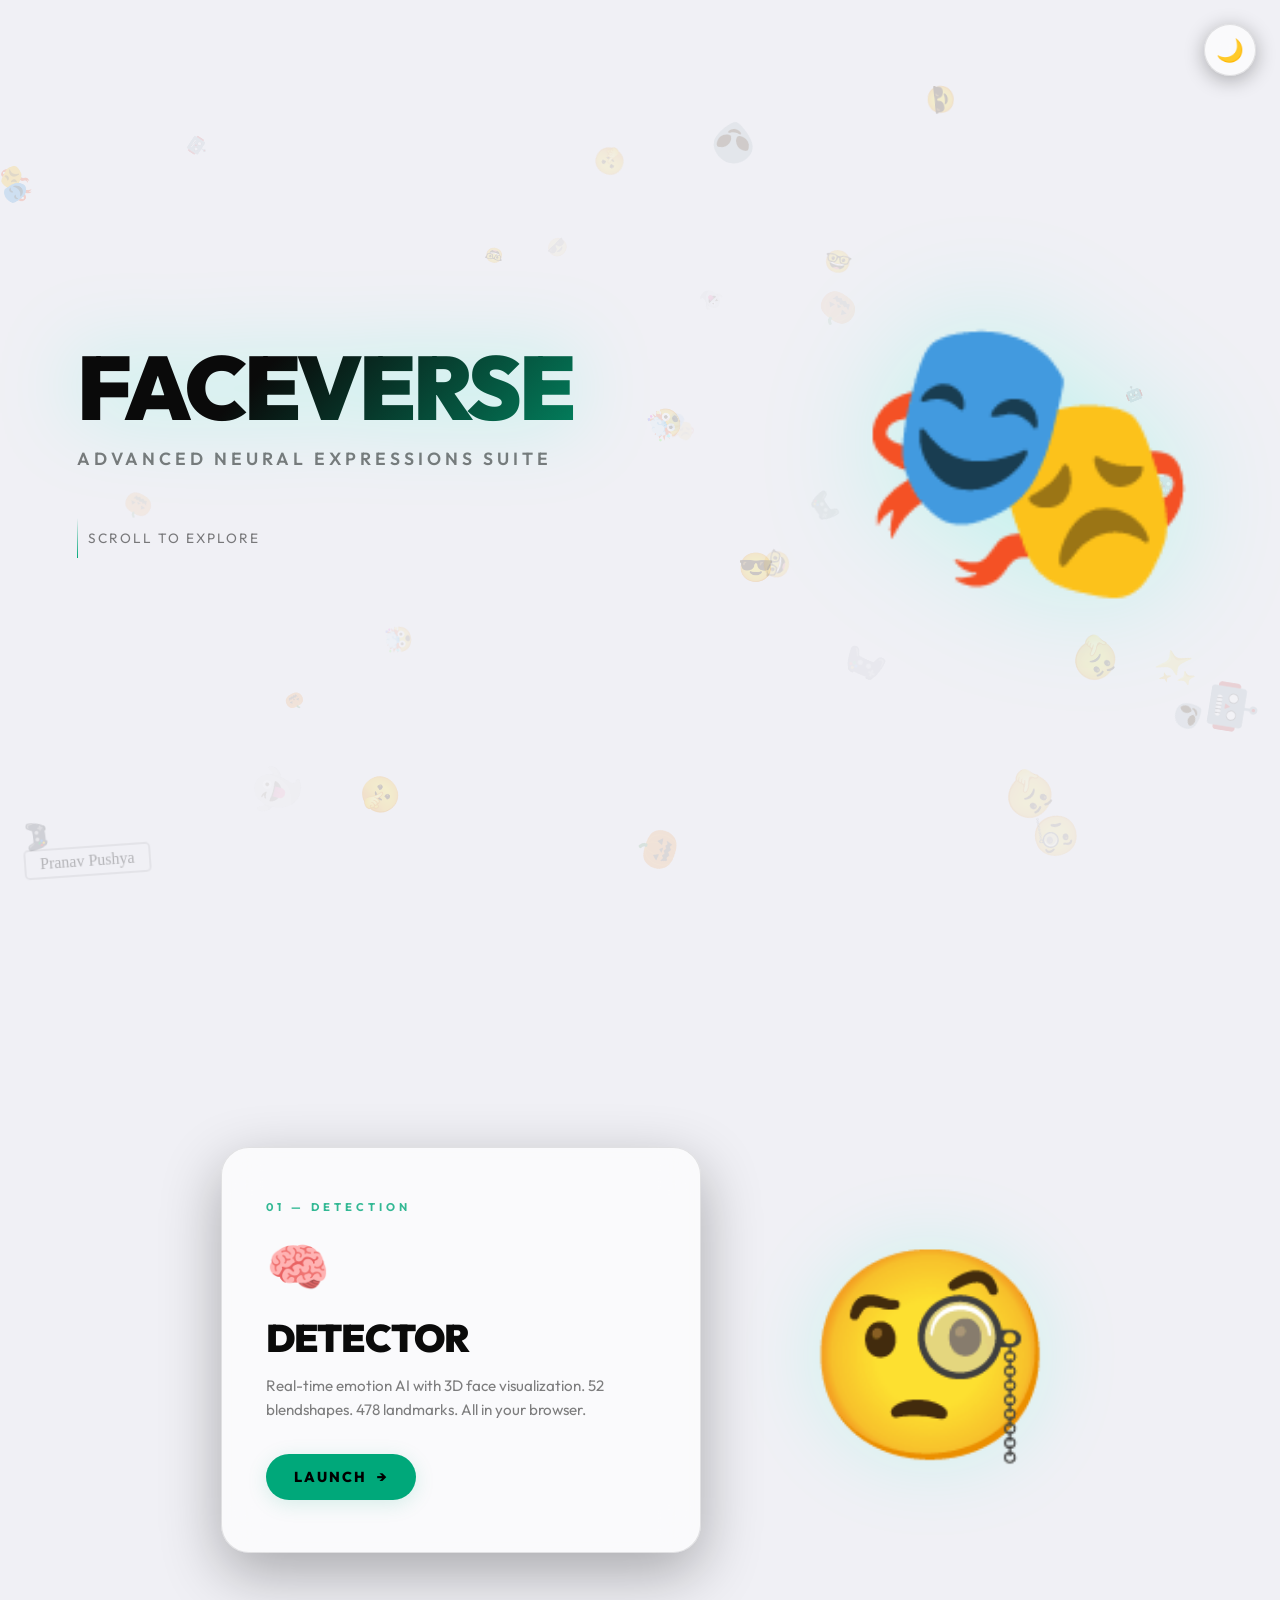
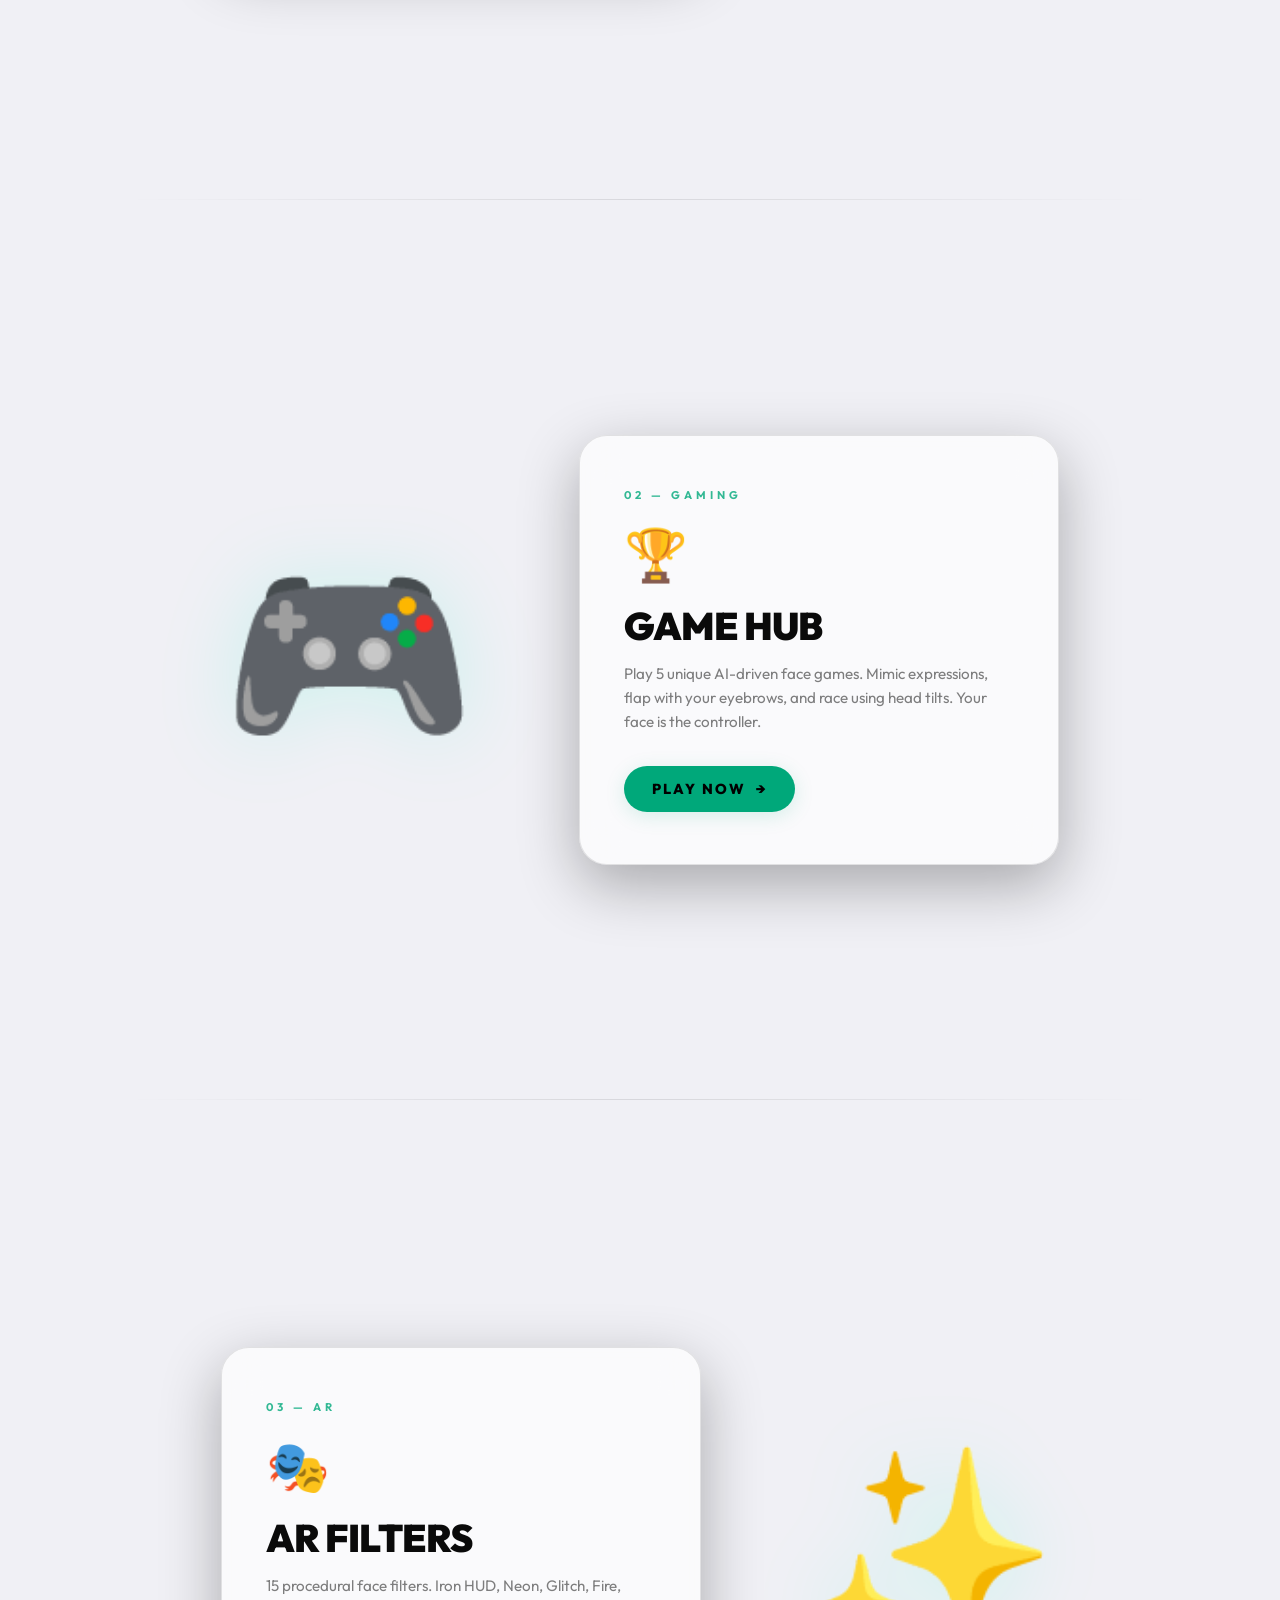
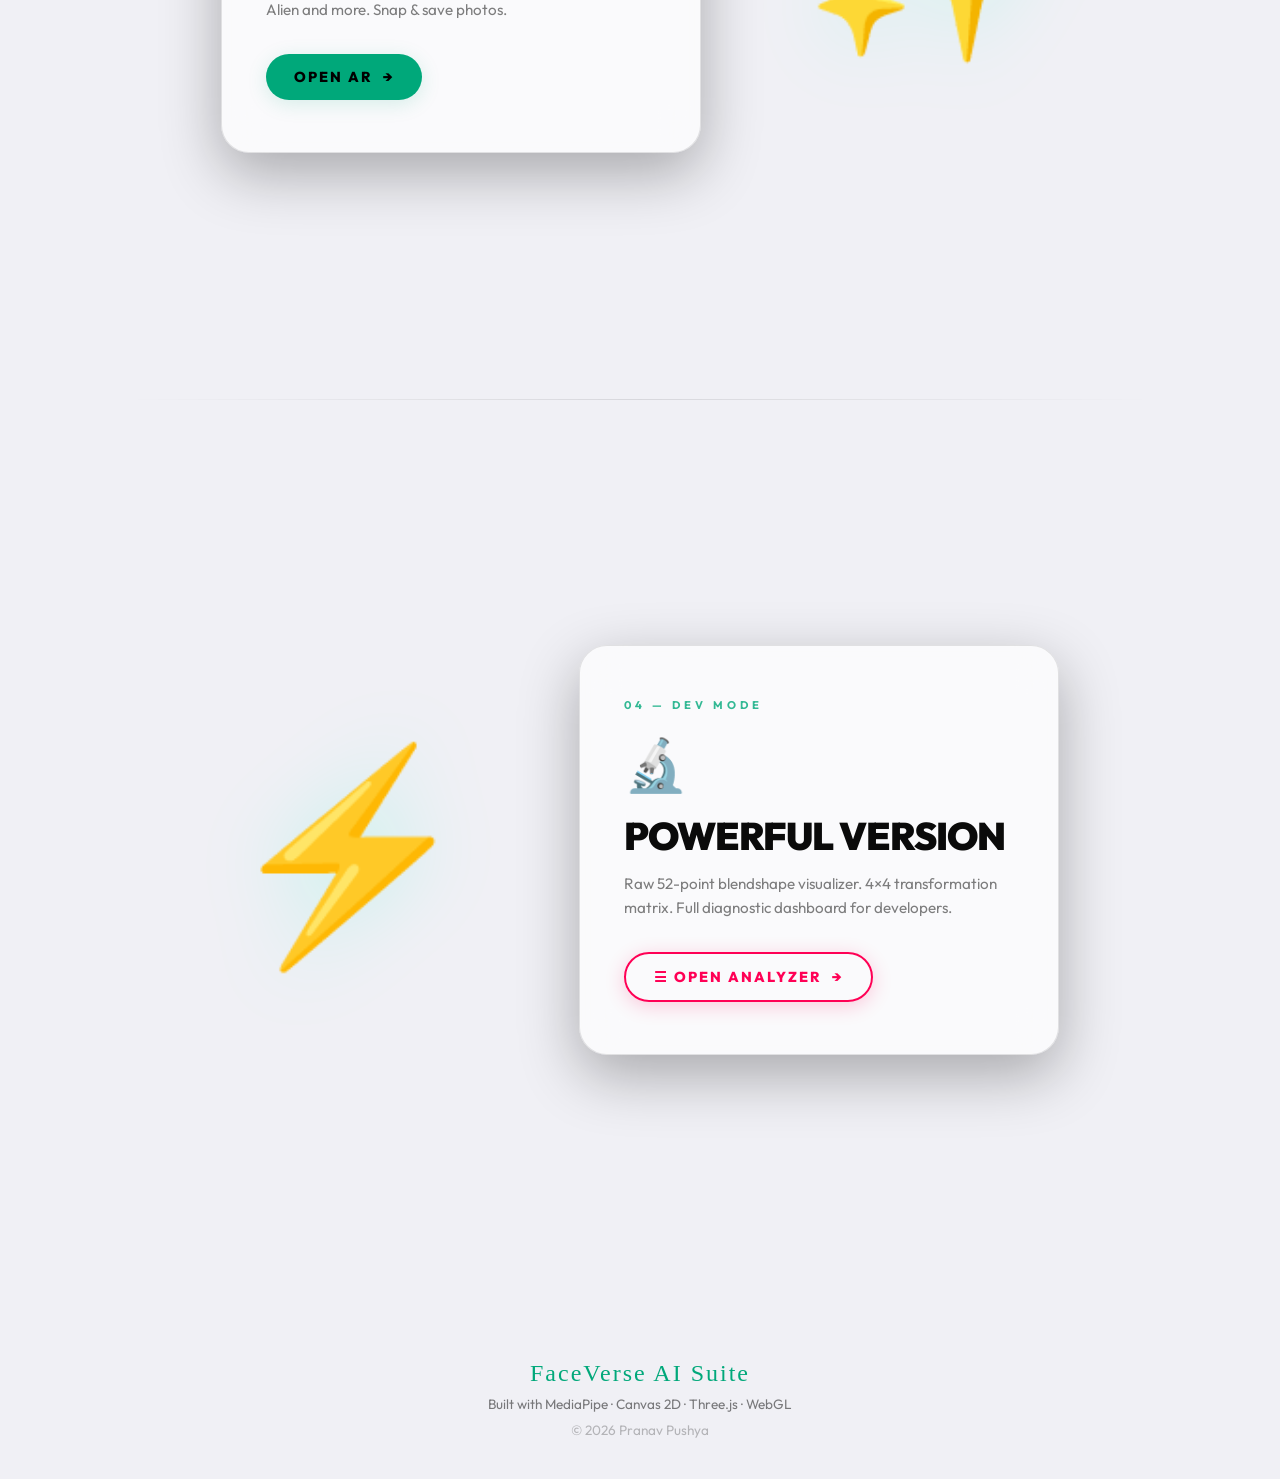
==== commit 53bbc0a2: "gmaes fixed" ====
--- a/index.html
+++ b/index.html
@@ -596,6 +596,22 @@
                 max-width: 100%;
             }
         }
+        /* ─── FOOTER ────────────────────────────────────────────── */
+        .footer {
+            text-align: center;
+            padding: 60px 20px 40px;
+            color: var(--sub);
+            font-size: 0.85rem;
+            position: relative;
+            z-index: 10;
+        }
+        .footer-brand {
+            font-family: 'Bangers', cursive;
+            font-size: 1.5rem;
+            color: var(--accent);
+            letter-spacing: 2px;
+            margin-bottom: 8px;
+        }
     </style>
 </head>
 
@@ -730,6 +746,13 @@
             </div>
         </div>
     </section>
+
+    <!-- Footer -->
+    <footer class="footer">
+        <p class="footer-brand">FaceVerse AI Suite</p>
+        <p>Built with MediaPipe · Canvas 2D · Three.js · WebGL</p>
+        <p style="margin-top:8px;opacity:0.5;">© 2026 Pranav Pushya</p>
+    </footer>
 
     <script src="main.js"></script>
     <script>
